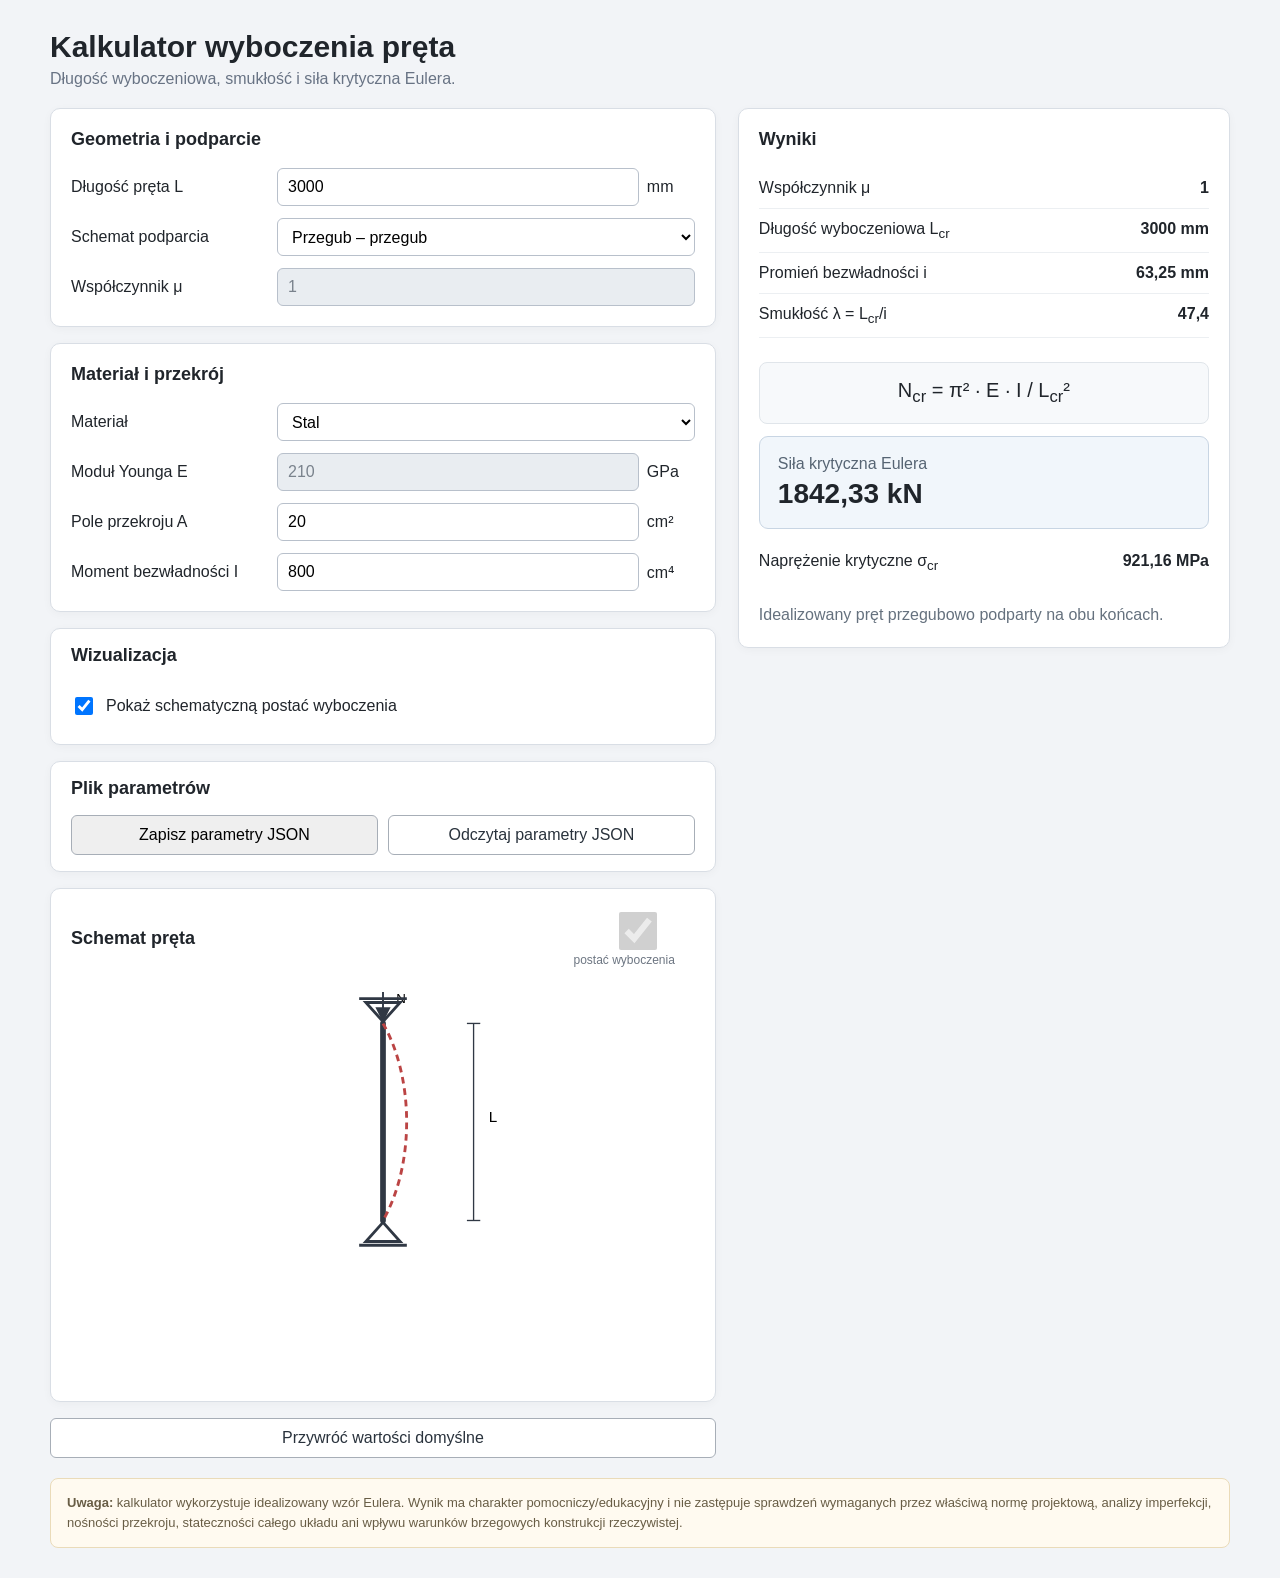
==== index.html @ 056f6ca4 "Update print statement from 'Hello' to 'Goodbye'" ====
<!doctype html>
<html lang="pl">
  <head>
    <meta charset="UTF-8" />
    <meta name="viewport" content="width=device-width, initial-scale=1.0" />
    <title>Kalkulator wyboczenia pręta</title>
    <script type="module" crossorigin>(function(){let e=document.createElement(`link`).relList;if(e&&e.supports&&e.supports(`modulepreload`))return;for(let e of document.querySelectorAll(`link[rel="modulepreload"]`))n(e);new MutationObserver(e=>{for(let t of e)if(t.type===`childList`)for(let e of t.addedNodes)e.tagName===`LINK`&&e.rel===`modulepreload`&&n(e)}).observe(document,{childList:!0,subtree:!0});function t(e){let t={};return e.integrity&&(t.integrity=e.integrity),e.referrerPolicy&&(t.referrerPolicy=e.referrerPolicy),t.credentials=e.crossOrigin===`use-credentials`?`include`:e.crossOrigin===`anonymous`?`omit`:`same-origin`,t}function n(e){if(e.ep)return;e.ep=!0;let n=t(e);fetch(e.href,n)}})();function e(e){let t=Object.create(null);for(let n of e.split(`,`))t[n]=1;return e=>e in t}var t={},n=[],r=()=>{},i=()=>!1,a=e=>e.charCodeAt(0)===111&&e.charCodeAt(1)===110&&(e.charCodeAt(2)>122||e.charCodeAt(2)<97),o=e=>e.startsWith(`onUpdate:`),s=Object.assign,c=(e,t)=>{let n=e.indexOf(t);n>-1&&e.splice(n,1)},l=Object.prototype.hasOwnProperty,u=(e,t)=>l.call(e,t),d=Array.isArray,f=e=>x(e)===`[object Map]`,p=e=>x(e)===`[object Set]`,m=e=>x(e)===`[object Date]`,h=e=>typeof e==`function`,g=e=>typeof e==`string`,_=e=>typeof e==`symbol`,v=e=>typeof e==`object`&&!!e,y=e=>(v(e)||h(e))&&h(e.then)&&h(e.catch),b=Object.prototype.toString,x=e=>b.call(e),S=e=>x(e).slice(8,-1),C=e=>x(e)===`[object Object]`,w=e=>g(e)&&e!==`NaN`&&e[0]!==`-`&&``+parseInt(e,10)===e,ee=e(`,key,ref,ref_for,ref_key,onVnodeBeforeMount,onVnodeMounted,onVnodeBeforeUpdate,onVnodeUpdated,onVnodeBeforeUnmount,onVnodeUnmounted`),te=e=>{let t=Object.create(null);return(n=>t[n]||(t[n]=e(n)))},ne=/-\w/g,T=te(e=>e.replace(ne,e=>e.slice(1).toUpperCase())),re=/\B([A-Z])/g,E=te(e=>e.replace(re,`-$1`).toLowerCase()),ie=te(e=>e.charAt(0).toUpperCase()+e.slice(1)),ae=te(e=>e?`on${ie(e)}`:``),D=(e,t)=>!Object.is(e,t),oe=(e,...t)=>{for(let n=0;n<e.length;n++)e[n](...t)},O=(e,t,n,r=!1)=>{Object.defineProperty(e,t,{configurable:!0,enumerable:!1,writable:r,value:n})},se=e=>{let t=parseFloat(e);return isNaN(t)?e:t},ce,le=()=>ce||=typeof globalThis<`u`?globalThis:typeof self<`u`?self:typeof window<`u`?window:typeof global<`u`?global:{};function ue(e){if(d(e)){let t={};for(let n=0;n<e.length;n++){let r=e[n],i=g(r)?me(r):ue(r);if(i)for(let e in i)t[e]=i[e]}return t}if(g(e)||v(e))return e}var de=/;(?![^(]*\))/g,fe=/:([^]+)/,pe=/\/\*[^]*?\*\//g;function me(e){let t={};return e.replace(pe,``).split(de).forEach(e=>{if(e){let n=e.split(fe);n.length>1&&(t[n[0].trim()]=n[1].trim())}}),t}function k(e){let t=``;if(g(e))t=e;else if(d(e))for(let n=0;n<e.length;n++){let r=k(e[n]);r&&(t+=r+` `)}else if(v(e))for(let n in e)e[n]&&(t+=n+` `);return t.trim()}var he=`itemscope,allowfullscreen,formnovalidate,ismap,nomodule,novalidate,readonly`,ge=e(he);he+``;function _e(e){return!!e||e===``}function ve(e,t){if(e.length!==t.length)return!1;let n=!0;for(let r=0;n&&r<e.length;r++)n=A(e[r],t[r]);return n}function ye(e,t){if(e.size!==t.size)return!1;let n=Array.from(t),r=new Uint8Array(n.length);for(let t of e){let e=-1;for(let i=0;i<n.length;i++)if(!r[i]&&A(t,n[i])){e=i;break}if(e<0)return!1;r[e]=1}return!0}function A(e,t){if(e===t)return!0;let n=m(e),r=m(t);if(n||r)return n&&r?e.getTime()===t.getTime():!1;if(n=_(e),r=_(t),n||r)return e===t;if(n=d(e),r=d(t),n||r)return n&&r?ve(e,t):!1;if(n=v(e),r=v(t),n||r){if(!n||!r)return!1;if(n=f(e),r=f(t),n||r||(n=p(e),r=p(t),n||r))return n&&r?ye(e,t):!1;if(Object.keys(e).length!==Object.keys(t).length)return!1;for(let n in e){let r=e.hasOwnProperty(n),i=t.hasOwnProperty(n);if(r&&!i||!r&&i||!A(e[n],t[n]))return!1}}return String(e)===String(t)}function be(e,t){return e.findIndex(e=>A(e,t))}var xe=e=>!!(e&&e.__v_isRef===!0),j=e=>g(e)?e:e==null?``:d(e)||v(e)&&(e.toString===b||!h(e.toString))?xe(e)?j(e.value):JSON.stringify(e,Se,2):String(e),Se=(e,t)=>xe(t)?Se(e,t.value):f(t)?{[`Map(${t.size})`]:[...t.entries()].reduce((e,[t,n],r)=>(e[Ce(t,r)+` =>`]=n,e),{})}:p(t)?{[`Set(${t.size})`]:[...t.values()].map(e=>Ce(e))}:_(t)?Ce(t):v(t)&&!d(t)&&!C(t)?String(t):t,Ce=(e,t=``)=>_(e)?`Symbol(${e.description??t})`:e,M,we=class{constructor(e=!1){this.detached=e,this._active=!0,this._on=0,this.effects=[],this.cleanups=[],this._isPaused=!1,this._warnOnRun=!0,this.__v_skip=!0,!e&&M&&(M.active?(this.parent=M,this.index=(M.scopes||(M.scopes=[])).push(this)-1):(this._active=!1,this._warnOnRun=!1))}get active(){return this._active}pause(){if(this._active){this._isPaused=!0;let e,t;if(this.scopes){let n=this.scopes.slice();for(e=0,t=n.length;e<t;e++)n[e].pause()}for(e=0,t=this.effects.length;e<t;e++)this.effects[e].pause()}}resume(){if(this._active&&this._isPaused){this._isPaused=!1;let e,t;if(this.scopes){let n=this.scopes.slice();for(e=0,t=n.length;e<t;e++)n[e].resume()}let n=this.effects.slice();for(e=0,t=n.length;e<t;e++)n[e].resume()}}run(e){if(this._active){let t=M;try{return M=this,e()}finally{M=t}}}on(){++this._on===1&&(this.prevScope=M,M=this)}off(){if(this._on>0&&--this._on===0){if(M===this)M=this.prevScope;else{let e=M;for(;e;){if(e.prevScope===this){e.prevScope=this.prevScope;break}e=e.prevScope}}this.prevScope=void 0}}stop(e){if(this._active){this._active=!1;let t,n;for(t=0,n=this.effects.length;t<n;t++)this.effects[t].stop();for(this.effects.length=0,t=0,n=this.cleanups.length;t<n;t++)this.cleanups[t]();if(this.cleanups.length=0,this.scopes){let e=this.scopes.slice();for(t=0,n=e.length;t<n;t++)e[t].stop(!0);this.scopes.length=0}if(!this.detached&&this.parent&&!e){let e=this.parent.scopes.pop();e&&e!==this&&(this.parent.scopes[this.index]=e,e.index=this.index)}this.parent=void 0}}};function Te(){return M}var N,Ee=new WeakSet,De=class{constructor(e){this.fn=e,this.deps=void 0,this.depsTail=void 0,this.flags=5,this.next=void 0,this.cleanup=void 0,this.scheduler=void 0,M&&(M.active?M.effects.push(this):this.flags&=-2)}pause(){this.flags|=64}resume(){this.flags&64&&(this.flags&=-65,Ee.has(this)&&(Ee.delete(this),this.trigger()))}notify(){this.flags&2&&!(this.flags&32)||this.flags&8||je(this)}run(){if(!(this.flags&1))return this.fn();this.flags|=2,Ue(this),Pe(this);let e=N,t=P;N=this,P=!0;try{return this.fn()}finally{Fe(this),N=e,P=t,this.flags&=-3}}stop(){if(this.flags&1){for(let e=this.deps;e;e=e.nextDep)Re(e);this.deps=this.depsTail=void 0,Ue(this),this.onStop&&this.onStop(),this.flags&=-2}}trigger(){this.flags&64?Ee.add(this):this.scheduler?this.scheduler():this.runIfDirty()}runIfDirty(){Ie(this)&&this.run()}get dirty(){return Ie(this)}},Oe=0,ke,Ae;function je(e,t=!1){if(e.flags|=8,t){e.next=Ae,Ae=e;return}e.next=ke,ke=e}function Me(){Oe++}function Ne(){if(--Oe>0)return;if(Ae){let e=Ae;for(Ae=void 0;e;){let t=e.next;e.next=void 0,e.flags&=-9,e=t}}let e;for(;ke;){let t=ke;for(ke=void 0;t;){let n=t.next;if(t.next=void 0,t.flags&=-9,t.flags&1)try{t.trigger()}catch(t){e||=t}t=n}}if(e)throw e}function Pe(e){for(let t=e.deps;t;t=t.nextDep)t.version=-1,t.prevActiveLink=t.dep.activeLink,t.dep.activeLink=t}function Fe(e){let t,n=e.depsTail,r=n;for(;r;){let e=r.prevDep;r.version===-1?(r===n&&(n=e),Re(r),ze(r)):t=r,r.dep.activeLink=r.prevActiveLink,r.prevActiveLink=void 0,r=e}e.deps=t,e.depsTail=n}function Ie(e){for(let t=e.deps;t;t=t.nextDep)if(t.dep.version!==t.version||t.dep.computed&&(Le(t.dep.computed)||t.dep.version!==t.version))return!0;return!!e._dirty}function Le(e){if(e.flags&4&&!(e.flags&16)||(e.flags&=-17,e.globalVersion===We)||(e.globalVersion=We,!e.isSSR&&e.flags&128&&(!e.deps&&!e._dirty||!Ie(e))))return;e.flags|=2;let t=e.dep,n=N,r=P;N=e,P=!0;try{Pe(e);let n=e.fn(e._value);(t.version===0||D(n,e._value))&&(e.flags|=128,e._value=n,t.version++)}catch(e){throw t.version++,e}finally{N=n,P=r,Fe(e),e.flags&=-3}}function Re(e,t=!1){let{dep:n,prevSub:r,nextSub:i}=e;if(r&&(r.nextSub=i,e.prevSub=void 0),i&&(i.prevSub=r,e.nextSub=void 0),n.subs===e&&(n.subs=r,!r&&n.computed)){n.computed.flags&=-5;for(let e=n.computed.deps;e;e=e.nextDep)Re(e,!0)}!t&&!--n.sc&&n.map&&n.map.delete(n.key)}function ze(e){let{prevDep:t,nextDep:n}=e;t&&(t.nextDep=n,e.prevDep=void 0),n&&(n.prevDep=t,e.nextDep=void 0)}var P=!0,Be=[];function Ve(){Be.push(P),P=!1}function He(){let e=Be.pop();P=e===void 0||e}function Ue(e){let{cleanup:t}=e;if(e.cleanup=void 0,t){let e=N;N=void 0;try{t()}finally{N=e}}}var We=0,Ge=class{constructor(e,t){this.sub=e,this.dep=t,this.version=t.version,this.nextDep=this.prevDep=this.nextSub=this.prevSub=this.prevActiveLink=void 0}},Ke=class{constructor(e){this.computed=e,this.version=0,this.activeLink=void 0,this.subs=void 0,this.map=void 0,this.key=void 0,this.sc=0,this.__v_skip=!0}track(e){if(!N||!P||N===this.computed)return;let t=this.activeLink;if(t===void 0||t.sub!==N)t=this.activeLink=new Ge(N,this),N.deps?(t.prevDep=N.depsTail,N.depsTail.nextDep=t,N.depsTail=t):N.deps=N.depsTail=t,qe(t);else if(t.version===-1&&(t.version=this.version,t.nextDep)){let e=t.nextDep;e.prevDep=t.prevDep,t.prevDep&&(t.prevDep.nextDep=e),t.prevDep=N.depsTail,t.nextDep=void 0,N.depsTail.nextDep=t,N.depsTail=t,N.deps===t&&(N.deps=e)}return t}trigger(e){this.version++,We++,this.notify(e)}notify(e){Me();try{for(let e=this.subs;e;e=e.prevSub)e.sub.notify()&&e.sub.dep.notify()}finally{Ne()}}};function qe(e){if(e.dep.sc++,e.sub.flags&4){let t=e.dep.computed;if(t&&!e.dep.subs){t.flags|=20;for(let e=t.deps;e;e=e.nextDep)qe(e)}let n=e.dep.subs;n!==e&&(e.prevSub=n,n&&(n.nextSub=e)),e.dep.subs=e}}var Je=new WeakMap,Ye=Symbol(``),Xe=Symbol(``),Ze=Symbol(``);function F(e,t,n){if(P&&N){let t=Je.get(e);t||Je.set(e,t=new Map);let r=t.get(n);r||(t.set(n,r=new Ke),r.map=t,r.key=n),r.track()}}function Qe(e,t,n,r,i,a){let o=Je.get(e);if(!o){We++;return}let s=e=>{e&&e.trigger()};if(Me(),t===`clear`)o.forEach(s);else{let i=d(e),a=i&&w(n);if(i&&n===`length`){let e=Number(r);o.forEach((t,n)=>{(n===`length`||n===Ze||!_(n)&&n>=e)&&s(t)})}else switch((n!==void 0||o.has(void 0))&&s(o.get(n)),a&&s(o.get(Ze)),t){case`add`:i?a&&s(o.get(`length`)):(s(o.get(Ye)),f(e)&&s(o.get(Xe)));break;case`delete`:i||(s(o.get(Ye)),f(e)&&s(o.get(Xe)));break;case`set`:f(e)&&s(o.get(Ye))}}Ne()}function $e(e){let t=L(e);return t===e?t:(F(t,`iterate`,Ze),I(e)?t:t.map(R))}function et(e){return F(e=L(e),`iterate`,Ze),e}function tt(e,t){return Lt(e)?Bt(It(e)?R(t):t):R(t)}var nt={__proto__:null,[Symbol.iterator](){return rt(this,Symbol.iterator,e=>tt(this,e))},concat(...e){return $e(this).concat(...e.map(e=>d(e)?$e(e):e))},entries(){return rt(this,`entries`,e=>(e[1]=tt(this,e[1]),e))},every(e,t){return at(this,`every`,e,t,void 0,arguments)},filter(e,t){return at(this,`filter`,e,t,e=>e.map(e=>tt(this,e)),arguments)},find(e,t){return at(this,`find`,e,t,e=>tt(this,e),arguments)},findIndex(e,t){return at(this,`findIndex`,e,t,void 0,arguments)},findLast(e,t){return at(this,`findLast`,e,t,e=>tt(this,e),arguments)},findLastIndex(e,t){return at(this,`findLastIndex`,e,t,void 0,arguments)},forEach(e,t){return at(this,`forEach`,e,t,void 0,arguments)},includes(...e){return st(this,`includes`,e)},indexOf(...e){return st(this,`indexOf`,e)},join(e){return $e(this).join(e)},lastIndexOf(...e){return st(this,`lastIndexOf`,e)},map(e,t){return at(this,`map`,e,t,void 0,arguments)},pop(){return ct(this,`pop`)},push(...e){return ct(this,`push`,e)},reduce(e,...t){return ot(this,`reduce`,e,t)},reduceRight(e,...t){return ot(this,`reduceRight`,e,t)},shift(){return ct(this,`shift`)},some(e,t){return at(this,`some`,e,t,void 0,arguments)},splice(...e){return ct(this,`splice`,e)},toReversed(){return $e(this).toReversed()},toSorted(e){return $e(this).toSorted(e)},toSpliced(...e){return $e(this).toSpliced(...e)},unshift(...e){return ct(this,`unshift`,e)},values(){return rt(this,`values`,e=>tt(this,e))}};function rt(e,t,n){let r=et(e),i=r[t]();return r!==e&&!I(e)&&(i._next=i.next,i.next=()=>{let e=i._next();return e.done||(e.value=n(e.value)),e}),i}var it=Array.prototype;function at(e,t,n,r,i,a){let o=et(e),s=o!==e&&!I(e),c=o[t];if(c!==it[t]){let t=c.apply(e,a);return s?R(t):t}let l=n;o!==e&&(s?l=function(t,r){return n.call(this,tt(e,t),r,e)}:n.length>2&&(l=function(t,r){return n.call(this,t,r,e)}));let u=c.call(o,l,r);return s&&i?i(u):u}function ot(e,t,n,r){let i=et(e),a=i!==e&&!I(e),o=n,s=!1;i!==e&&(a?(s=r.length===0,o=function(t,r,i){return s&&(s=!1,t=tt(e,t)),n.call(this,t,tt(e,r),i,e)}):n.length>3&&(o=function(t,r,i){return n.call(this,t,r,i,e)}));let c=i[t](o,...r);return s?tt(e,c):c}function st(e,t,n){let r=L(e);F(r,`iterate`,Ze);let i=r[t](...n);return(i===-1||i===!1)&&Rt(n[0])?(n[0]=L(n[0]),r[t](...n)):i}function ct(e,t,n=[]){Ve(),Me();let r=L(e)[t].apply(e,n);return Ne(),He(),r}var lt=e(`__proto__,__v_isRef,__isVue`),ut=new Set(Object.getOwnPropertyNames(Symbol).filter(e=>e!==`arguments`&&e!==`caller`).map(e=>Symbol[e]).filter(_));function dt(e){_(e)||(e=String(e));let t=L(this);return F(t,`has`,e),t.hasOwnProperty(e)}var ft=class{constructor(e=!1,t=!1){this._isReadonly=e,this._isShallow=t}get(e,t,n){if(t===`__v_skip`)return e.__v_skip;let r=this._isReadonly,i=this._isShallow;if(t===`__v_isReactive`)return!r;if(t===`__v_isReadonly`)return r;if(t===`__v_isShallow`)return i;if(t===`__v_raw`)return n===(r?i?At:kt:i?Ot:Dt).get(e)||Object.getPrototypeOf(e)===Object.getPrototypeOf(n)?e:void 0;let a=d(e);if(!r){let e;if(a&&(e=nt[t]))return e;if(t===`hasOwnProperty`)return dt}let o=Reflect.get(e,t,z(e)?e:n);if((_(t)?ut.has(t):lt(t))||(r||F(e,`get`,t),i))return o;if(z(o)){let e=a&&w(t)?o:o.value;return r&&v(e)?Pt(e):e}return v(o)?r?Pt(o):Mt(o):o}},pt=class extends ft{constructor(e=!1){super(!1,e)}set(e,t,n,r){let i=e[t],a=d(e)&&w(t);if(!this._isShallow){let e=Lt(i);if(!I(n)&&!Lt(n)&&(i=L(i),n=L(n)),!a&&z(i)&&!z(n))return e||(i.value=n),!0}let o=a?Number(t)<e.length:u(e,t),s=Reflect.set(e,t,n,z(e)?e:r);return e===L(r)&&s&&(o?D(n,i)&&Qe(e,`set`,t,n,i):Qe(e,`add`,t,n)),s}deleteProperty(e,t){let n=u(e,t),r=e[t],i=Reflect.deleteProperty(e,t);return i&&n&&Qe(e,`delete`,t,void 0,r),i}has(e,t){let n=Reflect.has(e,t);return(!_(t)||!ut.has(t))&&F(e,`has`,t),n}ownKeys(e){return F(e,`iterate`,d(e)?`length`:Ye),Reflect.ownKeys(e)}},mt=class extends ft{constructor(e=!1){super(!0,e)}set(e,t){return!0}deleteProperty(e,t){return!0}},ht=new pt,gt=new mt,_t=new pt(!0),vt=e=>e,yt=e=>Reflect.getPrototypeOf(e);function bt(e,t,n){return function(...r){let i=this.__v_raw,a=L(i),o=f(a),c=e===`entries`||e===Symbol.iterator&&o,l=e===`keys`&&o,u=i[e](...r),d=n?vt:t?Bt:R;return!t&&F(a,`iterate`,l?Xe:Ye),s(Object.create(u),{next(){let{value:e,done:t}=u.next();return t?{value:e,done:t}:{value:c?[d(e[0]),d(e[1])]:d(e),done:t}}})}}function xt(e){return function(...t){return e===`delete`?!1:e===`clear`?void 0:this}}function St(e,t){let n={get(n){let r=this.__v_raw,i=L(r),a=L(n);e||(D(n,a)&&F(i,`get`,n),F(i,`get`,a));let{has:o}=yt(i),s=t?vt:e?Bt:R;if(o.call(i,n))return s(r.get(n));if(o.call(i,a))return s(r.get(a));r!==i&&r.get(n)},get size(){let t=this.__v_raw;return!e&&F(L(t),`iterate`,Ye),t.size},has(t){let n=this.__v_raw,r=L(n),i=L(t);return e||(D(t,i)&&F(r,`has`,t),F(r,`has`,i)),t===i?n.has(t):n.has(t)||n.has(i)},forEach(n,r){let i=this,a=i.__v_raw,o=L(a),s=t?vt:e?Bt:R;return!e&&F(o,`iterate`,Ye),a.forEach((e,t)=>n.call(r,s(e),s(t),i))}};return s(n,e?{add:xt(`add`),set:xt(`set`),delete:xt(`delete`),clear:xt(`clear`)}:{add(e){let n=L(this),r=yt(n),i=L(e),a=!t&&!I(e)&&!Lt(e)?i:e;return r.has.call(n,a)||D(e,a)&&r.has.call(n,e)||D(i,a)&&r.has.call(n,i)||(n.add(a),Qe(n,`add`,a,a)),this},set(e,n){!t&&!I(n)&&!Lt(n)&&(n=L(n));let r=L(this),{has:i,get:a}=yt(r),o=i.call(r,e);o||=(e=L(e),i.call(r,e));let s=a.call(r,e);return r.set(e,n),o?D(n,s)&&Qe(r,`set`,e,n,s):Qe(r,`add`,e,n),this},delete(e){let t=L(this),{has:n,get:r}=yt(t),i=n.call(t,e);i||=(e=L(e),n.call(t,e));let a=r?r.call(t,e):void 0,o=t.delete(e);return i&&Qe(t,`delete`,e,void 0,a),o},clear(){let e=L(this),t=e.size!==0,n=e.clear();return t&&Qe(e,`clear`,void 0,void 0,void 0),n}}),[`keys`,`values`,`entries`,Symbol.iterator].forEach(r=>{n[r]=bt(r,e,t)}),n}function Ct(e,t){let n=St(e,t);return(t,r,i)=>r===`__v_isReactive`?!e:r===`__v_isReadonly`?e:r===`__v_raw`?t:Reflect.get(u(n,r)&&r in t?n:t,r,i)}var wt={get:Ct(!1,!1)},Tt={get:Ct(!1,!0)},Et={get:Ct(!0,!1)},Dt=new WeakMap,Ot=new WeakMap,kt=new WeakMap,At=new WeakMap;function jt(e){switch(e){case`Object`:case`Array`:return 1;case`Map`:case`Set`:case`WeakMap`:case`WeakSet`:return 2;default:return 0}}function Mt(e){return Lt(e)?e:Ft(e,!1,ht,wt,Dt)}function Nt(e){return Ft(e,!1,_t,Tt,Ot)}function Pt(e){return Ft(e,!0,gt,Et,kt)}function Ft(e,t,n,r,i){if(!v(e)||e.__v_raw&&!(t&&e.__v_isReactive)||e.__v_skip||!Object.isExtensible(e))return e;let a=i.get(e);if(a)return a;let o=jt(S(e));if(o===0)return e;let s=new Proxy(e,o===2?r:n);return i.set(e,s),s}function It(e){return Lt(e)?It(e.__v_raw):!!(e&&e.__v_isReactive)}function Lt(e){return!!(e&&e.__v_isReadonly)}function I(e){return!!(e&&e.__v_isShallow)}function Rt(e){return e?!!e.__v_raw:!1}function L(e){let t=e&&e.__v_raw;return t?L(t):e}function zt(e){return!u(e,`__v_skip`)&&Object.isExtensible(e)&&O(e,`__v_skip`,!0),e}var R=e=>v(e)?Mt(e):e,Bt=e=>v(e)?Pt(e):e;function z(e){return e?e.__v_isRef===!0:!1}function Vt(e){return Ht(e,!1)}function Ht(e,t){return z(e)?e:new Ut(e,t)}var Ut=class{constructor(e,t){this.dep=new Ke,this.__v_isRef=!0,this.__v_isShallow=!1,this._rawValue=t?e:L(e),this._value=t?e:R(e),this.__v_isShallow=t}get value(){return this.dep.track(),this._value}set value(e){let t=this._rawValue,n=this.__v_isShallow||I(e)||Lt(e);e=n?e:L(e),D(e,t)&&(this._rawValue=e,this._value=n?e:R(e),this.dep.trigger())}};function B(e){return z(e)?e.value:e}var Wt={get:(e,t,n)=>t===`__v_raw`?e:B(Reflect.get(e,t,n)),set:(e,t,n,r)=>{let i=e[t];return z(i)&&!z(n)?(i.value=n,!0):Reflect.set(e,t,n,r)}};function Gt(e){return It(e)?e:new Proxy(e,Wt)}var Kt=class{constructor(e){this.__v_isRef=!0,this._value=void 0;let t=this.dep=new Ke,{get:n,set:r}=e(t.track.bind(t),t.trigger.bind(t));this._get=n,this._set=r}get value(){return this._value=this._get()}set value(e){this._set(e)}};function qt(e){return new Kt(e)}var Jt=class{constructor(e,t,n){this.fn=e,this.setter=t,this._value=void 0,this.dep=new Ke(this),this.__v_isRef=!0,this.deps=void 0,this.depsTail=void 0,this.flags=16,this.globalVersion=We-1,this.next=void 0,this.effect=this,this.__v_isReadonly=!t,this.isSSR=n}notify(){if(this.flags|=16,!(this.flags&8)&&N!==this)return je(this,!0),!0}get value(){let e=this.dep.track();return Le(this),e&&(e.version=this.dep.version),this._value}set value(e){this.setter&&this.setter(e)}};function Yt(e,t,n=!1){let r,i;return h(e)?r=e:(r=e.get,i=e.set),new Jt(r,i,n)}var Xt={},Zt=new WeakMap,Qt=void 0;function $t(e,t=!1,n=Qt){if(n){let t=Zt.get(n);t||Zt.set(n,t=[]),t.push(e)}}function en(e,n,i=t){let{immediate:a,deep:o,once:s,scheduler:l,augmentJob:u,call:f}=i,p=e=>o?e:I(e)||o===!1||o===0?tn(e,1):tn(e),m,g,_,v,y=!1,b=!1;if(z(e)?(g=()=>e.value,y=I(e)):It(e)?(g=()=>p(e),y=!0):d(e)?(b=!0,y=e.some(e=>It(e)||I(e)),g=()=>e.map(e=>{if(z(e))return e.value;if(It(e))return p(e);if(h(e))return f?f(e,2):e()})):g=h(e)?n?f?()=>f(e,2):e:()=>{if(_){Ve();try{_()}finally{He()}}let t=Qt;Qt=m;try{return f?f(e,3,[v]):e(v)}finally{Qt=t}}:r,n&&o){let e=g,t=o===!0?1/0:o;g=()=>tn(e(),t)}let x=Te(),S=()=>{m.stop(),x&&x.active&&c(x.effects,m)};if(s&&n){let e=n;n=(...t)=>{let n=e(...t);return S(),n}}let C=b?Array(e.length).fill(Xt):Xt,w=e=>{if(m.flags&1&&(m.dirty||e)){if(n){let t=m.run();if(e||o||y||(b?t.some((e,t)=>D(e,C[t])):D(t,C))){_&&_();let e=Qt;Qt=m;try{let e=[t,C===Xt?void 0:b&&C[0]===Xt?[]:C,v];C=t,f?f(n,3,e):n(...e)}finally{Qt=e}}}else m.run()}};return u&&u(w),m=new De(g),m.scheduler=l?()=>l(w,!1):w,v=e=>$t(e,!1,m),_=m.onStop=()=>{let e=Zt.get(m);if(e){if(f)f(e,4);else for(let t of e)t();Zt.delete(m)}},n?a?w(!0):C=m.run():l?l(w.bind(null,!0),!0):m.run(),S.pause=m.pause.bind(m),S.resume=m.resume.bind(m),S.stop=S,S}function tn(e,t=1/0,n){if(t<=0||!v(e)||e.__v_skip||(n||=new Map,(n.get(e)||0)>=t))return e;if(n.set(e,t),t--,z(e))tn(e.value,t,n);else if(d(e))for(let r=0;r<e.length;r++)tn(e[r],t,n);else if(p(e)||f(e))e.forEach(e=>{tn(e,t,n)});else if(C(e)){for(let r in e)tn(e[r],t,n);for(let r of Object.getOwnPropertySymbols(e))Object.prototype.propertyIsEnumerable.call(e,r)&&tn(e[r],t,n)}return e}function nn(e,t,n,r){try{return r?e(...r):e()}catch(e){rn(e,t,n)}}function V(e,t,n,r){if(h(e)){let i=nn(e,t,n,r);return i&&y(i)&&i.catch(e=>{rn(e,t,n)}),i}if(d(e)){let i=[];for(let a=0;a<e.length;a++)i.push(V(e[a],t,n,r));return i}}function rn(e,n,r,i=!0){let a=n?n.vnode:null,{errorHandler:o,throwUnhandledErrorInProduction:s}=n&&n.appContext.config||t;if(n){let t=n.parent,i=n.proxy,a=`https://vuejs.org/error-reference/#runtime-${r}`;for(;t;){let n=t.ec;if(n){for(let t=0;t<n.length;t++)if(n[t](e,i,a)===!1)return}t=t.parent}if(o){Ve(),nn(o,null,10,[e,i,a]),He();return}}an(e,r,a,i,s)}function an(e,t,n,r=!0,i=!1){if(i)throw e;console.error(e)}var H=[],U=-1,on=[],sn=null,cn=0,ln=Promise.resolve(),un=null;function dn(e){let t=un||ln;return e?t.then(this?e.bind(this):e):t}function fn(e){let t=U+1,n=H.length;for(;t<n;){let r=t+n>>>1,i=H[r],a=vn(i);a<e||a===e&&i.flags&2?t=r+1:n=r}return t}function pn(e){if(!(e.flags&1)){let t=vn(e),n=H[H.length-1];!n||!(e.flags&2)&&t>=vn(n)?H.push(e):H.splice(fn(t),0,e),e.flags|=1,mn()}}function mn(){un||=ln.then(yn)}function hn(e){if(!d(e))sn&&e.id===-1?sn.splice(cn+1,0,e):e.flags&1||(on.push(e),e.flags|=1);else for(let t=0;t<e.length;t++)on.push(e[t]);mn()}function gn(e,t,n=U+1){for(;n<H.length;n++){let t=H[n];if(t&&t.flags&2){if(e&&t.id!==e.uid)continue;H.splice(n,1),n--,t.flags&4&&(t.flags&=-2),t(),t.flags&4||(t.flags&=-2)}}}function _n(e){if(on.length){let e=[...new Set(on)].sort((e,t)=>vn(e)-vn(t));if(on.length=0,sn){for(let t=0;t<e.length;t++)sn.push(e[t]);return}for(sn=e,cn=0;cn<sn.length;cn++){let e=sn[cn];e.flags&4&&(e.flags&=-2),e.flags&8||e(),e.flags&=-2}sn=null,cn=0}}var vn=e=>e.id==null?e.flags&2?-1:1/0:e.id;function yn(e){try{for(U=0;U<H.length;U++){let e=H[U];e&&!(e.flags&8)&&(e.flags&4&&(e.flags&=-2),nn(e,e.i,e.i?15:14),e.flags&4||(e.flags&=-2))}}finally{for(;U<H.length;U++){let e=H[U];e&&(e.flags&=-2)}U=-1,H.length=0,_n(e),un=null,(H.length||on.length)&&yn(e)}}var W=null,bn=null;function xn(e){let t=W;return W=e,bn=e&&e.type.__scopeId||null,t}function Sn(e,t=W,n){if(!t||e._n)return e;let r=(...n)=>{r._d&&ji(-1);let i=xn(t),a=Oi.length,o;try{o=e(...n)}finally{for(let e=Oi.length;e>a;e--)ki();xn(i),r._d&&ji(1)}return o};return r._n=!0,r._c=!0,r._d=!0,r}function Cn(e,n){if(W===null)return e;let r=ua(W),i=e.dirs||=[];for(let e=0;e<n.length;e++){let[a,o,s,c=t]=n[e];a&&(h(a)&&(a={mounted:a,updated:a}),a.deep&&tn(o),i.push({dir:a,instance:r,value:o,oldValue:void 0,arg:s,modifiers:c}))}return e}function wn(e,t,n,r){let i=e.dirs,a=t&&t.dirs;for(let o=0;o<i.length;o++){let s=i[o];a&&(s.oldValue=a[o].value);let c=s.dir[r];c&&(Ve(),V(c,n,8,[e.el,s,e,t]),He())}}function Tn(e,t){if($){let n=$.provides,r=$.parent&&$.parent.provides;r===n&&(n=$.provides=Object.create(r)),n[e]=t}}function En(e,t,n=!1){let r=Zi();if(r||Fr){let i=Fr?Fr._context.provides:r?r.parent==null||r.ce?r.vnode.appContext&&r.vnode.appContext.provides:r.parent.provides:void 0;if(i&&e in i)return i[e];if(arguments.length>1)return n&&h(t)?t.call(r&&r.proxy):t}}var Dn=Symbol.for(`v-scx`),On=()=>En(Dn);function kn(e,t){return jn(e,null,{flush:`sync`})}function An(e,t,n){return jn(e,t,n)}function jn(e,n,i=t){let{immediate:a,deep:o,flush:c,once:l}=i,u=s({},i),d=n&&a||!n&&c!==`post`,f;if(ra){if(c===`sync`){let e=On();f=e.__watcherHandles||=[]}else if(!d){let e=()=>{};return e.stop=r,e.resume=r,e.pause=r,e}}let p=$;u.call=(e,t,n)=>V(e,p,t,n);let m=!1;c===`post`?u.scheduler=e=>{K(e,p&&p.suspense)}:c!==`sync`&&(m=!0,u.scheduler=(e,t)=>{t?e():pn(e)}),u.augmentJob=e=>{n&&(e.flags|=4),m&&(e.flags|=2,p&&(e.id=p.uid,e.i=p))};let h=en(e,n,u);return ra&&(f?f.push(h):d&&h()),h}function Mn(e,t,n){let r=this.proxy,i=g(e)?e.includes(`.`)?Nn(r,e):()=>r[e]:e.bind(r,r),a;h(t)?a=t:(a=t.handler,n=t);let o=ea(this),s=jn(i,a.bind(r),n);return o(),s}function Nn(e,t){let n=t.split(`.`);return()=>{let t=e;for(let e=0;e<n.length&&t;e++)t=t[n[e]];return t}}var Pn=Symbol(`_vte`),Fn=e=>e.__isTeleport,In=Symbol(`_leaveCb`);function Ln(e){let t=e[0];if(e.length>1){for(let n of e)if(n.type!==Ei){t=n;break}}return t}function Rn(e){if(!qn(e))return Fn(e.type)&&e.children?Ln(e.children):e;if(e.component)return e.component.subTree;let{shapeFlag:t,children:n}=e;if(n){if(t&16)return n[0];if(t&32&&h(n.default))return n.default()}}function zn(e,t){if(e.shapeFlag&6&&e.component){e.transition=t;let n=e.component.subTree;zn(Fn(n.type)&&Rn(n)||n,t)}else e.shapeFlag&128?(e.ssContent.transition=t.clone(e.ssContent),e.ssFallback.transition=t.clone(e.ssFallback)):e.transition=t}function Bn(e,t){return h(e)?s({name:e.name},t,{setup:e}):e}function Vn(e){e.ids=[e.ids[0]+e.ids[2]+++`-`,0,0]}function Hn(e,t){let n;return!!((n=Object.getOwnPropertyDescriptor(e,t))&&!n.configurable)}var Un=new WeakMap;function Wn(e,n,r,a,o=!1){if(d(e)){e.forEach((e,t)=>Wn(e,n&&(d(n)?n[t]:n),r,a,o));return}if(Kn(a)&&!o){a.shapeFlag&512&&a.type.__asyncResolved&&a.component.subTree.component&&Wn(e,n,r,a.component.subTree);return}let s=a.shapeFlag&4?ua(a.component):a.el,l=o?null:s,{i:f,r:p}=e,m=n&&n.r,_=f.refs===t?f.refs={}:f.refs,v=f.setupState,y=L(v),b=v===t?i:e=>!Hn(_,e)&&u(y,e),x=(e,t)=>!(t&&Hn(_,t));if(m!=null&&m!==p){if(Gn(n),g(m))_[m]=null,b(m)&&(v[m]=null);else if(z(m)){let e=n;x(m,e.k)&&(m.value=null),e.k&&(_[e.k]=null)}}if(h(p))nn(p,f,12,[l,_]);else{let t=g(p),n=z(p);if(t||n){let i=()=>{if(e.f){let n=t?b(p)?v[p]:_[p]:x(p)||!e.k?p.value:_[e.k];if(o)d(n)&&c(n,s);else if(d(n))n.includes(s)||n.push(s);else if(t)_[p]=[s],b(p)&&(v[p]=_[p]);else{let t=[s];x(p,e.k)&&(p.value=t),e.k&&(_[e.k]=t)}}else t?(_[p]=l,b(p)&&(v[p]=l)):n&&(x(p,e.k)&&(p.value=l),e.k&&(_[e.k]=l))};if(l){let t=()=>{i(),Un.delete(e)};t.id=-1,Un.set(e,t),K(t,r)}else Gn(e),i()}}}function Gn(e){let t=Un.get(e);t&&(t.flags|=8,Un.delete(e))}le().requestIdleCallback,le().cancelIdleCallback;var Kn=e=>!!e.type.__asyncLoader,qn=e=>e.type.__isKeepAlive;function Jn(e,t){Xn(e,`a`,t)}function Yn(e,t){Xn(e,`da`,t)}function Xn(e,t,n=$){let r=e.__wdc||=()=>{let t=n;for(;t;){if(t.isDeactivated)return;t=t.parent}return e()};if(Qn(t,r,n),n){let e=n.parent;for(;e&&e.parent;)qn(e.parent.vnode)&&Zn(r,t,n,e),e=e.parent}}function Zn(e,t,n,r){let i=Qn(t,e,r,!0);ar(()=>{c(r[t],i)},n)}function Qn(e,t,n=$,r=!1){if(n){let i=n[e]||(n[e]=[]),a=t.__weh||=(...r)=>{Ve();let i=ea(n),a=V(t,n,e,r);return i(),He(),a};return r?i.unshift(a):i.push(a),a}}var $n=e=>(t,n=$)=>{(!ra||e===`sp`)&&Qn(e,(...e)=>t(...e),n)},er=$n(`bm`),tr=$n(`m`),nr=$n(`bu`),rr=$n(`u`),ir=$n(`bum`),ar=$n(`um`),or=$n(`sp`),sr=$n(`rtg`),cr=$n(`rtc`);function lr(e,t=$){Qn(`ec`,e,t)}var ur=Symbol.for(`v-ndc`);function dr(e,t,n,r){let i,a=n&&n[r],o=d(e);if(o||g(e)){let n=o&&It(e),r=!1,s=!1;n&&(r=!I(e),s=Lt(e),e=et(e)),i=Array(e.length);for(let n=0,o=e.length;n<o;n++)i[n]=t(r?s?Bt(R(e[n])):R(e[n]):e[n],n,void 0,a&&a[n])}else if(typeof e==`number`){i=Array(e);for(let n=0;n<e;n++)i[n]=t(n+1,n,void 0,a&&a[n])}else if(v(e)){if(e[Symbol.iterator])i=Array.from(e,(e,n)=>t(e,n,void 0,a&&a[n]));else{let n=Object.keys(e);i=Array(n.length);for(let r=0,o=n.length;r<o;r++){let o=n[r];i[r]=t(e[o],o,r,a&&a[r])}}}else i=[];return n&&(n[r]=i),i}var fr=e=>e?na(e)?ua(e):fr(e.parent):null,pr=s(Object.create(null),{$:e=>e,$el:e=>e.vnode.el,$data:e=>e.data,$props:e=>e.props,$attrs:e=>e.attrs,$slots:e=>e.slots,$refs:e=>e.refs,$parent:e=>fr(e.parent),$root:e=>fr(e.root),$host:e=>e.ce,$emit:e=>e.emit,$options:e=>Cr(e),$forceUpdate:e=>e.f||=()=>{pn(e.update)},$nextTick:e=>e.n||=dn.bind(e.proxy),$watch:e=>Mn.bind(e)}),mr=(e,n)=>e!==t&&!e.__isScriptSetup&&u(e,n),hr={get({_:e},n){if(n===`__v_skip`)return!0;let{ctx:r,setupState:i,data:a,props:o,accessCache:s,type:c,appContext:l}=e;if(n[0]!==`$`){let e=s[n];if(e!==void 0)switch(e){case 1:return i[n];case 2:return a[n];case 4:return r[n];case 3:return o[n]}else if(mr(i,n))return s[n]=1,i[n];else if(a!==t&&u(a,n))return s[n]=2,a[n];else if(u(o,n))return s[n]=3,o[n];else if(r!==t&&u(r,n))return s[n]=4,r[n];else vr&&(s[n]=0)}let d=pr[n],f,p;if(d)return n===`$attrs`&&F(e.attrs,`get`,``),d(e);if((f=c.__cssModules)&&(f=f[n]))return f;if(r!==t&&u(r,n))return s[n]=4,r[n];if(p=l.config.globalProperties,u(p,n))return p[n]},set({_:e},n,r){let{data:i,setupState:a,ctx:o}=e;return mr(a,n)?(a[n]=r,!0):i!==t&&u(i,n)?(i[n]=r,!0):u(e.props,n)||n[0]===`$`&&n.slice(1)in e?!1:(o[n]=r,!0)},has({_:{data:e,setupState:n,accessCache:r,ctx:i,appContext:a,props:o,type:s}},c){let l;return!!(r[c]||e!==t&&c[0]!==`$`&&u(e,c)||mr(n,c)||u(o,c)||u(i,c)||u(pr,c)||u(a.config.globalProperties,c)||(l=s.__cssModules)&&l[c])},defineProperty(e,t,n){return n.get==null?u(n,`value`)&&this.set(e,t,n.value,null):e._.accessCache[t]=0,Reflect.defineProperty(e,t,n)}};function gr(e){return d(e)?e.reduce((e,t)=>(e[t]=null,e),{}):e}function _r(e,t){return!e||!t?e||t:d(e)&&d(t)?e.concat(t):s({},gr(e),gr(t))}var vr=!0;function yr(e){let t=Cr(e),n=e.proxy,i=e.ctx;vr=!1,t.beforeCreate&&xr(t.beforeCreate,e,`bc`);let{data:a,computed:o,methods:s,watch:c,provide:l,inject:u,created:f,beforeMount:p,mounted:m,beforeUpdate:g,updated:_,activated:y,deactivated:b,beforeDestroy:x,beforeUnmount:S,destroyed:C,unmounted:w,render:ee,renderTracked:te,renderTriggered:ne,errorCaptured:T,serverPrefetch:re,expose:E,inheritAttrs:ie,components:ae,directives:D,filters:oe}=t;if(u&&br(u,i,null),s)for(let e in s){let t=s[e];h(t)&&(i[e]=t.bind(n))}if(a){let t=a.call(n,n);v(t)&&(e.data=Mt(t))}if(vr=!0,o)for(let e in o){let t=o[e],a=fa({get:h(t)?t.bind(n,n):h(t.get)?t.get.bind(n,n):r,set:!h(t)&&h(t.set)?t.set.bind(n):r});Object.defineProperty(i,e,{enumerable:!0,configurable:!0,get:()=>a.value,set:e=>a.value=e})}if(c)for(let e in c)Sr(c[e],i,n,e);if(l){let e=h(l)?l.call(n):l;Reflect.ownKeys(e).forEach(t=>{Tn(t,e[t])})}f&&xr(f,e,`c`);function O(e,t){d(t)?t.forEach(t=>e(t.bind(n))):t&&e(t.bind(n))}if(O(er,p),O(tr,m),O(nr,g),O(rr,_),O(Jn,y),O(Yn,b),O(lr,T),O(cr,te),O(sr,ne),O(ir,S),O(ar,w),O(or,re),d(E)){if(E.length){let t=e.exposed||={};E.forEach(e=>{Object.defineProperty(t,e,{get:()=>n[e],set:t=>n[e]=t,enumerable:!0})})}else e.exposed||={}}ee&&e.render===r&&(e.render=ee),ie!=null&&(e.inheritAttrs=ie),ae&&(e.components=ae),D&&(e.directives=D),re&&Vn(e)}function br(e,t,n=r){d(e)&&(e=Or(e));for(let n in e){let r=e[n],i;i=v(r)?`default`in r?En(r.from||n,r.default,!0):En(r.from||n):En(r),z(i)?Object.defineProperty(t,n,{enumerable:!0,configurable:!0,get:()=>i.value,set:e=>i.value=e}):t[n]=i}}function xr(e,t,n){V(d(e)?e.map(e=>e.bind(t.proxy)):e.bind(t.proxy),t,n)}function Sr(e,t,n,r){let i=r.includes(`.`)?Nn(n,r):()=>n[r];if(g(e)){let n=t[e];h(n)&&An(i,n)}else if(h(e))An(i,e.bind(n));else if(v(e)){if(d(e))e.forEach(e=>Sr(e,t,n,r));else{let r=h(e.handler)?e.handler.bind(n):t[e.handler];h(r)&&An(i,r,e)}}}function Cr(e){let t=e.type,{mixins:n,extends:r}=t,{mixins:i,optionsCache:a,config:{optionMergeStrategies:o}}=e.appContext,s=a.get(t),c;return s?c=s:!i.length&&!n&&!r?c=t:(c={},i.length&&i.forEach(e=>wr(c,e,o,!0)),wr(c,t,o)),v(t)&&a.set(t,c),c}function wr(e,t,n,r=!1){let{mixins:i,extends:a}=t;a&&wr(e,a,n,!0),i&&i.forEach(t=>wr(e,t,n,!0));for(let i in t)if(!(r&&i===`expose`)){let r=Tr[i]||n&&n[i];e[i]=r?r(e[i],t[i]):t[i]}return e}var Tr={data:Er,props:Ar,emits:Ar,methods:kr,computed:kr,beforeCreate:G,created:G,beforeMount:G,mounted:G,beforeUpdate:G,updated:G,beforeDestroy:G,beforeUnmount:G,destroyed:G,unmounted:G,activated:G,deactivated:G,errorCaptured:G,serverPrefetch:G,components:kr,directives:kr,watch:jr,provide:Er,inject:Dr};function Er(e,t){return t?e?function(){return s(h(e)?e.call(this,this):e,h(t)?t.call(this,this):t)}:t:e}function Dr(e,t){return kr(Or(e),Or(t))}function Or(e){if(d(e)){let t={};for(let n=0;n<e.length;n++)t[e[n]]=e[n];return t}return e}function G(e,t){return e?[...new Set([].concat(e,t))]:t}function kr(e,t){return e?s(Object.create(null),e,t):t}function Ar(e,t){return e?d(e)&&d(t)?[...new Set([...e,...t])]:s(Object.create(null),gr(e),gr(t??{})):t}function jr(e,t){if(!e)return t;if(!t)return e;let n=s(Object.create(null),e);for(let r in t)n[r]=G(e[r],t[r]);return n}function Mr(){return{app:null,config:{isNativeTag:i,performance:!1,globalProperties:{},optionMergeStrategies:{},errorHandler:void 0,warnHandler:void 0,compilerOptions:{}},mixins:[],components:{},directives:{},provides:Object.create(null),optionsCache:new WeakMap,propsCache:new WeakMap,emitsCache:new WeakMap}}var Nr=0;function Pr(e,t){return function(n,r=null){h(n)||(n=s({},n)),r!=null&&!v(r)&&(r=null);let i=Mr(),a=new WeakSet,o=[],c=!1,l=i.app={_uid:Nr++,_component:n,_props:r,_container:null,_context:i,_instance:null,version:pa,get config(){return i.config},set config(e){},use(e,...t){return a.has(e)||(e&&h(e.install)?(a.add(e),e.install(l,...t)):h(e)&&(a.add(e),e(l,...t))),l},mixin(e){return i.mixins.includes(e)||i.mixins.push(e),l},component(e,t){return t?(i.components[e]=t,l):i.components[e]},directive(e,t){return t?(i.directives[e]=t,l):i.directives[e]},mount(a,o,s){if(!c){let u=l._ceVNode||Q(n,r);return u.appContext=i,s===!0?s=`svg`:s===!1&&(s=void 0),o&&t?t(u,a):e(u,a,s),c=!0,l._container=a,a.__vue_app__=l,ua(u.component)}},onUnmount(e){o.push(e)},unmount(){c&&(V(o,l._instance,16),e(null,l._container),delete l._container.__vue_app__)},provide(e,t){return i.provides[e]=t,l},runWithContext(e){let t=Fr;Fr=l;try{return e()}finally{Fr=t}}};return l}}var Fr=null;function Ir(e,n,r=t){let i=Zi(),a=T(n),o=E(n),s=Lr(e,a),c=qt((s,c)=>{let l,u=t,d;return kn(()=>{let t=e[a];D(l,t)&&(l=t,c())}),{get(){return s(),r.get?r.get(l):l},set(e){let s=r.set?r.set(e):e;if(!D(s,l)&&!(u!==t&&D(e,u)))return;let f=i.vnode.props,p=!!(f&&(n in f||a in f||o in f)&&(`onUpdate:${n}`in f||`onUpdate:${a}`in f||`onUpdate:${o}`in f));p||(l=e,c()),i.emit(`update:${n}`,s),D(e,u)&&(D(e,s)&&!D(s,d)||p&&u!==t&&!D(s,l))&&c(),u=e,d=s}}});return c[Symbol.iterator]=()=>{let e=0;return{next(){return e<2?{value:e++?s||t:c,done:!1}:{done:!0}}}},c}var Lr=(e,t)=>t===`modelValue`||t===`model-value`?e.modelModifiers:e[`${t}Modifiers`]||e[`${T(t)}Modifiers`]||e[`${E(t)}Modifiers`];function Rr(e,n,...r){if(e.isUnmounted)return;let i=e.vnode.props||t,a=r,o=n.startsWith(`update:`),s=o&&Lr(i,n.slice(7));s&&(s.trim&&(a=r.map(e=>g(e)?e.trim():e)),s.number&&(a=a.map(se)));let c,l=i[c=ae(n)]||i[c=ae(T(n))];!l&&o&&(l=i[c=ae(E(n))]),l&&V(l,e,6,a);let u=i[c+`Once`];if(u){if(!e.emitted)e.emitted={};else if(e.emitted[c])return;e.emitted[c]=!0,V(u,e,6,a)}}var zr=new WeakMap;function Br(e,t,n=!1){let r=n?zr:t.emitsCache,i=r.get(e);if(i!==void 0)return i;let a=e.emits,o={},c=!1;if(!h(e)){let r=e=>{let n=Br(e,t,!0);n&&(c=!0,s(o,n))};!n&&t.mixins.length&&t.mixins.forEach(r),e.extends&&r(e.extends),e.mixins&&e.mixins.forEach(r)}return!a&&!c?(v(e)&&r.set(e,null),null):(d(a)?a.forEach(e=>o[e]=null):s(o,a),v(e)&&r.set(e,o),o)}function Vr(e,t){return!e||!a(t)?!1:(t=t.slice(2),t=t===`Once`?t:t.replace(/Once$/,``),u(e,t[0].toLowerCase()+t.slice(1))||u(e,E(t))||u(e,t))}function Hr(e){let{type:t,vnode:n,proxy:r,withProxy:i,propsOptions:[a],slots:s,attrs:c,emit:l,render:u,renderCache:d,props:f,data:p,setupState:m,ctx:h,inheritAttrs:g}=e,_=xn(e),v,y;try{if(n.shapeFlag&4){let e=i||r,t=e;v=Ui(u.call(t,e,d,f,m,p,h)),y=c}else{let e=t;v=Ui(e.length>1?e(f,{attrs:c,slots:s,emit:l}):e(f,null)),y=t.props?c:Ur(c)}}catch(t){Oi.length=0,rn(t,e,1),v=Q(Ei)}let b=v;if(y&&g!==!1){let e=Object.keys(y),{shapeFlag:t}=b;e.length&&t&7&&(a&&e.some(o)&&(y=Wr(y,a)),b=Bi(b,y,!1,!0))}return n.dirs&&(b=Bi(b,null,!1,!0),b.dirs=b.dirs?b.dirs.concat(n.dirs):n.dirs),n.transition&&zn(Fn(b.type)&&Rn(b)||b,n.transition),v=b,xn(_),v}var Ur=e=>{let t;for(let n in e)(n===`class`||n===`style`||a(n))&&((t||={})[n]=e[n]);return t},Wr=(e,t)=>{let n={};for(let r in e)(!o(r)||!(r.slice(9)in t))&&(n[r]=e[r]);return n};function Gr(e,t,n){let{props:r,children:i,component:a}=e,{props:o,children:s,patchFlag:c}=t,l=a.emitsOptions;if(t.dirs||t.transition)return!0;if(n&&c>=0){if(c&1024)return!0;if(c&16)return r?Kr(r,o,l):!!o;if(c&8){let e=t.dynamicProps;for(let t=0;t<e.length;t++){let n=e[t];if(qr(o,r,n)&&!Vr(l,n))return!0}}}else return(i||s)&&(!s||!s.$stable)?!0:r===o?!1:r?!o||Kr(r,o,l):!!o;return!1}function Kr(e,t,n){let r=Object.keys(t);if(r.length!==Object.keys(e).length)return!0;for(let i=0;i<r.length;i++){let a=r[i];if(qr(t,e,a)&&!Vr(n,a))return!0}return!1}function qr(e,t,n){let r=e[n],i=t[n];return n===`style`&&v(r)&&v(i)?!A(r,i):r!==i}function Jr({vnode:e,parent:t,suspense:n},r){for(;t;){let n=t.subTree;if(n.suspense&&n.suspense.activeBranch===e&&(n.suspense.vnode.el=n.el=r,e=n),n===e)(e=t.vnode).el=r,t=t.parent;else break}n&&n.activeBranch===e&&(n.vnode.el=r)}var Yr={},Xr=()=>Object.create(Yr),Zr=e=>Object.getPrototypeOf(e)===Yr;function Qr(e,t,n,r=!1){let i={},a=Xr();e.propsDefaults=Object.create(null),ei(e,t,i,a);for(let t in e.propsOptions[0])t in i||(i[t]=void 0);e.props=n?r?i:Nt(i):e.type.props?i:a,e.attrs=a}function $r(e,t,n,r){let{props:i,attrs:a,vnode:{patchFlag:o}}=e,s=L(i),[c]=e.propsOptions,l=!1;if((r||o>0)&&!(o&16)){if(o&8){let n=e.vnode.dynamicProps;for(let r=0;r<n.length;r++){let o=n[r];if(Vr(e.emitsOptions,o))continue;let d=t[o];if(c){if(u(a,o))d!==a[o]&&(a[o]=d,l=!0);else{let t=T(o);i[t]=ti(c,s,t,d,e,!1)}}else d!==a[o]&&(a[o]=d,l=!0)}}}else{ei(e,t,i,a)&&(l=!0);let r;for(let a in s)(!t||!u(t,a)&&((r=E(a))===a||!u(t,r)))&&(c?n&&(n[a]!==void 0||n[r]!==void 0)&&(i[a]=ti(c,s,a,void 0,e,!0)):delete i[a]);if(a!==s)for(let e in a)(!t||!u(t,e))&&(delete a[e],l=!0)}l&&Qe(e.attrs,`set`,``)}function ei(e,n,r,i){let[a,o]=e.propsOptions,s=!1,c;if(n)for(let t in n){if(ee(t))continue;let l=n[t],d;a&&u(a,d=T(t))?!o||!o.includes(d)?r[d]=l:(c||={})[d]=l:Vr(e.emitsOptions,t)||(!(t in i)||l!==i[t])&&(i[t]=l,s=!0)}if(o){let n=L(r),i=c||t;for(let t=0;t<o.length;t++){let s=o[t];r[s]=ti(a,n,s,i[s],e,!u(i,s))}}return s}function ti(e,t,n,r,i,a){let o=e[n];if(o!=null){let e=u(o,`default`);if(e&&r===void 0){let e=o.default;if(o.type!==Function&&!o.skipFactory&&h(e)){let{propsDefaults:a}=i;if(n in a)r=a[n];else{let o=ea(i);r=a[n]=e.call(null,t),o()}}else r=e;i.ce&&i.ce._setProp(n,r)}o[0]&&(a&&!e?r=!1:o[1]&&(r===``||r===E(n))&&(r=!0))}return r}var ni=new WeakMap;function ri(e,r,i=!1){let a=i?ni:r.propsCache,o=a.get(e);if(o)return o;let c=e.props,l={},f=[],p=!1;if(!h(e)){let t=e=>{p=!0;let[t,n]=ri(e,r,!0);s(l,t),n&&f.push(...n)};!i&&r.mixins.length&&r.mixins.forEach(t),e.extends&&t(e.extends),e.mixins&&e.mixins.forEach(t)}if(!c&&!p)return v(e)&&a.set(e,n),n;if(d(c))for(let e=0;e<c.length;e++){let n=T(c[e]);ii(n)&&(l[n]=t)}else if(c)for(let e in c){let t=T(e);if(ii(t)){let n=c[e],r=l[t]=d(n)||h(n)?{type:n}:s({},n),i=r.type,a=!1,o=!0;if(d(i))for(let e=0;e<i.length;++e){let t=i[e],n=h(t)&&t.name;if(n===`Boolean`){a=!0;break}n===`String`&&(o=!1)}else a=h(i)&&i.name===`Boolean`;r[0]=a,r[1]=o,(a||u(r,`default`))&&f.push(t)}}let m=[l,f];return v(e)&&a.set(e,m),m}function ii(e){return e[0]!==`$`&&!ee(e)}var ai=e=>e===`_`||e===`_ctx`||e===`$stable`,oi=e=>d(e)?e.map(Ui):[Ui(e)],si=(e,t,n)=>{if(t._n)return t;let r=Sn((...e)=>oi(t(...e)),n);return r._c=!1,r},ci=(e,t,n)=>{let r=e._ctx;for(let n in e){if(ai(n))continue;let i=e[n];if(h(i))t[n]=si(n,i,r);else if(i!=null){let e=oi(i);t[n]=()=>e}}},li=(e,t)=>{let n=oi(t);e.slots.default=()=>n},ui=(e,t,n)=>{for(let r in t)(n||!ai(r))&&(e[r]=t[r])},di=(e,t,n)=>{let r=e.slots=Xr();if(e.vnode.shapeFlag&32){let e=t._;e?(ui(r,t,n),n&&O(r,`_`,e,!0)):ci(t,r)}else t&&li(e,t)},fi=(e,n,r)=>{let{vnode:i,slots:a}=e,o=!0,s=t;if(i.shapeFlag&32){let e=n._;e?r&&e===1?o=!1:ui(a,n,r):(o=!n.$stable,ci(n,a)),s=n}else n&&(li(e,n),s={default:1});if(o)for(let e in a)!ai(e)&&s[e]==null&&delete a[e]},K=wi;function pi(e){return mi(e)}function mi(e,i){let a=le();a.__VUE__=!0;let{insert:o,remove:s,patchProp:c,createElement:l,createText:u,createComment:d,setText:f,setElementText:p,parentNode:m,nextSibling:h,setScopeId:g=r,insertStaticContent:_}=e,v=(e,t,n,r=null,i=null,a=null,o=void 0,s=null,c=!!t.dynamicChildren)=>{if(e===t)return;e&&!Fi(e,t)&&(r=ye(e),k(e,i,a,!0),e=null),t.patchFlag===-2&&(c=!1,t.dynamicChildren=null);let{type:l,ref:u,shapeFlag:d}=t;switch(l){case Ti:y(e,t,n,r);break;case Ei:b(e,t,n,r);break;case Di:e??x(t,n,r,o);break;case q:ae(e,t,n,r,i,a,o,s,c);break;default:d&1?w(e,t,n,r,i,a,o,s,c):d&6?D(e,t,n,r,i,a,o,s,c):(d&64||d&128)&&l.process(e,t,n,r,i,a,o,s,c,xe)}u!=null&&i?Wn(u,e&&e.ref,a,t||e,!t):u==null&&e&&e.ref!=null&&Wn(e.ref,null,a,e,!0)},y=(e,t,n,r)=>{if(e==null)o(t.el=u(t.children),n,r);else{let n=t.el=e.el;t.children!==e.children&&f(n,t.children)}},b=(e,t,n,r)=>{e==null?o(t.el=d(t.children||``),n,r):t.el=e.el},x=(e,t,n,r)=>{[e.el,e.anchor]=_(e.children,t,n,r,e.el,e.anchor)},S=({el:e,anchor:t},n,r)=>{let i;for(;e&&e!==t;)i=h(e),o(e,n,r),e=i;o(t,n,r)},C=({el:e,anchor:t})=>{let n;for(;e&&e!==t;)n=h(e),s(e),e=n;s(t)},w=(e,t,n,r,i,a,o,s,c)=>{if(t.type===`svg`?o=`svg`:t.type===`math`&&(o=`mathml`),e==null)te(t,n,r,i,a,o,s,c);else{let n=e.el&&e.el._isVueCE?e.el:null;try{n&&n._beginPatch(),re(e,t,i,a,o,s,c)}finally{n&&n._endPatch()}}},te=(e,t,n,r,i,a,s,u)=>{let d,f,{props:m,shapeFlag:h,transition:g,dirs:_}=e;if(d=e.el=l(e.type,a,m&&m.is,m),h&8?p(d,e.children):h&16&&T(e.children,d,null,r,i,hi(e,a),s,u),_&&wn(e,null,r,`created`),ne(d,e,e.scopeId,s,r),m){for(let e in m)e!==`value`&&!ee(e)&&c(d,e,null,m[e],a,r);`value`in m&&c(d,`value`,null,m.value,a),(f=m.onVnodeBeforeMount)&&qi(f,r,e)}_&&wn(e,null,r,`beforeMount`);let v=_i(i,g);v&&g.beforeEnter(d),o(d,t,n),((f=m&&m.onVnodeMounted)||v||_)&&K(()=>{try{f&&qi(f,r,e),v&&g.enter(d),_&&wn(e,null,r,`mounted`)}finally{}},i)},ne=(e,t,n,r,i)=>{if(n&&g(e,n),r)for(let t=0;t<r.length;t++)g(e,r[t]);if(i){let n=i.subTree;if(t===n||Ci(n.type)&&(n.ssContent===t||n.ssFallback===t)){let t=i.vnode;ne(e,t,t.scopeId,t.slotScopeIds,i.parent)}}},T=(e,t,n,r,i,a,o,s,c=0)=>{for(let l=c;l<e.length;l++){let c=e[l]=s?Wi(e[l]):Ui(e[l]);v(null,c,t,n,r,i,a,o,s)}},re=(e,n,r,i,a,o,s)=>{let l=n.el=e.el,{patchFlag:u,dynamicChildren:d,dirs:f}=n;u|=e.patchFlag&16;let m=e.props||t,h=n.props||t,g;if(r&&gi(r,!1),(g=h.onVnodeBeforeUpdate)&&qi(g,r,n,e),f&&wn(n,e,r,`beforeUpdate`),r&&gi(r,!0),d&&(!e.dynamicChildren||e.dynamicChildren.length!==d.length)&&(u=0,s=!1,d=null),(m.innerHTML&&h.innerHTML==null||m.textContent&&h.textContent==null)&&p(l,``),d?E(e.dynamicChildren,d,l,r,i,hi(n,a),o):s||de(e,n,l,null,r,i,hi(n,a),o,!1),u>0){if(u&16)ie(l,m,h,r,a);else if(u&2&&m.class!==h.class&&c(l,`class`,null,h.class,a),u&4&&c(l,`style`,m.style,h.style,a),u&8){let e=n.dynamicProps;for(let t=0;t<e.length;t++){let n=e[t],i=m[n],o=h[n];(o!==i||n===`value`)&&c(l,n,i,o,a,r)}}u&1&&e.children!==n.children&&p(l,n.children)}else!s&&d==null&&ie(l,m,h,r,a);((g=h.onVnodeUpdated)||f)&&K(()=>{g&&qi(g,r,n,e),f&&wn(n,e,r,`updated`)},i)},E=(e,t,n,r,i,a,o)=>{for(let s=0;s<t.length;s++){let c=e[s],l=t[s],u=c.el&&(c.type===q||!Fi(c,l)||c.shapeFlag&198)?m(c.el):n;v(c,l,u,null,r,i,a,o,!0)}},ie=(e,n,r,i,a)=>{if(n!==r){if(n!==t)for(let t in n)!ee(t)&&!(t in r)&&c(e,t,n[t],null,a,i);for(let t in r){if(ee(t))continue;let o=r[t],s=n[t];o!==s&&t!==`value`&&c(e,t,s,o,a,i)}`value`in r&&c(e,`value`,n.value,r.value,a)}},ae=(e,t,n,r,i,a,s,c,l)=>{let d=t.el=e?e.el:u(``),f=t.anchor=e?e.anchor:u(``),{patchFlag:p,dynamicChildren:m,slotScopeIds:h}=t;h&&(c=c?c.concat(h):h),e==null?(o(d,n,r),o(f,n,r),T(t.children||[],n,f,i,a,s,c,l)):p>0&&p&64&&m&&e.dynamicChildren&&e.dynamicChildren.length===m.length?(E(e.dynamicChildren,m,n,i,a,s,c),(t.key!=null||i&&t===i.subTree)&&vi(e,t,!0)):de(e,t,n,f,i,a,s,c,l)},D=(e,t,n,r,i,a,o,s,c)=>{t.slotScopeIds=s,e==null?t.shapeFlag&512?i.ctx.activate(t,n,r,o,c):O(t,n,r,i,a,o,c):se(e,t,c)},O=(e,t,n,r,i,a,o)=>{let s=e.component=Xi(e,r,i);if(qn(e)&&(s.ctx.renderer=xe),ia(s,!1,o),s.asyncDep){if(i&&i.registerDep(s,ce,o),!e.el){let r=s.subTree=Q(Ei);b(null,r,t,n),e.placeholder=r.el}}else ce(s,e,t,n,i,a,o)},se=(e,t,n)=>{let r=t.component=e.component;if(Gr(e,t,n)){if(r.asyncDep&&!r.asyncResolved){ue(r,t,n);return}r.next=t,r.update()}else t.el=e.el,r.vnode=t},ce=(e,t,n,r,i,a,o)=>{let s=()=>{if(e.isMounted){let{next:t,bu:n,u:r,parent:s,vnode:c}=e;{let n=bi(e);if(n){t&&(t.el=c.el,ue(e,t,o)),n.asyncDep.then(()=>{K(()=>{e.isUnmounted||l()},i)});return}}let u=t,d;gi(e,!1),t?(t.el=c.el,ue(e,t,o)):t=c,n&&oe(n),(d=t.props&&t.props.onVnodeBeforeUpdate)&&qi(d,s,t,c),gi(e,!0);let f=Hr(e),p=e.subTree;e.subTree=f,v(p,f,m(p.el),ye(p),e,i,a),t.el=f.el,u===null&&Jr(e,f.el),r&&K(r,i),(d=t.props&&t.props.onVnodeUpdated)&&K(()=>qi(d,s,t,c),i)}else{let o,{el:s,props:c}=t,{bm:l,m:u,parent:d,root:f,type:p}=e,m=Kn(t);if(gi(e,!1),l&&oe(l),!m&&(o=c&&c.onVnodeBeforeMount)&&qi(o,d,t),gi(e,!0),s&&Se){let t=()=>{e.subTree=Hr(e),Se(s,e.subTree,e,i,null)};m&&p.__asyncHydrate?p.__asyncHydrate(s,e,t):t()}else{f.ce&&f.ce._hasShadowRoot()&&f.ce._injectChildStyle(p,e.parent?e.parent.type:void 0);let o=e.subTree=Hr(e);v(null,o,n,r,e,i,a),t.el=o.el}if(u&&K(u,i),!m&&(o=c&&c.onVnodeMounted)){let e=t;K(()=>qi(o,d,e),i)}(t.shapeFlag&256||d&&Kn(d.vnode)&&d.vnode.shapeFlag&256)&&e.a&&K(e.a,i),e.isMounted=!0,t=n=r=null}};e.scope.on();let c=e.effect=new De(s);e.scope.off();let l=e.update=c.run.bind(c),u=e.job=c.runIfDirty.bind(c);u.i=e,u.id=e.uid,c.scheduler=()=>pn(u),gi(e,!0),l()},ue=(e,t,n)=>{t.component=e;let r=e.vnode.props;e.vnode=t,e.next=null,$r(e,t.props,r,n),fi(e,t.children,n),Ve(),gn(e),He()},de=(e,t,n,r,i,a,o,s,c=!1)=>{let l=e&&e.children,u=e?e.shapeFlag:0,d=t.children,{patchFlag:f,shapeFlag:m}=t;if(f>0){if(f&128){pe(l,d,n,r,i,a,o,s,c);return}if(f&256){fe(l,d,n,r,i,a,o,s,c);return}}m&8?(u&16&&ve(l,i,a),d!==l&&p(n,d)):u&16?m&16?pe(l,d,n,r,i,a,o,s,c):ve(l,i,a,!0):(u&8&&p(n,``),m&16&&T(d,n,r,i,a,o,s,c))},fe=(e,t,r,i,a,o,s,c,l)=>{e||=n,t||=n;let u=e.length,d=t.length,f=Math.min(u,d),p=0;for(;p<f;p++){let n=t[p]=l?Wi(t[p]):Ui(t[p]);v(e[p],n,r,null,a,o,s,c,l)}u>d?ve(e,a,o,!0,!1,f):T(t,r,i,a,o,s,c,l,f)},pe=(e,t,r,i,a,o,s,c,l)=>{let u=0,d=t.length,f=e.length-1,p=d-1;for(;u<=f&&u<=p;){let n=e[u],i=t[u]=l?Wi(t[u]):Ui(t[u]);if(Fi(n,i))v(n,i,r,null,a,o,s,c,l);else break;u++}for(;u<=f&&u<=p;){let n=e[f],i=t[p]=l?Wi(t[p]):Ui(t[p]);if(Fi(n,i))v(n,i,r,null,a,o,s,c,l);else break;f--,p--}if(u>f){if(u<=p){let e=p+1,n=e<d?t[e].el:i;for(;u<=p;)v(null,t[u]=l?Wi(t[u]):Ui(t[u]),r,n,a,o,s,c,l),u++}}else if(u>p)for(;u<=f;)k(e[u],a,o,!0),u++;else{let m=u,h=u,g=new Map;for(u=h;u<=p;u++){let e=t[u]=l?Wi(t[u]):Ui(t[u]);e.key!=null&&g.set(e.key,u)}let _,y=0,b=p-h+1,x=!1,S=0,C=Array(b);for(u=0;u<b;u++)C[u]=0;for(u=m;u<=f;u++){let n=e[u];if(y>=b){k(n,a,o,!0);continue}let i;if(n.key!=null)i=g.get(n.key);else for(_=h;_<=p;_++)if(C[_-h]===0&&Fi(n,t[_])){i=_;break}i===void 0?k(n,a,o,!0):(C[i-h]=u+1,i>=S?S=i:x=!0,v(n,t[i],r,null,a,o,s,c,l),y++)}let w=x?yi(C):n;for(_=w.length-1,u=b-1;u>=0;u--){let e=h+u,n=t[e],f=t[e+1],p=e+1<d?f.el||Si(f):i;C[u]===0?v(null,n,r,p,a,o,s,c,l):x&&(_<0||u!==w[_]?me(n,r,p,2):_--)}}},me=(e,t,n,r,i=null)=>{let{el:a,type:c,transition:l,children:u,shapeFlag:d}=e;if(d&6){me(e.component.subTree,t,n,r);return}if(d&128){e.suspense.move(t,n,r);return}if(d&64){c.move(e,t,n,xe);return}if(c===q){o(a,t,n);for(let e=0;e<u.length;e++)me(u[e],t,n,r);o(e.anchor,t,n);return}if(c===Di){S(e,t,n);return}if(r!==2&&d&1&&l){if(r===0)l.persisted&&!a[In]?o(a,t,n):(l.beforeEnter(a),o(a,t,n),K(()=>l.enter(a),i));else{let{leave:r,delayLeave:i,afterLeave:c}=l,u=()=>{e.ctx.isUnmounted?s(a):o(a,t,n)},d=()=>{let e=a._isLeaving||!!a[In];a._isLeaving&&a[In](!0),l.persisted&&!e?u():r(a,()=>{u(),c&&c()})};i?i(a,u,d):d()}}else o(a,t,n)},k=(e,t,n,r=!1,i=!1)=>{let{type:a,props:o,ref:s,children:c,dynamicChildren:l,shapeFlag:u,patchFlag:d,dirs:f,cacheIndex:p,memo:m}=e;if(d===-2&&(i=!1),s!=null&&(Ve(),Wn(s,null,n,e,!0),He()),p!=null&&(t.renderCache[p]=void 0),u&256){t.ctx.deactivate(e);return}let h=u&1&&f,g=!Kn(e),_;if(g&&(_=o&&o.onVnodeBeforeUnmount)&&qi(_,t,e),u&6)_e(e.component,n,r);else{if(u&128){e.suspense.unmount(n,r);return}h&&wn(e,null,t,`beforeUnmount`),u&64?e.type.remove(e,t,n,xe,r):l&&!l.hasOnce&&(a!==q||d>0&&d&64)?ve(l,t,n,!1,!0):(a===q&&d&384||!i&&u&16)&&ve(c,t,n),r&&he(e)}let v=m!=null&&p==null;(g&&(_=o&&o.onVnodeUnmounted)||h||v)&&K(()=>{_&&qi(_,t,e),h&&wn(e,null,t,`unmounted`),v&&(e.el=null)},n)},he=e=>{let{type:t,el:n,anchor:r,transition:i}=e;if(t===q){ge(n,r);return}if(t===Di){C(e);return}let a=()=>{s(n),i&&!i.persisted&&i.afterLeave&&i.afterLeave()};if(e.shapeFlag&1&&i&&!i.persisted){let{leave:t,delayLeave:r}=i,o=()=>t(n,a);r?r(e.el,a,o):o()}else a()},ge=(e,t)=>{let n;for(;e!==t;)n=h(e),s(e),e=n;s(t)},_e=(e,t,n)=>{let{bum:r,scope:i,job:a,subTree:o,um:s,m:c,a:l}=e;xi(c),xi(l),r&&oe(r),i.stop(),a&&(a.flags|=8,k(o,e,t,n)),s&&K(s,t),K(()=>{e.isUnmounted=!0},t)},ve=(e,t,n,r=!1,i=!1,a=0)=>{for(let o=a;o<e.length;o++)k(e[o],t,n,r,i)},ye=e=>{if(e.shapeFlag&6)return ye(e.component.subTree);if(e.shapeFlag&128)return e.suspense.next();let t=h(e.anchor||e.el),n=t&&t[Pn];return n?h(n):t},A=!1,be=(e,t,n)=>{let r;e==null?t._vnode&&(k(t._vnode,null,null,!0),r=t._vnode.component):v(t._vnode||null,e,t,null,null,null,n),t._vnode=e,A||=(A=!0,gn(r),_n(),!1)},xe={p:v,um:k,m:me,r:he,mt:O,mc:T,pc:de,pbc:E,n:ye,o:e},j,Se;return i&&([j,Se]=i(xe)),{render:be,hydrate:j,createApp:Pr(be,j)}}function hi({type:e,props:t},n){return n===`svg`&&e===`foreignObject`||n===`mathml`&&e===`annotation-xml`&&t&&t.encoding&&t.encoding.includes(`html`)?void 0:n}function gi({effect:e,job:t},n){n?(e.flags|=32,t.flags|=4):(e.flags&=-33,t.flags&=-5)}function _i(e,t){return(!e||e&&!e.pendingBranch)&&t&&!t.persisted}function vi(e,t,n=!1){let r=e.children,i=t.children;if(d(r)&&d(i))for(let e=0;e<r.length;e++){let t=r[e],a=i[e];a.shapeFlag&1&&!a.dynamicChildren&&((a.patchFlag<=0||a.patchFlag===32)&&(a=i[e]=Wi(i[e]),a.el=t.el),!n&&a.patchFlag!==-2&&vi(t,a)),a.type===Ti&&(a.patchFlag===-1&&(a=i[e]=Wi(a)),a.el=t.el),a.type===Ei&&!a.el&&(a.el=t.el)}}function yi(e){let t=e.slice(),n=[0],r,i,a,o,s,c=e.length;for(r=0;r<c;r++){let c=e[r];if(c!==0){if(i=n[n.length-1],e[i]<c){t[r]=i,n.push(r);continue}for(a=0,o=n.length-1;a<o;)s=a+o>>1,e[n[s]]<c?a=s+1:o=s;c<e[n[a]]&&(a>0&&(t[r]=n[a-1]),n[a]=r)}}for(a=n.length,o=n[a-1];a-->0;)n[a]=o,o=t[o];return n}function bi(e){let t=e.subTree.component;if(t)return t.asyncDep&&!t.asyncResolved?t:bi(t)}function xi(e){if(e)for(let t=0;t<e.length;t++)e[t].flags|=8}function Si(e){if(e.placeholder)return e.placeholder;let t=e.component;return t?Si(t.subTree):null}var Ci=e=>e.__isSuspense;function wi(e,t){t&&t.pendingBranch?d(e)?t.effects.push(...e):t.effects.push(e):hn(e)}var q=Symbol.for(`v-fgt`),Ti=Symbol.for(`v-txt`),Ei=Symbol.for(`v-cmt`),Di=Symbol.for(`v-stc`),Oi=[],J=null;function Y(e=!1){Oi.push(J=e?null:[])}function ki(){Oi.pop(),J=Oi[Oi.length-1]||null}var Ai=1;function ji(e,t=!1){Ai+=e,e<0&&J&&t&&(J.hasOnce=!0)}function Mi(e){return e.dynamicChildren=Ai>0?J||n:null,ki(),Ai>0&&J&&J.push(e),e}function X(e,t,n,r,i,a){return Mi(Z(e,t,n,r,i,a,!0))}function Ni(e,t,n,r,i){return Mi(Q(e,t,n,r,i,!0))}function Pi(e){return e?e.__v_isVNode===!0:!1}function Fi(e,t){return e.type===t.type&&e.key===t.key}var Ii=({key:e})=>e??null,Li=({ref:e,ref_key:t,ref_for:n})=>(typeof e==`number`&&(e=``+e),e==null?null:g(e)||z(e)||h(e)?{i:W,r:e,k:t,f:!!n}:e);function Z(e,t=null,n=null,r=0,i=null,a=e===q?0:1,o=!1,s=!1){let c={__v_isVNode:!0,__v_skip:!0,type:e,props:t,key:t&&Ii(t),ref:t&&Li(t),scopeId:bn,slotScopeIds:null,children:n,component:null,suspense:null,ssContent:null,ssFallback:null,dirs:null,transition:null,el:null,anchor:null,target:null,targetStart:null,targetAnchor:null,staticCount:0,shapeFlag:a,patchFlag:r,dynamicProps:i,dynamicChildren:null,appContext:null,ctx:W};return s?(Gi(c,n),a&128&&e.normalize(c)):n&&(c.shapeFlag|=g(n)?8:16),Ai>0&&!o&&J&&(c.patchFlag>0||a&6)&&c.patchFlag!==32&&J.push(c),c}var Q=Ri;function Ri(e,t=null,n=null,r=0,i=null,a=!1){if((!e||e===ur)&&(e=Ei),Pi(e)){let r=Bi(e,t,!0);return n&&Gi(r,n),Ai>0&&!a&&J&&(r.shapeFlag&6?J[J.indexOf(e)]=r:J.push(r)),r.patchFlag=-2,r}if(da(e)&&(e=e.__vccOpts),t){t=zi(t);let{class:e,style:n}=t;e&&!g(e)&&(t.class=k(e)),v(n)&&(Rt(n)&&!d(n)&&(n=s({},n)),t.style=ue(n))}let o=g(e)?1:Ci(e)?128:Fn(e)?64:v(e)?4:h(e)?2:0;return Z(e,t,n,r,i,o,a,!0)}function zi(e){return e?Rt(e)||Zr(e)?s({},e):e:null}function Bi(e,t,n=!1,r=!1){let{props:i,ref:a,patchFlag:o,children:s,transition:c}=e,l=t?Ki(i||{},t):i,u={__v_isVNode:!0,__v_skip:!0,type:e.type,props:l,key:l&&Ii(l),ref:t&&t.ref?n&&a?d(a)?a.concat(Li(t)):[a,Li(t)]:Li(t):a,scopeId:e.scopeId,slotScopeIds:e.slotScopeIds,children:s,target:e.target,targetStart:e.targetStart,targetAnchor:e.targetAnchor,staticCount:e.staticCount,shapeFlag:e.shapeFlag,patchFlag:t&&e.type!==q?o===-1?16:o|16:o,dynamicProps:e.dynamicProps,dynamicChildren:e.dynamicChildren,appContext:e.appContext,dirs:e.dirs,transition:c,component:e.component,suspense:e.suspense,ssContent:e.ssContent&&Bi(e.ssContent),ssFallback:e.ssFallback&&Bi(e.ssFallback),placeholder:e.placeholder,el:e.el,anchor:e.anchor,ctx:e.ctx,ce:e.ce};return c&&r&&zn(u,c.clone(u)),u}function Vi(e=` `,t=0){return Q(Ti,null,e,t)}function Hi(e=``,t=!1){return t?(Y(),Ni(Ei,null,e)):Q(Ei,null,e)}function Ui(e){return e==null||typeof e==`boolean`?Q(Ei):d(e)?Q(q,null,e.slice()):Pi(e)?Wi(e):Q(Ti,null,String(e))}function Wi(e){return e.el===null&&e.patchFlag!==-1||e.memo?e:Bi(e)}function Gi(e,t){let n=0,{shapeFlag:r}=e;if(t==null)t=null;else if(d(t))n=16;else if(typeof t==`object`){if(r&65){let n=t.default;n&&(n._c&&(n._d=!1),Gi(e,n()),n._c&&(n._d=!0));return}{n=32;let r=t._;!r&&!Zr(t)?t._ctx=W:r===3&&W&&(W.slots._===1?t._=1:(t._=2,e.patchFlag|=1024))}}else if(h(t)){if(r&65){Gi(e,{default:t});return}t={default:t,_ctx:W},n=32}else t=String(t),r&64?(n=16,t=[Vi(t)]):n=8;e.children=t,e.shapeFlag|=n}function Ki(...e){let t={};for(let n=0;n<e.length;n++){let r=e[n];for(let e in r)if(e===`class`)t.class!==r.class&&(t.class=k([t.class,r.class]));else if(e===`style`)t.style=ue([t.style,r.style]);else if(a(e)){let n=t[e],i=r[e];i&&n!==i&&!(d(n)&&n.includes(i))?t[e]=n?[].concat(n,i):i:i==null&&n==null&&!o(e)&&(t[e]=i)}else e!==``&&(t[e]=r[e])}return t}function qi(e,t,n,r=null){V(e,t,7,[n,r])}var Ji=Mr(),Yi=0;function Xi(e,n,r){let i=e.type,a=(n?n.appContext:e.appContext)||Ji,o={uid:Yi++,vnode:e,type:i,parent:n,appContext:a,root:null,next:null,subTree:null,effect:null,update:null,job:null,scope:new we(!0),render:null,proxy:null,exposed:null,exposeProxy:null,withProxy:null,provides:n?n.provides:Object.create(a.provides),ids:n?n.ids:[``,0,0],accessCache:null,renderCache:[],components:null,directives:null,propsOptions:ri(i,a),emitsOptions:Br(i,a),emit:null,emitted:null,propsDefaults:t,inheritAttrs:i.inheritAttrs,ctx:t,data:t,props:t,attrs:t,slots:t,refs:t,setupState:t,setupContext:null,suspense:r,suspenseId:r?r.pendingId:0,asyncDep:null,asyncResolved:!1,isMounted:!1,isUnmounted:!1,isDeactivated:!1,bc:null,c:null,bm:null,m:null,bu:null,u:null,um:null,bum:null,da:null,a:null,rtg:null,rtc:null,ec:null,sp:null};return o.ctx={_:o},o.root=n?n.root:o,o.emit=Rr.bind(null,o),e.ce&&e.ce(o),o}var $=null,Zi=()=>$||W,Qi,$i;{let e=le(),t=(t,n)=>{let r;return(r=e[t])||(r=e[t]=[]),r.push(n),e=>{r.length>1?r.forEach(t=>t(e)):r[0](e)}};Qi=t(`__VUE_INSTANCE_SETTERS__`,e=>$=e),$i=t(`__VUE_SSR_SETTERS__`,e=>ra=e)}var ea=e=>{let t=$;return Qi(e),e.scope.on(),()=>{e.scope.off(),Qi(t)}},ta=()=>{$&&$.scope.off(),Qi(null)};function na(e){return e.vnode.shapeFlag&4}var ra=!1;function ia(e,t=!1,n=!1){t&&$i(t);let{props:r,children:i}=e.vnode,a=na(e);Qr(e,r,a,t),di(e,i,n||t);let o=a?aa(e,t):void 0;return t&&$i(!1),o}function aa(e,t){let n=e.type;e.accessCache=Object.create(null),e.proxy=new Proxy(e.ctx,hr);let{setup:r}=n;if(r){Ve();let n=e.setupContext=r.length>1?la(e):null,i=ea(e),a=nn(r,e,0,[e.props,n]),o=y(a);if(He(),i(),(o||e.sp)&&!Kn(e)&&Vn(e),o){if(a.then(ta,ta),t)return a.then(n=>{$i(!0);try{oa(e,n,t)}finally{$i(!1)}}).catch(t=>{rn(t,e,0)});e.asyncDep=a}else oa(e,a,t)}else sa(e,t)}function oa(e,t,n){h(t)?e.type.__ssrInlineRender?e.ssrRender=t:e.render=t:v(t)&&(e.setupState=Gt(t)),sa(e,n)}function sa(e,t,n){let i=e.type;e.render||=i.render||r;{let t=ea(e);Ve();try{yr(e)}finally{He(),t()}}}var ca={get(e,t){return F(e,`get`,``),e[t]}};function la(e){return{attrs:new Proxy(e.attrs,ca),slots:e.slots,emit:e.emit,expose:t=>{e.exposed=t||{}}}}function ua(e){return e.exposed?e.exposeProxy||=new Proxy(Gt(zt(e.exposed)),{get(t,n){if(n in t)return t[n];if(n in pr)return pr[n](e)},has(e,t){return t in e||t in pr}}):e.proxy}function da(e){return h(e)&&`__vccOpts`in e}var fa=(e,t)=>Yt(e,t,ra),pa=`3.5.42`,ma=void 0,ha=typeof window<`u`&&window.trustedTypes;if(ha)try{ma=ha.createPolicy(`vue`,{createHTML:e=>e})}catch{}var ga=ma?e=>ma.createHTML(e):e=>e,_a=`http://www.w3.org/2000/svg`,va=`http://www.w3.org/1998/Math/MathML`,ya=typeof document<`u`?document:null,ba=ya&&ya.createElement(`template`),xa={insert:(e,t,n)=>{t.insertBefore(e,n||null)},remove:e=>{let t=e.parentNode;t&&t.removeChild(e)},createElement:(e,t,n,r)=>{let i=t===`svg`?ya.createElementNS(_a,e):t===`mathml`?ya.createElementNS(va,e):n?ya.createElement(e,{is:n}):ya.createElement(e);return e===`select`&&r&&r.multiple!=null&&i.setAttribute(`multiple`,r.multiple),i},createText:e=>ya.createTextNode(e),createComment:e=>ya.createComment(e),setText:(e,t)=>{e.nodeValue=t},setElementText:(e,t)=>{e.textContent=t},parentNode:e=>e.parentNode,nextSibling:e=>e.nextSibling,querySelector:e=>ya.querySelector(e),setScopeId(e,t){e.setAttribute(t,``)},insertStaticContent(e,t,n,r,i,a){let o=n?n.previousSibling:t.lastChild;if(i&&(i===a||i.nextSibling))for(;t.insertBefore(i.cloneNode(!0),n),i!==a&&(i=i.nextSibling););else{ba.innerHTML=ga(r===`svg`?`<svg>${e}</svg>`:r===`mathml`?`<math>${e}</math>`:e);let i=ba.content;if(r===`svg`||r===`mathml`){let e=i.firstChild;for(;e.firstChild;)i.appendChild(e.firstChild);i.removeChild(e)}t.insertBefore(i,n)}return[o?o.nextSibling:t.firstChild,n?n.previousSibling:t.lastChild]}},Sa=Symbol(`_vtc`);function Ca(e,t,n){let r=e[Sa];r&&(t=(t?[t,...r]:[...r]).join(` `)),t==null?e.removeAttribute(`class`):n?e.setAttribute(`class`,t):e.className=t}var wa=Symbol(`_vod`),Ta=Symbol(`_vsh`),Ea=Symbol(``),Da=/(?:^|;)\s*display\s*:/;function Oa(e,t,n){let r=e.style,i=g(n),a=!1;if(n&&!i){if(t){if(g(t))for(let e of t.split(`;`)){let t=e.slice(0,e.indexOf(`:`)).trim();n[t]??Aa(r,t,``)}else for(let e in t)n[e]??Aa(r,e,``)}for(let i in n){i===`display`&&(a=!0);let o=n[i];o==null?Aa(r,i,``):Pa(e,i,!g(t)&&t?t[i]:void 0,o)||Aa(r,i,o)}}else if(i){if(t!==n){let e=r[Ea];e&&(n+=`;`+e),r.cssText=n,a=Da.test(n)}}else t&&e.removeAttribute(`style`);wa in e&&(e[wa]=a?r.display:``,e[Ta]&&(r.display=`none`))}var ka=/\s*!important$/;function Aa(e,t,n){if(d(n))n.forEach(n=>Aa(e,t,n));else if(n??=``,t.startsWith(`--`))ka.test(n)?e.setProperty(t,n.replace(ka,``),`important`):e.setProperty(t,n);else{let r=Na(e,t);ka.test(n)?e.setProperty(E(r),n.replace(ka,``),`important`):e[r]=n}}var ja=[`Webkit`,`Moz`,`ms`],Ma={};function Na(e,t){let n=Ma[t];if(n)return n;let r=T(t);if(r!==`filter`&&r in e)return Ma[t]=r;r=ie(r);for(let n=0;n<ja.length;n++){let i=ja[n]+r;if(i in e)return Ma[t]=i}return t}function Pa(e,t,n,r){return e.tagName===`TEXTAREA`&&(t===`width`||t===`height`)&&g(r)&&n===r}var Fa=`http://www.w3.org/1999/xlink`;function Ia(e,t,n,r,i,a=ge(t)){r&&t.startsWith(`xlink:`)?n==null?e.removeAttributeNS(Fa,t.slice(6,t.length)):e.setAttributeNS(Fa,t,n):n==null||a&&!_e(n)?e.removeAttribute(t):e.setAttribute(t,a?``:_(n)?String(n):n)}function La(e,t,n,r,i){if(t===`innerHTML`||t===`textContent`){n!=null&&(e[t]=t===`innerHTML`?ga(n):n);return}let a=e.tagName;if(t===`value`&&a!==`PROGRESS`&&!a.includes(`-`)){let r=a===`OPTION`?e.getAttribute(`value`)||``:e.value,i=n==null?e.type===`checkbox`?`on`:``:String(n);(r!==i||!(`_value`in e))&&(e.value=i),n??e.removeAttribute(t),e._value=n;return}let o=!1;if(n===``||n==null){let r=typeof e[t];r===`boolean`?n=_e(n):n==null&&r===`string`?(n=``,o=!0):r===`number`&&(n=0,o=!0)}try{e[t]=n}catch{}o&&e.removeAttribute(i||t)}function Ra(e,t,n,r){e.addEventListener(t,n,r)}function za(e,t,n,r){e.removeEventListener(t,n,r)}var Ba=Symbol(`_vei`);function Va(e,t,n,r,i=null){let a=e[Ba]||(e[Ba]={}),o=a[t];if(r&&o)o.value=r;else{let[n,s]=Wa(t);r?Ra(e,n,a[t]=Ja(r,i),s):o&&(za(e,n,o,s),a[t]=void 0)}}var Ha=/(Once|Passive|Capture)$/,Ua=/^on:?(?:Once|Passive|Capture)$/;function Wa(e){let t,n;for(;(n=e.match(Ha))&&!Ua.test(e);)t||={},e=e.slice(0,e.length-n[1].length),t[n[1].toLowerCase()]=!0;return[e[2]===`:`?e.slice(3):E(e.slice(2)),t]}var Ga=0,Ka=Promise.resolve(),qa=()=>Ga||=(Ka.then(()=>Ga=0),Date.now());function Ja(e,t){let n=e=>{if(!e._vts)e._vts=Date.now();else if(e._vts<=n.attached)return;let r=n.value;if(d(r)){let n=e.stopImmediatePropagation;e.stopImmediatePropagation=()=>{n.call(e),e._stopped=!0};let i=r.slice(),a=[e];for(let n=0;n<i.length&&!e._stopped;n++){let e=i[n];e&&V(e,t,5,a)}}else V(r,t,5,[e])};return n.value=e,n.attached=qa(),n}var Ya=e=>e.charCodeAt(0)===111&&e.charCodeAt(1)===110&&e.charCodeAt(2)>96&&e.charCodeAt(2)<123,Xa=(e,t,n,r,i,s)=>{let c=i===`svg`;t===`class`?Ca(e,r,c):t===`style`?Oa(e,n,r):a(t)?o(t)||Va(e,t,n,r,s):(t[0]===`.`?(t=t.slice(1),1):t[0]===`^`?(t=t.slice(1),0):Za(e,t,r,c))?(La(e,t,r),!e.tagName.includes(`-`)&&(t===`value`||t===`checked`||t===`selected`)&&Ia(e,t,r,c,s,t!==`value`)):e._isVueCE&&(Qa(e,t)||e._def.__asyncLoader&&(/[A-Z]/.test(t)||!g(r)))?La(e,T(t),r,s,t):(t===`true-value`?e._trueValue=r:t===`false-value`&&(e._falseValue=r),Ia(e,t,r,c))};function Za(e,t,n,r){if(r)return!!(t===`innerHTML`||t===`textContent`||t in e&&Ya(t)&&h(n));if(t===`spellcheck`||t===`draggable`||t===`translate`||t===`autocorrect`||t===`sandbox`&&e.tagName===`IFRAME`||t===`form`||t===`list`&&e.tagName===`INPUT`||t===`type`&&e.tagName===`TEXTAREA`)return!1;if(t===`width`||t===`height`){let t=e.tagName;if(t===`IMG`||t===`VIDEO`||t===`CANVAS`||t===`SOURCE`)return!1}return Ya(t)&&g(n)?!1:t in e}function Qa(e,t){let n=e._def.props;if(!n)return!1;let r=T(t);return Array.isArray(n)?n.some(e=>T(e)===r):Object.keys(n).some(e=>T(e)===r)}var $a=e=>{let t=e.props[`onUpdate:modelValue`]||!1;return d(t)?e=>oe(t,e):t};function eo(e){e.target.composing=!0}function to(e){let t=e.target;t.composing&&(t.composing=!1,t.dispatchEvent(new Event(`input`)))}var no=Symbol(`_assign`),ro=Symbol(`_initialValue`);function io(e,t,n){return t&&(e=e.trim()),n&&(e=se(e)),e}var ao={created(e,{modifiers:{lazy:t,trim:n,number:r}},i){e.parentNode&&(e.type===`text`?e[ro]=e.defaultValue.replace(/[\r\n]/g,``):e.type===`textarea`&&(e[ro]=e.defaultValue.replace(/\r\n?/g,`
`))),e[no]=$a(i);let a=r||i.props&&i.props.type===`number`;Ra(e,t?`change`:`input`,t=>{t.target.composing||e[no](io(e.value,n,a))}),(n||a)&&Ra(e,`change`,()=>{e.value=io(e.value,n,a)}),t||(Ra(e,`compositionstart`,eo),Ra(e,`compositionend`,to),Ra(e,`change`,to))},mounted(e,{value:t,modifiers:{trim:n,number:r}}){let i=t??``,a=e[ro];delete e[ro],a!==void 0&&(e.type===`text`||e.type===`textarea`)&&e.value!==a?e[no](io(e.value,n,r)):e.value=i},beforeUpdate(e,{value:t,oldValue:n,modifiers:{lazy:r,trim:i,number:a}},o){if(e[no]=$a(o),e.composing)return;let s=(a||e.type===`number`)&&!/^0\d/.test(e.value)?se(e.value):e.value,c=t??``;if(s===c)return;let l=e.getRootNode();(l instanceof Document||l instanceof ShadowRoot)&&l.activeElement===e&&e.type!==`range`&&(r&&t===n||i&&e.value.trim()===c)||(e.value=c)}},oo={deep:!0,created(e,t,n){e[no]=$a(n),Ra(e,`change`,()=>{let t=e._modelValue,n=fo(e),r=e.checked,i=e[no];if(d(t)){let e=be(t,n),a=e!==-1;if(r&&!a)i(t.concat(n));else if(!r&&a){let n=[...t];n.splice(e,1),i(n)}}else if(p(t)){let e=new Set(t);r?e.add(n):e.delete(n),i(e)}else i(po(e,r))})},mounted:so,beforeUpdate(e,t,n){e[no]=$a(n),so(e,t,n)}};function so(e,{value:t,oldValue:n},r){e._modelValue=t;let i;if(d(t))i=be(t,r.props.value)>-1;else if(p(t))i=t.has(r.props.value);else{if(t===n)return;i=A(t,po(e,!0))}e.checked!==i&&(e.checked=i)}var co={deep:!0,created(e,{value:t,modifiers:{number:n}},r){e._modelValue=t,Ra(e,`change`,()=>{let t=Array.prototype.filter.call(e.options,e=>e.selected).map(e=>n?se(fo(e)):fo(e)),r=e.multiple,i=r?p(e._modelValue)?new Set(t):t:t[0],a=e._pendingValue=[r,r?d(i)?t.slice():t:i];try{e[no](i)}finally{dn(()=>{e._pendingValue===a&&(e._pendingValue=void 0)})}}),e[no]=$a(r)},mounted(e,{value:t}){uo(e,t)},beforeUpdate(e,{value:t},n){e._modelValue=t,e[no]=$a(n)},updated(e,{value:t}){let n=e._pendingValue;e._pendingValue=void 0,(!n||n[0]!==e.multiple||!lo(t,n[1],n[0]))&&uo(e,t)}};function lo(e,t,n){if(!n||d(e))return A(e,t);if(p(e)){if(e.size!==t.length)return!1;for(let n of t)if(!e.has(n))return!1;return!0}return!1}function uo(e,t){let n=e.multiple,r=d(t);if(!n||r||p(t)){for(let i=0,a=e.options.length;i<a;i++){let a=e.options[i],o=fo(a);if(n){if(r){let e=typeof o;a.selected=e===`string`||e===`number`?t.some(e=>String(e)===String(o)):be(t,o)>-1}else a.selected=t.has(o)}else if(A(fo(a),t)){e.selectedIndex!==i&&(e.selectedIndex=i);return}}!n&&e.selectedIndex!==-1&&(e.selectedIndex=-1)}}function fo(e){return`_value`in e?e._value:e.value}function po(e,t){let n=t?`_trueValue`:`_falseValue`;return n in e?e[n]:t}var mo=s({patchProp:Xa},xa),ho;function go(){return ho||=pi(mo)}var _o=((...e)=>{let t=go().createApp(...e),{mount:n}=t;return t.mount=e=>{let r=yo(e);if(!r)return;let i=t._component;!h(i)&&!i.render&&!i.template&&(i.template=r.innerHTML),r.nodeType===1&&(r.textContent=``);let a=n(r,!1,vo(r));return r instanceof Element&&(r.removeAttribute(`v-cloak`),r.setAttribute(`data-v-app`,``)),a},t});function vo(e){if(e instanceof SVGElement)return`svg`;if(typeof MathMLElement==`function`&&e instanceof MathMLElement)return`mathml`}function yo(e){return g(e)?document.querySelector(e):e}var bo={class:`panel`},xo={class:`form-grid`},So={class:`with-unit`},Co=[`value`],wo=[`value`],To=Bn({__name:`GeometryPanel`,props:_r({supportOptions:{},currentMu:{}},{modelValue:{required:!0},modelModifiers:{}}),emits:[`update:modelValue`],setup(e){let t=Ir(e,`modelValue`);return(n,r)=>(Y(),X(`section`,bo,[r[7]||=Z(`h2`,null,`Geometria i podparcie`,-1),Z(`div`,xo,[r[4]||=Z(`label`,{for:`length`},`Długość pręta L`,-1),Z(`div`,So,[Cn(Z(`input`,{id:`length`,"onUpdate:modelValue":r[0]||=e=>t.value.lengthMm=e,type:`number`,min:`1`,step:`10`},null,512),[[ao,t.value.lengthMm,void 0,{number:!0}]]),r[3]||=Z(`span`,null,`mm`,-1)]),r[5]||=Z(`label`,{for:`support`},`Schemat podparcia`,-1),Cn(Z(`select`,{id:`support`,"onUpdate:modelValue":r[1]||=e=>t.value.supportType=e},[(Y(!0),X(q,null,dr(e.supportOptions,e=>(Y(),X(`option`,{key:e.value,value:e.value},j(e.label),9,Co))),128))],512),[[co,t.value.supportType]]),r[6]||=Z(`label`,{for:`mu`},`Współczynnik μ`,-1),t.value.supportType===`custom`?Cn((Y(),X(`input`,{key:0,id:`mu`,"onUpdate:modelValue":r[2]||=e=>t.value.customMu=e,type:`number`,min:`0.01`,step:`0.01`},null,512)),[[ao,t.value.customMu,void 0,{number:!0}]]):(Y(),X(`input`,{key:1,id:`mu`,value:e.currentMu,type:`number`,disabled:``},null,8,wo))])]))}}),Eo={class:`panel`},Do={class:`form-grid`},Oo=[`value`],ko={class:`with-unit`},Ao=[`disabled`],jo={class:`with-unit`},Mo={class:`with-unit`},No=Bn({__name:`SectionPanel`,props:_r({materials:{}},{modelValue:{required:!0},modelModifiers:{}}),emits:[`update:modelValue`],setup(e){let t=Ir(e,`modelValue`),n=e;function r(){let e=n.materials.find(e=>e.value===t.value.material);e?.youngGPa!=null&&(t.value.youngGPa=e.youngGPa)}return(n,i)=>(Y(),X(`section`,Eo,[i[11]||=Z(`h2`,null,`Materiał i przekrój`,-1),Z(`div`,Do,[i[7]||=Z(`label`,{for:`material`},`Materiał`,-1),Cn(Z(`select`,{id:`material`,"onUpdate:modelValue":i[0]||=e=>t.value.material=e,onChange:r},[(Y(!0),X(q,null,dr(e.materials,e=>(Y(),X(`option`,{key:e.value,value:e.value},j(e.label),9,Oo))),128))],544),[[co,t.value.material]]),i[8]||=Z(`label`,{for:`young`},`Moduł Younga E`,-1),Z(`div`,ko,[Cn(Z(`input`,{id:`young`,"onUpdate:modelValue":i[1]||=e=>t.value.youngGPa=e,type:`number`,min:`0.1`,step:`1`,disabled:t.value.material!==`custom`},null,8,Ao),[[ao,t.value.youngGPa,void 0,{number:!0}]]),i[4]||=Z(`span`,null,`GPa`,-1)]),i[9]||=Z(`label`,{for:`area`},`Pole przekroju A`,-1),Z(`div`,jo,[Cn(Z(`input`,{id:`area`,"onUpdate:modelValue":i[2]||=e=>t.value.areaCm2=e,type:`number`,min:`0.01`,step:`0.1`},null,512),[[ao,t.value.areaCm2,void 0,{number:!0}]]),i[5]||=Z(`span`,null,`cm²`,-1)]),i[10]||=Z(`label`,{for:`inertia`},`Moment bezwładności I`,-1),Z(`div`,Mo,[Cn(Z(`input`,{id:`inertia`,"onUpdate:modelValue":i[3]||=e=>t.value.inertiaCm4=e,type:`number`,min:`0.01`,step:`1`},null,512),[[ao,t.value.inertiaCm4,void 0,{number:!0}]]),i[6]||=Z(`span`,null,`cm⁴`,-1)])])]))}}),Po={class:`panel diagram-panel`},Fo={class:`panel-title-row`},Io={class:`toggle`},Lo=[`checked`],Ro={class:`rod-svg`,viewBox:`0 0 470 430`,role:`img`,"aria-label":`Schemat statyczny pręta`},zo=[`y1`,`y2`],Bo=[`d`],Vo=[`y1`,`y2`],Ho=[`y1`,`y2`],Uo=[`y1`,`y2`],Wo=[`y`],Go={key:1},Ko=[`points`],qo=[`y1`,`y2`],Jo={key:2},Yo=[`y1`,`y2`],Xo={stroke:`currentColor`,"stroke-width":`2`},Zo=[`y1`,`y2`],Qo=[`y1`,`y2`],$o=[`y1`,`y2`],es=[`y1`,`y2`],ts={key:3},ns=[`cy`],rs=[`y`],is={key:5},as=[`points`],os=[`y1`,`y2`],ss={key:6},cs=[`y1`,`y2`],ls={stroke:`currentColor`,"stroke-width":`2`},us=[`y1`,`y2`],ds=[`y1`,`y2`],fs=[`y1`,`y2`],ps=[`y1`,`y2`],ms=[`y`],hs=Bn({__name:`RodDiagram`,props:{supportType:{},lengthMm:{},showBuckledShape:{type:Boolean}},setup(e){let t=e,n=fa(()=>150+(Math.max(500,Math.min(8e3,t.lengthMm))-500)/7500*170),r=fa(()=>55),i=fa(()=>r.value+n.value),a=fa(()=>{let e=r.value,n=i.value,a=n-e,o=Math.min(65,Math.max(28,a*.16));return t.supportType===`fixed-free`?`M 235 ${n} C 235 ${n-a*.35}, ${235+o*.25} ${e+a*.35}, ${235+o} ${e}`:t.supportType===`fixed-fixed`?`M 235 ${e} C ${235+o} ${e+a*.28}, ${235+o} ${e+a*.72}, 235 ${n}`:t.supportType===`fixed-pinned`?`M 235 ${e} C ${235+o*.85} ${e+a*.32}, ${235+o*.7} ${e+a*.72}, 235 ${n}`:`M 235 ${e} C ${235+o} ${e+a*.28}, ${235+o} ${e+a*.72}, 235 ${n}`});return(t,n)=>(Y(),X(`section`,Po,[Z(`div`,Fo,[n[1]||=Z(`h2`,null,`Schemat pręta`,-1),Z(`label`,Io,[Z(`input`,{checked:e.showBuckledShape,type:`checkbox`,disabled:``},null,8,Lo),n[0]||=Z(`span`,null,`postać wyboczenia`,-1)])]),(Y(),X(`svg`,Ro,[n[2]||=Z(`defs`,null,[Z(`marker`,{id:`arrow`,markerWidth:`8`,markerHeight:`8`,refX:`4`,refY:`4`,orient:`auto`},[Z(`path`,{d:`M0,0 L8,4 L0,8 z`,fill:`currentColor`})])],-1),n[3]||=Z(`line`,{x1:`235`,y1:`22`,x2:`235`,y2:`46`,stroke:`currentColor`,"stroke-width":`2`,"marker-end":`url(#arrow)`},null,-1),n[4]||=Z(`text`,{x:`249`,y:`34`,"font-size":`14`},`N`,-1),Z(`line`,{x1:`235`,y1:r.value,x2:`235`,y2:i.value,stroke:`currentColor`,"stroke-width":`6`,"stroke-linecap":`round`},null,8,zo),e.showBuckledShape?(Y(),X(`path`,{key:0,d:a.value,fill:`none`,stroke:`#b44`,"stroke-width":`3`,"stroke-dasharray":`7 5`},null,8,Bo)):Hi(``,!0),Z(`line`,{x1:`330`,y1:r.value,x2:`330`,y2:i.value,stroke:`currentColor`,"stroke-width":`1.4`},null,8,Vo),Z(`line`,{x1:`323`,y1:r.value,x2:`337`,y2:r.value,stroke:`currentColor`,"stroke-width":`1.4`},null,8,Ho),Z(`line`,{x1:`323`,y1:i.value,x2:`337`,y2:i.value,stroke:`currentColor`,"stroke-width":`1.4`},null,8,Uo),Z(`text`,{x:`346`,y:(r.value+i.value)/2,"font-size":`16`},`L`,8,Wo),e.supportType===`pinned-pinned`||e.supportType===`fixed-pinned`?(Y(),X(`g`,Go,[Z(`polygon`,{points:`235,${r.value-2} 217,${r.value-22} 253,${r.value-22}`,fill:`none`,stroke:`currentColor`,"stroke-width":`3`},null,8,Ko),Z(`line`,{x1:`210`,y1:r.value-26,x2:`260`,y2:r.value-26,stroke:`currentColor`,"stroke-width":`3`},null,8,qo)])):e.supportType===`fixed-fixed`?(Y(),X(`g`,Jo,[Z(`line`,{x1:`198`,y1:r.value,x2:`272`,y2:r.value,stroke:`currentColor`,"stroke-width":`5`},null,8,Yo),Z(`g`,Xo,[Z(`line`,{x1:`205`,y1:r.value-13,x2:`213`,y2:r.value},null,8,Zo),Z(`line`,{x1:`219`,y1:r.value-13,x2:`227`,y2:r.value},null,8,Qo),Z(`line`,{x1:`233`,y1:r.value-13,x2:`241`,y2:r.value},null,8,$o),Z(`line`,{x1:`247`,y1:r.value-13,x2:`255`,y2:r.value},null,8,es)])])):e.supportType===`fixed-free`?(Y(),X(`g`,ts,[Z(`circle`,{cx:`235`,cy:r.value,r:`5`,fill:`currentColor`},null,8,ns)])):e.supportType===`custom`?(Y(),X(`text`,{key:4,x:`235`,y:r.value-18,"text-anchor":`middle`,"font-size":`13`},` warunki własne `,8,rs)):Hi(``,!0),e.supportType===`pinned-pinned`?(Y(),X(`g`,is,[Z(`polygon`,{points:`235,${i.value+2} 217,${i.value+22} 253,${i.value+22}`,fill:`none`,stroke:`currentColor`,"stroke-width":`3`},null,8,as),Z(`line`,{x1:`210`,y1:i.value+26,x2:`260`,y2:i.value+26,stroke:`currentColor`,"stroke-width":`3`},null,8,os)])):e.supportType===`fixed-fixed`||e.supportType===`fixed-pinned`||e.supportType===`fixed-free`?(Y(),X(`g`,ss,[Z(`line`,{x1:`198`,y1:i.value,x2:`272`,y2:i.value,stroke:`currentColor`,"stroke-width":`5`},null,8,cs),Z(`g`,ls,[Z(`line`,{x1:`205`,y1:i.value,x2:`213`,y2:i.value+13},null,8,us),Z(`line`,{x1:`219`,y1:i.value,x2:`227`,y2:i.value+13},null,8,ds),Z(`line`,{x1:`233`,y1:i.value,x2:`241`,y2:i.value+13},null,8,fs),Z(`line`,{x1:`247`,y1:i.value,x2:`255`,y2:i.value+13},null,8,ps)])])):e.supportType===`custom`?(Y(),X(`text`,{key:7,x:`235`,y:i.value+24,"text-anchor":`middle`,"font-size":`13`},` warunki własne `,8,ms)):Hi(``,!0)]))]))}}),gs={class:`panel result-panel`},_s={key:0,class:`errors`},vs={class:`result-table`},ys={class:`hero-result`},bs={class:`secondary-result`},xs={class:`description`},Ss=Bn({__name:`ResultsPanel`,props:{result:{},errors:{},description:{}},setup(e){function t(e,t=2){return Number.isFinite(e)?e.toLocaleString(`pl-PL`,{minimumFractionDigits:0,maximumFractionDigits:t}):`—`}return(n,r)=>(Y(),X(`section`,gs,[r[8]||=Z(`h2`,null,`Wyniki`,-1),e.errors.length?(Y(),X(`div`,_s,[r[0]||=Z(`strong`,null,`Sprawdź dane:`,-1),Z(`ul`,null,[(Y(!0),X(q,null,dr(e.errors,e=>(Y(),X(`li`,{key:e},j(e),1))),128))])])):(Y(),X(q,{key:1},[Z(`div`,vs,[Z(`div`,null,[r[1]||=Z(`span`,null,`Współczynnik μ`,-1),Z(`strong`,null,j(t(e.result.mu,3)),1)]),Z(`div`,null,[r[2]||=Z(`span`,null,[Vi(`Długość wyboczeniowa L`),Z(`sub`,null,`cr`)],-1),Z(`strong`,null,j(t(e.result.effectiveLengthMm))+` mm`,1)]),Z(`div`,null,[r[3]||=Z(`span`,null,`Promień bezwładności i`,-1),Z(`strong`,null,j(t(e.result.radiusOfGyrationMm))+` mm`,1)]),Z(`div`,null,[r[4]||=Z(`span`,null,[Vi(`Smukłość λ = L`),Z(`sub`,null,`cr`),Vi(`/i`)],-1),Z(`strong`,null,j(t(e.result.slenderness,1)),1)])]),r[7]||=Z(`div`,{class:`formula-box`},[Z(`div`,null,[Vi(`N`),Z(`sub`,null,`cr`),Vi(` = π² · E · I / L`),Z(`sub`,null,`cr`),Vi(`²`)])],-1),Z(`div`,ys,[r[5]||=Z(`span`,null,`Siła krytyczna Eulera`,-1),Z(`strong`,null,j(t(e.result.eulerForceKN,2))+` kN`,1)]),Z(`div`,bs,[r[6]||=Z(`span`,null,[Vi(`Naprężenie krytyczne σ`),Z(`sub`,null,`cr`)],-1),Z(`strong`,null,j(t(e.result.criticalStressMPa,2))+` MPa`,1)]),Z(`p`,xs,j(e.description),1)],64))]))}}),Cs=`buckling-calculator`,ws=[`pinned-pinned`,`fixed-fixed`,`fixed-pinned`,`fixed-free`,`custom`],Ts=[`steel`,`aluminium`,`timber`,`custom`];function Es(e){return typeof e==`object`&&!!e}function Ds(e,t){let n=e[t];if(typeof n!=`number`||!Number.isFinite(n))throw Error(`Pole "${t}" musi być poprawną liczbą.`);return n}function Os(e,t){let n=e[t];if(typeof n!=`boolean`)throw Error(`Pole "${t}" musi mieć wartość true/false.`);return n}function ks(e){let t={format:Cs,version:1,savedAt:new Date().toISOString(),parameters:{lengthMm:e.lengthMm,supportType:e.supportType,customMu:e.customMu,material:e.material,youngGPa:e.youngGPa,areaCm2:e.areaCm2,inertiaCm4:e.inertiaCm4,showBuckledShape:e.showBuckledShape}};return JSON.stringify(t,null,2)}function As(e){let t;try{t=JSON.parse(e)}catch{throw Error(`Plik nie zawiera poprawnego JSON.`)}if(!Es(t))throw Error(`Nieprawidłowy format pliku.`);if(t.format!==`buckling-calculator`)throw Error(`To nie jest plik parametrów kalkulatora wyboczenia.`);if(typeof t.version!=`number`||t.version<1||t.version>1)throw Error(`Nieobsługiwana wersja formatu JSON: ${String(t.version)}.`);if(!Es(t.parameters))throw Error(`Brak obiektu "parameters".`);let n=t.parameters;if(typeof n.supportType!=`string`||!ws.includes(n.supportType))throw Error(`Nieprawidłowy typ podparcia.`);if(typeof n.material!=`string`||!Ts.includes(n.material))throw Error(`Nieprawidłowy materiał.`);let r={lengthMm:Ds(n,`lengthMm`),supportType:n.supportType,customMu:Ds(n,`customMu`),material:n.material,youngGPa:Ds(n,`youngGPa`),areaCm2:Ds(n,`areaCm2`),inertiaCm4:Ds(n,`inertiaCm4`),showBuckledShape:Os(n,`showBuckledShape`)};if(r.lengthMm<=0)throw Error(`Długość pręta musi być większa od zera.`);if(r.customMu<=0)throw Error(`Współczynnik μ musi być większy od zera.`);if(r.youngGPa<=0)throw Error(`Moduł Younga E musi być większy od zera.`);if(r.areaCm2<=0)throw Error(`Pole przekroju A musi być większe od zera.`);if(r.inertiaCm4<=0)throw Error(`Moment bezwładności I musi być większy od zera.`);return r}function js(){return window.chrome?.webview??null}function Ms(){return js()!==null}function Ns(e){let t=js();return t?(t.postMessage(e),!0):!1}function Ps(e){let t=js();return t?(t.addEventListener(`message`,e),()=>{t.removeEventListener(`message`,e)}):()=>{}}var Fs={class:`panel file-panel`},Is={class:`file-panel-title`},Ls={key:0,class:`host-badge`},Rs=Bn({__name:`ParametersFilePanel`,props:{input:{}},emits:[`load`],setup(e,{emit:t}){let n=e,r=t,i=Vt(null),a=Vt(``),o=Vt(!1),s=Vt(!1),c=null;function l(e,t=!1){a.value=e,o.value=t}function u(){let e=ks(n.input),t=new Blob([e],{type:`application/json;charset=utf-8`}),r=URL.createObjectURL(t),i=document.createElement(`a`);i.href=r,i.download=`parametry-wyboczenia.json`,document.body.appendChild(i),i.click(),i.remove(),setTimeout(()=>URL.revokeObjectURL(r),0),l(`Przygotowano plik parametrów do zapisania.`)}function d(){try{if(Ns({action:`saveParameters`,content:ks(n.input)})){l(`Otwieranie okna „Zapisz jako…” w Windows.`);return}u()}catch(e){l(e instanceof Error?e.message:`Nie udało się zapisać parametrów.`,!0)}}function f(){if(Ns({action:`openParameters`})){l(`Otwieranie okna wyboru pliku w Windows.`);return}i.value?.click()}async function p(e){let t=e.target,n=t.files?.[0];if(n)try{let e=As(await n.text());r(`load`,e),l(`Wczytano parametry z pliku: ${n.name}`)}catch(e){l(e instanceof Error?e.message:`Nie udało się odczytać pliku.`,!0)}finally{t.value=``}}function m(e){let t=e.data;if(t&&typeof t.action==`string`){if(t.action===`parametersLoaded`&&typeof t.content==`string`){try{let e=As(t.content);r(`load`,e),l(`Wczytano parametry${t.fileName?`: ${t.fileName}`:`.`}`)}catch(e){l(e instanceof Error?e.message:`Nie udało się zastosować parametrów.`,!0)}return}if(t.action===`requestParameters`){try{Ns({action:`parametersForSave`,content:ks(n.input)})}catch(e){l(e instanceof Error?e.message:`Nie udało się przygotować parametrów.`,!0)}return}t.action===`hostStatus`&&l(t.message??``,t.content===`error`)}}return tr(()=>{s.value=Ms(),c=Ps(m)}),ir(()=>{c?.()}),(e,t)=>(Y(),X(`section`,Fs,[Z(`div`,Is,[t[0]||=Z(`h2`,null,`Plik parametrów`,-1),s.value?(Y(),X(`span`,Ls,`WebView2 / C#`)):Hi(``,!0)]),Z(`div`,{class:`file-actions`},[Z(`button`,{type:`button`,onClick:d},` Zapisz parametry JSON `),Z(`button`,{type:`button`,class:`secondary`,onClick:f},` Odczytaj parametry JSON `)]),Z(`input`,{ref_key:`fileInput`,ref:i,class:`hidden-file-input`,type:`file`,accept:`.json,application/json`,onChange:p},null,544),a.value?(Y(),X(`p`,{key:0,class:k([`file-message`,{error:o.value}])},j(a.value),3)):Hi(``,!0)]))}}),zs=[{value:`pinned-pinned`,label:`Przegub – przegub`,mu:1,description:`Idealizowany pręt przegubowo podparty na obu końcach.`},{value:`fixed-fixed`,label:`Utwierdzenie – utwierdzenie`,mu:.5,description:`Idealizowany pręt utwierdzony na obu końcach.`},{value:`fixed-pinned`,label:`Utwierdzenie – przegub`,mu:.7,description:`Jeden koniec utwierdzony, drugi podparty przegubowo.`},{value:`fixed-free`,label:`Utwierdzenie – koniec swobodny`,mu:2,description:`Wspornik: jeden koniec utwierdzony, drugi swobodny.`},{value:`custom`,label:`Własny współczynnik μ`,mu:null,description:`Współczynnik długości wyboczeniowej podany przez użytkownika.`}],Bs=[{value:`steel`,label:`Stal`,youngGPa:210},{value:`aluminium`,label:`Aluminium`,youngGPa:70},{value:`timber`,label:`Drewno (przykładowo)`,youngGPa:11},{value:`custom`,label:`Własny moduł E`,youngGPa:null}];function Vs(e){return e.supportType===`custom`?e.customMu:zs.find(t=>t.value===e.supportType)?.mu??1}function Hs(e){let t=Vs(e),n=t*e.lengthMm,r=e.areaCm2*100,i=e.inertiaCm4*1e4,a=r>0&&i>0?Math.sqrt(i/r):0,o=a>0?n/a:0,s=e.youngGPa*1e3,c=n>0?Math.PI**2*s*i/n**2:0,l=r>0?c/r:0;return{mu:t,effectiveLengthMm:n,radiusOfGyrationMm:a,slenderness:o,eulerForceN:c,eulerForceKN:c/1e3,criticalStressMPa:l}}function Us(e){let t=[];return(!Number.isFinite(e.lengthMm)||e.lengthMm<=0)&&t.push(`Długość L musi być większa od zera.`),(!Number.isFinite(e.youngGPa)||e.youngGPa<=0)&&t.push(`Moduł Younga E musi być większy od zera.`),(!Number.isFinite(e.areaCm2)||e.areaCm2<=0)&&t.push(`Pole przekroju A musi być większe od zera.`),(!Number.isFinite(e.inertiaCm4)||e.inertiaCm4<=0)&&t.push(`Moment bezwładności I musi być większy od zera.`),e.supportType===`custom`&&(!Number.isFinite(e.customMu)||e.customMu<=0)&&t.push(`Współczynnik μ musi być większy od zera.`),t}var Ws={class:`app-shell`},Gs={class:`layout`},Ks={class:`left-column`},qs={class:`panel options-panel`},Js={class:`check-row`};_o(Bn({__name:`App`,setup(e){let t=Mt({lengthMm:3e3,supportType:`pinned-pinned`,customMu:1,material:`steel`,youngGPa:210,areaCm2:20,inertiaCm4:800,showBuckledShape:!0}),n=fa(()=>Vs(t)),r=fa(()=>Hs(t)),i=fa(()=>Us(t)),a=fa(()=>zs.find(e=>e.value===t.supportType));function o(e){Object.assign(t,e)}function s(){t.lengthMm=3e3,t.supportType=`pinned-pinned`,t.customMu=1,t.material=`steel`,t.youngGPa=210,t.areaCm2=20,t.inertiaCm4=800,t.showBuckledShape=!0}return(e,c)=>(Y(),X(`main`,Ws,[c[5]||=Z(`header`,{class:`app-header`},[Z(`div`,null,[Z(`h1`,null,`Kalkulator wyboczenia pręta`),Z(`p`,null,` Długość wyboczeniowa, smukłość i siła krytyczna Eulera. `)])],-1),Z(`div`,Gs,[Z(`div`,Ks,[Q(To,{modelValue:B(t),"onUpdate:modelValue":c[0]||=e=>z(t)?t.value=e:t=e,"support-options":B(zs),"current-mu":n.value},null,8,[`modelValue`,`support-options`,`current-mu`]),Q(No,{modelValue:B(t),"onUpdate:modelValue":c[1]||=e=>z(t)?t.value=e:t=e,materials:B(Bs)},null,8,[`modelValue`,`materials`]),Z(`section`,qs,[c[4]||=Z(`h2`,null,`Wizualizacja`,-1),Z(`label`,Js,[Cn(Z(`input`,{"onUpdate:modelValue":c[2]||=e=>B(t).showBuckledShape=e,type:`checkbox`},null,512),[[oo,B(t).showBuckledShape]]),c[3]||=Z(`span`,null,`Pokaż schematyczną postać wyboczenia`,-1)])]),Q(Rs,{input:B(t),onLoad:o},null,8,[`input`]),Q(hs,{"support-type":B(t).supportType,"length-mm":B(t).lengthMm,"show-buckled-shape":B(t).showBuckledShape},null,8,[`support-type`,`length-mm`,`show-buckled-shape`]),Z(`button`,{class:`secondary`,type:`button`,onClick:s},` Przywróć wartości domyślne `)]),Q(Ss,{result:r.value,errors:i.value,description:a.value?.description??``},null,8,[`result`,`errors`,`description`])]),c[6]||=Z(`footer`,{class:`note`},[Z(`strong`,null,`Uwaga:`),Vi(` kalkulator wykorzystuje idealizowany wzór Eulera. Wynik ma charakter pomocniczy/edukacyjny i nie zastępuje sprawdzeń wymaganych przez właściwą normę projektową, analizy imperfekcji, nośności przekroju, stateczności całego układu ani wpływu warunków brzegowych konstrukcji rzeczywistej. `)],-1)]))}})).mount(`#app`);</script>
    <style rel="stylesheet" crossorigin>*{box-sizing:border-box}html,body,#app{min-height:100%}body{color:#20252b;background:#f2f4f7;margin:0;font-family:Segoe UI,Arial,sans-serif}button,input,select{font:inherit}.app-shell{width:min(1180px,100% - 32px);margin:30px auto}.app-header{margin-bottom:20px}.app-header h1{margin:0 0 6px;font-size:30px}.app-header p{color:#687384;margin:0}.layout{grid-template-columns:minmax(0,1.15fr) minmax(350px,.85fr);align-items:start;gap:22px;display:grid}.left-column{gap:16px;display:grid}.panel{background:#fff;border:1px solid #d9dee5;border-radius:10px;padding:20px;box-shadow:0 2px 10px #00000009}.panel h2{margin:0 0 18px;font-size:18px}.form-grid{grid-template-columns:190px minmax(0,1fr);align-items:center;gap:12px 16px;display:grid}input,select{background:#fff;border:1px solid #b8c0cb;border-radius:6px;width:100%;min-height:38px;padding:7px 10px}input:focus,select:focus{border-color:#6283ae;outline:2px solid #466eb42e}input:disabled{color:#79828c;background:#e9edf1}.with-unit{grid-template-columns:1fr 48px;align-items:center;gap:8px;display:grid}.options-panel{padding-top:16px;padding-bottom:16px}.check-row{cursor:pointer;align-items:center;gap:10px;display:flex}.check-row input{width:18px;height:18px}.diagram-panel{overflow:hidden}.panel-title-row{justify-content:space-between;align-items:center;gap:16px;display:flex}.panel-title-row h2{margin-bottom:0}.toggle{color:#6d7682;font-size:12px}.rod-svg{color:#303844;width:100%;max-width:500px;height:410px;margin:4px auto 0;display:block}.result-panel{position:sticky;top:18px}.result-table>div,.secondary-result{border-bottom:1px solid #eceff2;justify-content:space-between;gap:18px;padding:11px 0;display:flex}.result-table strong,.secondary-result strong{text-align:right}.formula-box{text-align:center;background:#f7f9fb;border:1px solid #e0e5ea;border-radius:8px;margin:24px 0 12px;padding:16px;font-size:20px}.hero-result{background:#f1f6fb;border:1px solid #c8d5e3;border-radius:9px;gap:5px;margin:12px 0;padding:18px;display:grid}.hero-result span{color:#566473}.hero-result strong{font-size:28px}.secondary-result{border-bottom:0}.description{color:#65717e;margin:18px 0 0;line-height:1.5}.errors{background:#fff3f3;border:1px solid #e2b7b7;border-radius:8px;padding:14px 16px}.errors ul{margin:8px 0 0;padding-left:20px}button{cursor:pointer;border:1px solid #a7aeb7;border-radius:6px;min-height:40px;padding:8px 16px}button.secondary{color:#29323c;background:#fff}button:hover{background:#edf0f3}.note{color:#685d45;background:#fffaf0;border:1px solid #eadbb9;border-radius:8px;margin-top:20px;padding:14px 16px;font-size:13px;line-height:1.55}@media (width<=820px){.layout{grid-template-columns:1fr}.result-panel{position:static}}@media (width<=560px){.form-grid{grid-template-columns:1fr}.app-shell{width:min(100% - 20px,1180px);margin-top:16px}.rod-svg{height:350px}}.file-panel{padding-top:16px;padding-bottom:16px}.file-panel-title{justify-content:space-between;align-items:center;gap:12px;display:flex}.file-panel-title h2{margin-bottom:16px}.host-badge{color:#526a85;white-space:nowrap;background:#f1f6fb;border:1px solid #c9d5e3;border-radius:999px;padding:4px 8px;font-size:11px}.file-actions{flex-wrap:wrap;gap:10px;display:flex}.file-actions button{flex:190px}.hidden-file-input{display:none}.file-message{color:#3f6646;background:#f0f7f1;border:1px solid #c9dfcc;border-radius:6px;margin:12px 0 0;padding:9px 11px;font-size:13px}.file-message.error{color:#8a3c3c;background:#fff3f3;border-color:#e2b7b7}
/*$vite$:1*/</style>
  </head>
  <body>
    <div id="app"></div>
  </body>
</html>
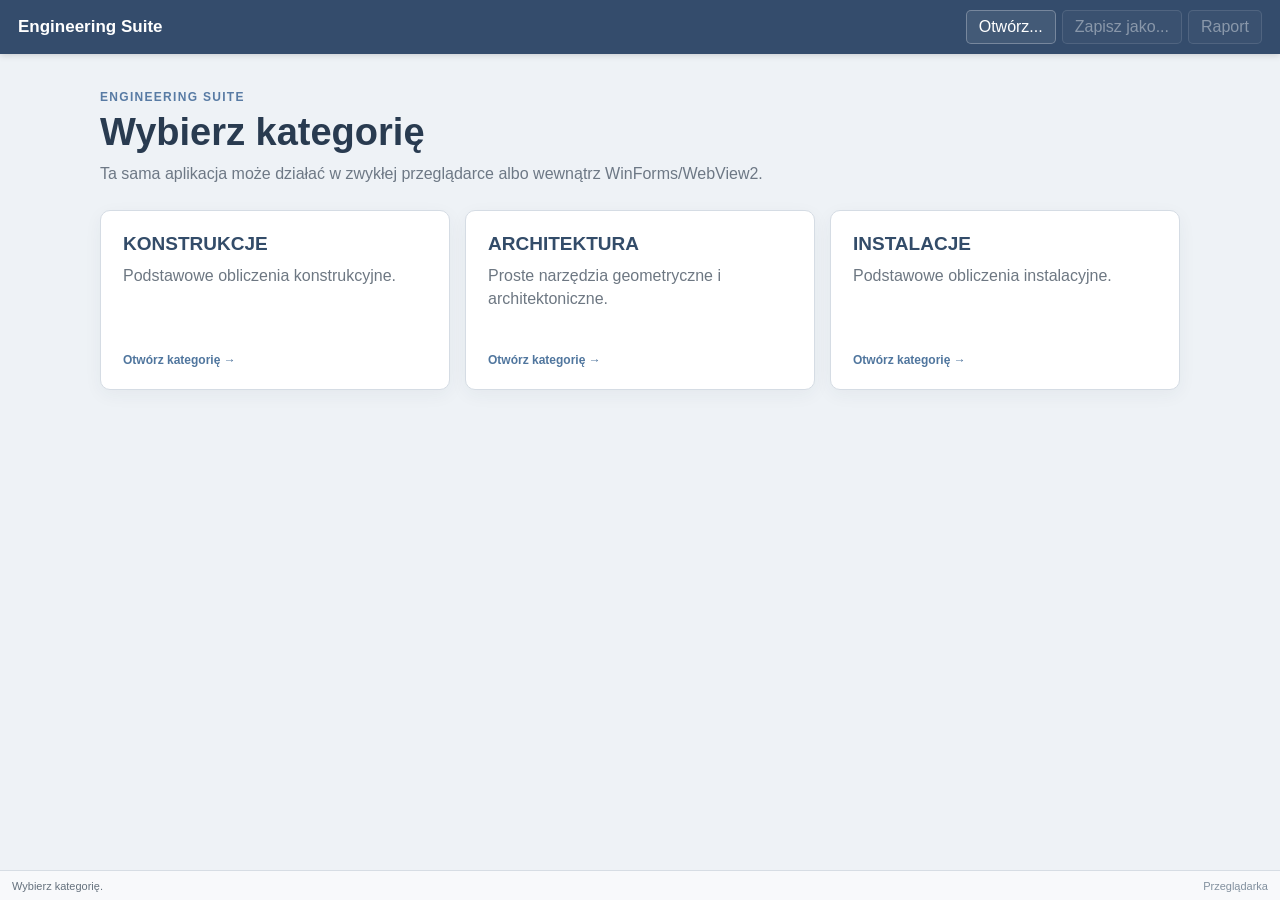
==== commit 4b52b290: "Kalkulator z kategoriami" ====
--- a/index.html
+++ b/index.html
@@ -3,11 +3,9 @@
   <head>
     <meta charset="UTF-8" />
     <meta name="viewport" content="width=device-width, initial-scale=1.0" />
-    <title>Kalkulator wyboczenia pręta</title>
-    <script type="module" crossorigin>(function(){let e=document.createElement(`link`).relList;if(e&&e.supports&&e.supports(`modulepreload`))return;for(let e of document.querySelectorAll(`link[rel="modulepreload"]`))n(e);new MutationObserver(e=>{for(let t of e)if(t.type===`childList`)for(let e of t.addedNodes)e.tagName===`LINK`&&e.rel===`modulepreload`&&n(e)}).observe(document,{childList:!0,subtree:!0});function t(e){let t={};return e.integrity&&(t.integrity=e.integrity),e.referrerPolicy&&(t.referrerPolicy=e.referrerPolicy),t.credentials=e.crossOrigin===`use-credentials`?`include`:e.crossOrigin===`anonymous`?`omit`:`same-origin`,t}function n(e){if(e.ep)return;e.ep=!0;let n=t(e);fetch(e.href,n)}})();function e(e){let t=Object.create(null);for(let n of e.split(`,`))t[n]=1;return e=>e in t}var t={},n=[],r=()=>{},i=()=>!1,a=e=>e.charCodeAt(0)===111&&e.charCodeAt(1)===110&&(e.charCodeAt(2)>122||e.charCodeAt(2)<97),o=e=>e.startsWith(`onUpdate:`),s=Object.assign,c=(e,t)=>{let n=e.indexOf(t);n>-1&&e.splice(n,1)},l=Object.prototype.hasOwnProperty,u=(e,t)=>l.call(e,t),d=Array.isArray,f=e=>x(e)===`[object Map]`,p=e=>x(e)===`[object Set]`,m=e=>x(e)===`[object Date]`,h=e=>typeof e==`function`,g=e=>typeof e==`string`,_=e=>typeof e==`symbol`,v=e=>typeof e==`object`&&!!e,y=e=>(v(e)||h(e))&&h(e.then)&&h(e.catch),b=Object.prototype.toString,x=e=>b.call(e),S=e=>x(e).slice(8,-1),C=e=>x(e)===`[object Object]`,w=e=>g(e)&&e!==`NaN`&&e[0]!==`-`&&``+parseInt(e,10)===e,ee=e(`,key,ref,ref_for,ref_key,onVnodeBeforeMount,onVnodeMounted,onVnodeBeforeUpdate,onVnodeUpdated,onVnodeBeforeUnmount,onVnodeUnmounted`),te=e=>{let t=Object.create(null);return(n=>t[n]||(t[n]=e(n)))},ne=/-\w/g,T=te(e=>e.replace(ne,e=>e.slice(1).toUpperCase())),re=/\B([A-Z])/g,E=te(e=>e.replace(re,`-$1`).toLowerCase()),ie=te(e=>e.charAt(0).toUpperCase()+e.slice(1)),ae=te(e=>e?`on${ie(e)}`:``),D=(e,t)=>!Object.is(e,t),oe=(e,...t)=>{for(let n=0;n<e.length;n++)e[n](...t)},O=(e,t,n,r=!1)=>{Object.defineProperty(e,t,{configurable:!0,enumerable:!1,writable:r,value:n})},se=e=>{let t=parseFloat(e);return isNaN(t)?e:t},ce,le=()=>ce||=typeof globalThis<`u`?globalThis:typeof self<`u`?self:typeof window<`u`?window:typeof global<`u`?global:{};function ue(e){if(d(e)){let t={};for(let n=0;n<e.length;n++){let r=e[n],i=g(r)?me(r):ue(r);if(i)for(let e in i)t[e]=i[e]}return t}if(g(e)||v(e))return e}var de=/;(?![^(]*\))/g,fe=/:([^]+)/,pe=/\/\*[^]*?\*\//g;function me(e){let t={};return e.replace(pe,``).split(de).forEach(e=>{if(e){let n=e.split(fe);n.length>1&&(t[n[0].trim()]=n[1].trim())}}),t}function k(e){let t=``;if(g(e))t=e;else if(d(e))for(let n=0;n<e.length;n++){let r=k(e[n]);r&&(t+=r+` `)}else if(v(e))for(let n in e)e[n]&&(t+=n+` `);return t.trim()}var he=`itemscope,allowfullscreen,formnovalidate,ismap,nomodule,novalidate,readonly`,ge=e(he);he+``;function _e(e){return!!e||e===``}function ve(e,t){if(e.length!==t.length)return!1;let n=!0;for(let r=0;n&&r<e.length;r++)n=A(e[r],t[r]);return n}function ye(e,t){if(e.size!==t.size)return!1;let n=Array.from(t),r=new Uint8Array(n.length);for(let t of e){let e=-1;for(let i=0;i<n.length;i++)if(!r[i]&&A(t,n[i])){e=i;break}if(e<0)return!1;r[e]=1}return!0}function A(e,t){if(e===t)return!0;let n=m(e),r=m(t);if(n||r)return n&&r?e.getTime()===t.getTime():!1;if(n=_(e),r=_(t),n||r)return e===t;if(n=d(e),r=d(t),n||r)return n&&r?ve(e,t):!1;if(n=v(e),r=v(t),n||r){if(!n||!r)return!1;if(n=f(e),r=f(t),n||r||(n=p(e),r=p(t),n||r))return n&&r?ye(e,t):!1;if(Object.keys(e).length!==Object.keys(t).length)return!1;for(let n in e){let r=e.hasOwnProperty(n),i=t.hasOwnProperty(n);if(r&&!i||!r&&i||!A(e[n],t[n]))return!1}}return String(e)===String(t)}function be(e,t){return e.findIndex(e=>A(e,t))}var xe=e=>!!(e&&e.__v_isRef===!0),j=e=>g(e)?e:e==null?``:d(e)||v(e)&&(e.toString===b||!h(e.toString))?xe(e)?j(e.value):JSON.stringify(e,Se,2):String(e),Se=(e,t)=>xe(t)?Se(e,t.value):f(t)?{[`Map(${t.size})`]:[...t.entries()].reduce((e,[t,n],r)=>(e[Ce(t,r)+` =>`]=n,e),{})}:p(t)?{[`Set(${t.size})`]:[...t.values()].map(e=>Ce(e))}:_(t)?Ce(t):v(t)&&!d(t)&&!C(t)?String(t):t,Ce=(e,t=``)=>_(e)?`Symbol(${e.description??t})`:e,M,we=class{constructor(e=!1){this.detached=e,this._active=!0,this._on=0,this.effects=[],this.cleanups=[],this._isPaused=!1,this._warnOnRun=!0,this.__v_skip=!0,!e&&M&&(M.active?(this.parent=M,this.index=(M.scopes||(M.scopes=[])).push(this)-1):(this._active=!1,this._warnOnRun=!1))}get active(){return this._active}pause(){if(this._active){this._isPaused=!0;let e,t;if(this.scopes){let n=this.scopes.slice();for(e=0,t=n.length;e<t;e++)n[e].pause()}for(e=0,t=this.effects.length;e<t;e++)this.effects[e].pause()}}resume(){if(this._active&&this._isPaused){this._isPaused=!1;let e,t;if(this.scopes){let n=this.scopes.slice();for(e=0,t=n.length;e<t;e++)n[e].resume()}let n=this.effects.slice();for(e=0,t=n.length;e<t;e++)n[e].resume()}}run(e){if(this._active){let t=M;try{return M=this,e()}finally{M=t}}}on(){++this._on===1&&(this.prevScope=M,M=this)}off(){if(this._on>0&&--this._on===0){if(M===this)M=this.prevScope;else{let e=M;for(;e;){if(e.prevScope===this){e.prevScope=this.prevScope;break}e=e.prevScope}}this.prevScope=void 0}}stop(e){if(this._active){this._active=!1;let t,n;for(t=0,n=this.effects.length;t<n;t++)this.effects[t].stop();for(this.effects.length=0,t=0,n=this.cleanups.length;t<n;t++)this.cleanups[t]();if(this.cleanups.length=0,this.scopes){let e=this.scopes.slice();for(t=0,n=e.length;t<n;t++)e[t].stop(!0);this.scopes.length=0}if(!this.detached&&this.parent&&!e){let e=this.parent.scopes.pop();e&&e!==this&&(this.parent.scopes[this.index]=e,e.index=this.index)}this.parent=void 0}}};function Te(){return M}var N,Ee=new WeakSet,De=class{constructor(e){this.fn=e,this.deps=void 0,this.depsTail=void 0,this.flags=5,this.next=void 0,this.cleanup=void 0,this.scheduler=void 0,M&&(M.active?M.effects.push(this):this.flags&=-2)}pause(){this.flags|=64}resume(){this.flags&64&&(this.flags&=-65,Ee.has(this)&&(Ee.delete(this),this.trigger()))}notify(){this.flags&2&&!(this.flags&32)||this.flags&8||je(this)}run(){if(!(this.flags&1))return this.fn();this.flags|=2,Ue(this),Pe(this);let e=N,t=P;N=this,P=!0;try{return this.fn()}finally{Fe(this),N=e,P=t,this.flags&=-3}}stop(){if(this.flags&1){for(let e=this.deps;e;e=e.nextDep)Re(e);this.deps=this.depsTail=void 0,Ue(this),this.onStop&&this.onStop(),this.flags&=-2}}trigger(){this.flags&64?Ee.add(this):this.scheduler?this.scheduler():this.runIfDirty()}runIfDirty(){Ie(this)&&this.run()}get dirty(){return Ie(this)}},Oe=0,ke,Ae;function je(e,t=!1){if(e.flags|=8,t){e.next=Ae,Ae=e;return}e.next=ke,ke=e}function Me(){Oe++}function Ne(){if(--Oe>0)return;if(Ae){let e=Ae;for(Ae=void 0;e;){let t=e.next;e.next=void 0,e.flags&=-9,e=t}}let e;for(;ke;){let t=ke;for(ke=void 0;t;){let n=t.next;if(t.next=void 0,t.flags&=-9,t.flags&1)try{t.trigger()}catch(t){e||=t}t=n}}if(e)throw e}function Pe(e){for(let t=e.deps;t;t=t.nextDep)t.version=-1,t.prevActiveLink=t.dep.activeLink,t.dep.activeLink=t}function Fe(e){let t,n=e.depsTail,r=n;for(;r;){let e=r.prevDep;r.version===-1?(r===n&&(n=e),Re(r),ze(r)):t=r,r.dep.activeLink=r.prevActiveLink,r.prevActiveLink=void 0,r=e}e.deps=t,e.depsTail=n}function Ie(e){for(let t=e.deps;t;t=t.nextDep)if(t.dep.version!==t.version||t.dep.computed&&(Le(t.dep.computed)||t.dep.version!==t.version))return!0;return!!e._dirty}function Le(e){if(e.flags&4&&!(e.flags&16)||(e.flags&=-17,e.globalVersion===We)||(e.globalVersion=We,!e.isSSR&&e.flags&128&&(!e.deps&&!e._dirty||!Ie(e))))return;e.flags|=2;let t=e.dep,n=N,r=P;N=e,P=!0;try{Pe(e);let n=e.fn(e._value);(t.version===0||D(n,e._value))&&(e.flags|=128,e._value=n,t.version++)}catch(e){throw t.version++,e}finally{N=n,P=r,Fe(e),e.flags&=-3}}function Re(e,t=!1){let{dep:n,prevSub:r,nextSub:i}=e;if(r&&(r.nextSub=i,e.prevSub=void 0),i&&(i.prevSub=r,e.nextSub=void 0),n.subs===e&&(n.subs=r,!r&&n.computed)){n.computed.flags&=-5;for(let e=n.computed.deps;e;e=e.nextDep)Re(e,!0)}!t&&!--n.sc&&n.map&&n.map.delete(n.key)}function ze(e){let{prevDep:t,nextDep:n}=e;t&&(t.nextDep=n,e.prevDep=void 0),n&&(n.prevDep=t,e.nextDep=void 0)}var P=!0,Be=[];function Ve(){Be.push(P),P=!1}function He(){let e=Be.pop();P=e===void 0||e}function Ue(e){let{cleanup:t}=e;if(e.cleanup=void 0,t){let e=N;N=void 0;try{t()}finally{N=e}}}var We=0,Ge=class{constructor(e,t){this.sub=e,this.dep=t,this.version=t.version,this.nextDep=this.prevDep=this.nextSub=this.prevSub=this.prevActiveLink=void 0}},Ke=class{constructor(e){this.computed=e,this.version=0,this.activeLink=void 0,this.subs=void 0,this.map=void 0,this.key=void 0,this.sc=0,this.__v_skip=!0}track(e){if(!N||!P||N===this.computed)return;let t=this.activeLink;if(t===void 0||t.sub!==N)t=this.activeLink=new Ge(N,this),N.deps?(t.prevDep=N.depsTail,N.depsTail.nextDep=t,N.depsTail=t):N.deps=N.depsTail=t,qe(t);else if(t.version===-1&&(t.version=this.version,t.nextDep)){let e=t.nextDep;e.prevDep=t.prevDep,t.prevDep&&(t.prevDep.nextDep=e),t.prevDep=N.depsTail,t.nextDep=void 0,N.depsTail.nextDep=t,N.depsTail=t,N.deps===t&&(N.deps=e)}return t}trigger(e){this.version++,We++,this.notify(e)}notify(e){Me();try{for(let e=this.subs;e;e=e.prevSub)e.sub.notify()&&e.sub.dep.notify()}finally{Ne()}}};function qe(e){if(e.dep.sc++,e.sub.flags&4){let t=e.dep.computed;if(t&&!e.dep.subs){t.flags|=20;for(let e=t.deps;e;e=e.nextDep)qe(e)}let n=e.dep.subs;n!==e&&(e.prevSub=n,n&&(n.nextSub=e)),e.dep.subs=e}}var Je=new WeakMap,Ye=Symbol(``),Xe=Symbol(``),Ze=Symbol(``);function F(e,t,n){if(P&&N){let t=Je.get(e);t||Je.set(e,t=new Map);let r=t.get(n);r||(t.set(n,r=new Ke),r.map=t,r.key=n),r.track()}}function Qe(e,t,n,r,i,a){let o=Je.get(e);if(!o){We++;return}let s=e=>{e&&e.trigger()};if(Me(),t===`clear`)o.forEach(s);else{let i=d(e),a=i&&w(n);if(i&&n===`length`){let e=Number(r);o.forEach((t,n)=>{(n===`length`||n===Ze||!_(n)&&n>=e)&&s(t)})}else switch((n!==void 0||o.has(void 0))&&s(o.get(n)),a&&s(o.get(Ze)),t){case`add`:i?a&&s(o.get(`length`)):(s(o.get(Ye)),f(e)&&s(o.get(Xe)));break;case`delete`:i||(s(o.get(Ye)),f(e)&&s(o.get(Xe)));break;case`set`:f(e)&&s(o.get(Ye))}}Ne()}function $e(e){let t=L(e);return t===e?t:(F(t,`iterate`,Ze),I(e)?t:t.map(R))}function et(e){return F(e=L(e),`iterate`,Ze),e}function tt(e,t){return Lt(e)?Bt(It(e)?R(t):t):R(t)}var nt={__proto__:null,[Symbol.iterator](){return rt(this,Symbol.iterator,e=>tt(this,e))},concat(...e){return $e(this).concat(...e.map(e=>d(e)?$e(e):e))},entries(){return rt(this,`entries`,e=>(e[1]=tt(this,e[1]),e))},every(e,t){return at(this,`every`,e,t,void 0,arguments)},filter(e,t){return at(this,`filter`,e,t,e=>e.map(e=>tt(this,e)),arguments)},find(e,t){return at(this,`find`,e,t,e=>tt(this,e),arguments)},findIndex(e,t){return at(this,`findIndex`,e,t,void 0,arguments)},findLast(e,t){return at(this,`findLast`,e,t,e=>tt(this,e),arguments)},findLastIndex(e,t){return at(this,`findLastIndex`,e,t,void 0,arguments)},forEach(e,t){return at(this,`forEach`,e,t,void 0,arguments)},includes(...e){return st(this,`includes`,e)},indexOf(...e){return st(this,`indexOf`,e)},join(e){return $e(this).join(e)},lastIndexOf(...e){return st(this,`lastIndexOf`,e)},map(e,t){return at(this,`map`,e,t,void 0,arguments)},pop(){return ct(this,`pop`)},push(...e){return ct(this,`push`,e)},reduce(e,...t){return ot(this,`reduce`,e,t)},reduceRight(e,...t){return ot(this,`reduceRight`,e,t)},shift(){return ct(this,`shift`)},some(e,t){return at(this,`some`,e,t,void 0,arguments)},splice(...e){return ct(this,`splice`,e)},toReversed(){return $e(this).toReversed()},toSorted(e){return $e(this).toSorted(e)},toSpliced(...e){return $e(this).toSpliced(...e)},unshift(...e){return ct(this,`unshift`,e)},values(){return rt(this,`values`,e=>tt(this,e))}};function rt(e,t,n){let r=et(e),i=r[t]();return r!==e&&!I(e)&&(i._next=i.next,i.next=()=>{let e=i._next();return e.done||(e.value=n(e.value)),e}),i}var it=Array.prototype;function at(e,t,n,r,i,a){let o=et(e),s=o!==e&&!I(e),c=o[t];if(c!==it[t]){let t=c.apply(e,a);return s?R(t):t}let l=n;o!==e&&(s?l=function(t,r){return n.call(this,tt(e,t),r,e)}:n.length>2&&(l=function(t,r){return n.call(this,t,r,e)}));let u=c.call(o,l,r);return s&&i?i(u):u}function ot(e,t,n,r){let i=et(e),a=i!==e&&!I(e),o=n,s=!1;i!==e&&(a?(s=r.length===0,o=function(t,r,i){return s&&(s=!1,t=tt(e,t)),n.call(this,t,tt(e,r),i,e)}):n.length>3&&(o=function(t,r,i){return n.call(this,t,r,i,e)}));let c=i[t](o,...r);return s?tt(e,c):c}function st(e,t,n){let r=L(e);F(r,`iterate`,Ze);let i=r[t](...n);return(i===-1||i===!1)&&Rt(n[0])?(n[0]=L(n[0]),r[t](...n)):i}function ct(e,t,n=[]){Ve(),Me();let r=L(e)[t].apply(e,n);return Ne(),He(),r}var lt=e(`__proto__,__v_isRef,__isVue`),ut=new Set(Object.getOwnPropertyNames(Symbol).filter(e=>e!==`arguments`&&e!==`caller`).map(e=>Symbol[e]).filter(_));function dt(e){_(e)||(e=String(e));let t=L(this);return F(t,`has`,e),t.hasOwnProperty(e)}var ft=class{constructor(e=!1,t=!1){this._isReadonly=e,this._isShallow=t}get(e,t,n){if(t===`__v_skip`)return e.__v_skip;let r=this._isReadonly,i=this._isShallow;if(t===`__v_isReactive`)return!r;if(t===`__v_isReadonly`)return r;if(t===`__v_isShallow`)return i;if(t===`__v_raw`)return n===(r?i?At:kt:i?Ot:Dt).get(e)||Object.getPrototypeOf(e)===Object.getPrototypeOf(n)?e:void 0;let a=d(e);if(!r){let e;if(a&&(e=nt[t]))return e;if(t===`hasOwnProperty`)return dt}let o=Reflect.get(e,t,z(e)?e:n);if((_(t)?ut.has(t):lt(t))||(r||F(e,`get`,t),i))return o;if(z(o)){let e=a&&w(t)?o:o.value;return r&&v(e)?Pt(e):e}return v(o)?r?Pt(o):Mt(o):o}},pt=class extends ft{constructor(e=!1){super(!1,e)}set(e,t,n,r){let i=e[t],a=d(e)&&w(t);if(!this._isShallow){let e=Lt(i);if(!I(n)&&!Lt(n)&&(i=L(i),n=L(n)),!a&&z(i)&&!z(n))return e||(i.value=n),!0}let o=a?Number(t)<e.length:u(e,t),s=Reflect.set(e,t,n,z(e)?e:r);return e===L(r)&&s&&(o?D(n,i)&&Qe(e,`set`,t,n,i):Qe(e,`add`,t,n)),s}deleteProperty(e,t){let n=u(e,t),r=e[t],i=Reflect.deleteProperty(e,t);return i&&n&&Qe(e,`delete`,t,void 0,r),i}has(e,t){let n=Reflect.has(e,t);return(!_(t)||!ut.has(t))&&F(e,`has`,t),n}ownKeys(e){return F(e,`iterate`,d(e)?`length`:Ye),Reflect.ownKeys(e)}},mt=class extends ft{constructor(e=!1){super(!0,e)}set(e,t){return!0}deleteProperty(e,t){return!0}},ht=new pt,gt=new mt,_t=new pt(!0),vt=e=>e,yt=e=>Reflect.getPrototypeOf(e);function bt(e,t,n){return function(...r){let i=this.__v_raw,a=L(i),o=f(a),c=e===`entries`||e===Symbol.iterator&&o,l=e===`keys`&&o,u=i[e](...r),d=n?vt:t?Bt:R;return!t&&F(a,`iterate`,l?Xe:Ye),s(Object.create(u),{next(){let{value:e,done:t}=u.next();return t?{value:e,done:t}:{value:c?[d(e[0]),d(e[1])]:d(e),done:t}}})}}function xt(e){return function(...t){return e===`delete`?!1:e===`clear`?void 0:this}}function St(e,t){let n={get(n){let r=this.__v_raw,i=L(r),a=L(n);e||(D(n,a)&&F(i,`get`,n),F(i,`get`,a));let{has:o}=yt(i),s=t?vt:e?Bt:R;if(o.call(i,n))return s(r.get(n));if(o.call(i,a))return s(r.get(a));r!==i&&r.get(n)},get size(){let t=this.__v_raw;return!e&&F(L(t),`iterate`,Ye),t.size},has(t){let n=this.__v_raw,r=L(n),i=L(t);return e||(D(t,i)&&F(r,`has`,t),F(r,`has`,i)),t===i?n.has(t):n.has(t)||n.has(i)},forEach(n,r){let i=this,a=i.__v_raw,o=L(a),s=t?vt:e?Bt:R;return!e&&F(o,`iterate`,Ye),a.forEach((e,t)=>n.call(r,s(e),s(t),i))}};return s(n,e?{add:xt(`add`),set:xt(`set`),delete:xt(`delete`),clear:xt(`clear`)}:{add(e){let n=L(this),r=yt(n),i=L(e),a=!t&&!I(e)&&!Lt(e)?i:e;return r.has.call(n,a)||D(e,a)&&r.has.call(n,e)||D(i,a)&&r.has.call(n,i)||(n.add(a),Qe(n,`add`,a,a)),this},set(e,n){!t&&!I(n)&&!Lt(n)&&(n=L(n));let r=L(this),{has:i,get:a}=yt(r),o=i.call(r,e);o||=(e=L(e),i.call(r,e));let s=a.call(r,e);return r.set(e,n),o?D(n,s)&&Qe(r,`set`,e,n,s):Qe(r,`add`,e,n),this},delete(e){let t=L(this),{has:n,get:r}=yt(t),i=n.call(t,e);i||=(e=L(e),n.call(t,e));let a=r?r.call(t,e):void 0,o=t.delete(e);return i&&Qe(t,`delete`,e,void 0,a),o},clear(){let e=L(this),t=e.size!==0,n=e.clear();return t&&Qe(e,`clear`,void 0,void 0,void 0),n}}),[`keys`,`values`,`entries`,Symbol.iterator].forEach(r=>{n[r]=bt(r,e,t)}),n}function Ct(e,t){let n=St(e,t);return(t,r,i)=>r===`__v_isReactive`?!e:r===`__v_isReadonly`?e:r===`__v_raw`?t:Reflect.get(u(n,r)&&r in t?n:t,r,i)}var wt={get:Ct(!1,!1)},Tt={get:Ct(!1,!0)},Et={get:Ct(!0,!1)},Dt=new WeakMap,Ot=new WeakMap,kt=new WeakMap,At=new WeakMap;function jt(e){switch(e){case`Object`:case`Array`:return 1;case`Map`:case`Set`:case`WeakMap`:case`WeakSet`:return 2;default:return 0}}function Mt(e){return Lt(e)?e:Ft(e,!1,ht,wt,Dt)}function Nt(e){return Ft(e,!1,_t,Tt,Ot)}function Pt(e){return Ft(e,!0,gt,Et,kt)}function Ft(e,t,n,r,i){if(!v(e)||e.__v_raw&&!(t&&e.__v_isReactive)||e.__v_skip||!Object.isExtensible(e))return e;let a=i.get(e);if(a)return a;let o=jt(S(e));if(o===0)return e;let s=new Proxy(e,o===2?r:n);return i.set(e,s),s}function It(e){return Lt(e)?It(e.__v_raw):!!(e&&e.__v_isReactive)}function Lt(e){return!!(e&&e.__v_isReadonly)}function I(e){return!!(e&&e.__v_isShallow)}function Rt(e){return e?!!e.__v_raw:!1}function L(e){let t=e&&e.__v_raw;return t?L(t):e}function zt(e){return!u(e,`__v_skip`)&&Object.isExtensible(e)&&O(e,`__v_skip`,!0),e}var R=e=>v(e)?Mt(e):e,Bt=e=>v(e)?Pt(e):e;function z(e){return e?e.__v_isRef===!0:!1}function Vt(e){return Ht(e,!1)}function Ht(e,t){return z(e)?e:new Ut(e,t)}var Ut=class{constructor(e,t){this.dep=new Ke,this.__v_isRef=!0,this.__v_isShallow=!1,this._rawValue=t?e:L(e),this._value=t?e:R(e),this.__v_isShallow=t}get value(){return this.dep.track(),this._value}set value(e){let t=this._rawValue,n=this.__v_isShallow||I(e)||Lt(e);e=n?e:L(e),D(e,t)&&(this._rawValue=e,this._value=n?e:R(e),this.dep.trigger())}};function B(e){return z(e)?e.value:e}var Wt={get:(e,t,n)=>t===`__v_raw`?e:B(Reflect.get(e,t,n)),set:(e,t,n,r)=>{let i=e[t];return z(i)&&!z(n)?(i.value=n,!0):Reflect.set(e,t,n,r)}};function Gt(e){return It(e)?e:new Proxy(e,Wt)}var Kt=class{constructor(e){this.__v_isRef=!0,this._value=void 0;let t=this.dep=new Ke,{get:n,set:r}=e(t.track.bind(t),t.trigger.bind(t));this._get=n,this._set=r}get value(){return this._value=this._get()}set value(e){this._set(e)}};function qt(e){return new Kt(e)}var Jt=class{constructor(e,t,n){this.fn=e,this.setter=t,this._value=void 0,this.dep=new Ke(this),this.__v_isRef=!0,this.deps=void 0,this.depsTail=void 0,this.flags=16,this.globalVersion=We-1,this.next=void 0,this.effect=this,this.__v_isReadonly=!t,this.isSSR=n}notify(){if(this.flags|=16,!(this.flags&8)&&N!==this)return je(this,!0),!0}get value(){let e=this.dep.track();return Le(this),e&&(e.version=this.dep.version),this._value}set value(e){this.setter&&this.setter(e)}};function Yt(e,t,n=!1){let r,i;return h(e)?r=e:(r=e.get,i=e.set),new Jt(r,i,n)}var Xt={},Zt=new WeakMap,Qt=void 0;function $t(e,t=!1,n=Qt){if(n){let t=Zt.get(n);t||Zt.set(n,t=[]),t.push(e)}}function en(e,n,i=t){let{immediate:a,deep:o,once:s,scheduler:l,augmentJob:u,call:f}=i,p=e=>o?e:I(e)||o===!1||o===0?tn(e,1):tn(e),m,g,_,v,y=!1,b=!1;if(z(e)?(g=()=>e.value,y=I(e)):It(e)?(g=()=>p(e),y=!0):d(e)?(b=!0,y=e.some(e=>It(e)||I(e)),g=()=>e.map(e=>{if(z(e))return e.value;if(It(e))return p(e);if(h(e))return f?f(e,2):e()})):g=h(e)?n?f?()=>f(e,2):e:()=>{if(_){Ve();try{_()}finally{He()}}let t=Qt;Qt=m;try{return f?f(e,3,[v]):e(v)}finally{Qt=t}}:r,n&&o){let e=g,t=o===!0?1/0:o;g=()=>tn(e(),t)}let x=Te(),S=()=>{m.stop(),x&&x.active&&c(x.effects,m)};if(s&&n){let e=n;n=(...t)=>{let n=e(...t);return S(),n}}let C=b?Array(e.length).fill(Xt):Xt,w=e=>{if(m.flags&1&&(m.dirty||e)){if(n){let t=m.run();if(e||o||y||(b?t.some((e,t)=>D(e,C[t])):D(t,C))){_&&_();let e=Qt;Qt=m;try{let e=[t,C===Xt?void 0:b&&C[0]===Xt?[]:C,v];C=t,f?f(n,3,e):n(...e)}finally{Qt=e}}}else m.run()}};return u&&u(w),m=new De(g),m.scheduler=l?()=>l(w,!1):w,v=e=>$t(e,!1,m),_=m.onStop=()=>{let e=Zt.get(m);if(e){if(f)f(e,4);else for(let t of e)t();Zt.delete(m)}},n?a?w(!0):C=m.run():l?l(w.bind(null,!0),!0):m.run(),S.pause=m.pause.bind(m),S.resume=m.resume.bind(m),S.stop=S,S}function tn(e,t=1/0,n){if(t<=0||!v(e)||e.__v_skip||(n||=new Map,(n.get(e)||0)>=t))return e;if(n.set(e,t),t--,z(e))tn(e.value,t,n);else if(d(e))for(let r=0;r<e.length;r++)tn(e[r],t,n);else if(p(e)||f(e))e.forEach(e=>{tn(e,t,n)});else if(C(e)){for(let r in e)tn(e[r],t,n);for(let r of Object.getOwnPropertySymbols(e))Object.prototype.propertyIsEnumerable.call(e,r)&&tn(e[r],t,n)}return e}function nn(e,t,n,r){try{return r?e(...r):e()}catch(e){rn(e,t,n)}}function V(e,t,n,r){if(h(e)){let i=nn(e,t,n,r);return i&&y(i)&&i.catch(e=>{rn(e,t,n)}),i}if(d(e)){let i=[];for(let a=0;a<e.length;a++)i.push(V(e[a],t,n,r));return i}}function rn(e,n,r,i=!0){let a=n?n.vnode:null,{errorHandler:o,throwUnhandledErrorInProduction:s}=n&&n.appContext.config||t;if(n){let t=n.parent,i=n.proxy,a=`https://vuejs.org/error-reference/#runtime-${r}`;for(;t;){let n=t.ec;if(n){for(let t=0;t<n.length;t++)if(n[t](e,i,a)===!1)return}t=t.parent}if(o){Ve(),nn(o,null,10,[e,i,a]),He();return}}an(e,r,a,i,s)}function an(e,t,n,r=!0,i=!1){if(i)throw e;console.error(e)}var H=[],U=-1,on=[],sn=null,cn=0,ln=Promise.resolve(),un=null;function dn(e){let t=un||ln;return e?t.then(this?e.bind(this):e):t}function fn(e){let t=U+1,n=H.length;for(;t<n;){let r=t+n>>>1,i=H[r],a=vn(i);a<e||a===e&&i.flags&2?t=r+1:n=r}return t}function pn(e){if(!(e.flags&1)){let t=vn(e),n=H[H.length-1];!n||!(e.flags&2)&&t>=vn(n)?H.push(e):H.splice(fn(t),0,e),e.flags|=1,mn()}}function mn(){un||=ln.then(yn)}function hn(e){if(!d(e))sn&&e.id===-1?sn.splice(cn+1,0,e):e.flags&1||(on.push(e),e.flags|=1);else for(let t=0;t<e.length;t++)on.push(e[t]);mn()}function gn(e,t,n=U+1){for(;n<H.length;n++){let t=H[n];if(t&&t.flags&2){if(e&&t.id!==e.uid)continue;H.splice(n,1),n--,t.flags&4&&(t.flags&=-2),t(),t.flags&4||(t.flags&=-2)}}}function _n(e){if(on.length){let e=[...new Set(on)].sort((e,t)=>vn(e)-vn(t));if(on.length=0,sn){for(let t=0;t<e.length;t++)sn.push(e[t]);return}for(sn=e,cn=0;cn<sn.length;cn++){let e=sn[cn];e.flags&4&&(e.flags&=-2),e.flags&8||e(),e.flags&=-2}sn=null,cn=0}}var vn=e=>e.id==null?e.flags&2?-1:1/0:e.id;function yn(e){try{for(U=0;U<H.length;U++){let e=H[U];e&&!(e.flags&8)&&(e.flags&4&&(e.flags&=-2),nn(e,e.i,e.i?15:14),e.flags&4||(e.flags&=-2))}}finally{for(;U<H.length;U++){let e=H[U];e&&(e.flags&=-2)}U=-1,H.length=0,_n(e),un=null,(H.length||on.length)&&yn(e)}}var W=null,bn=null;function xn(e){let t=W;return W=e,bn=e&&e.type.__scopeId||null,t}function Sn(e,t=W,n){if(!t||e._n)return e;let r=(...n)=>{r._d&&ji(-1);let i=xn(t),a=Oi.length,o;try{o=e(...n)}finally{for(let e=Oi.length;e>a;e--)ki();xn(i),r._d&&ji(1)}return o};return r._n=!0,r._c=!0,r._d=!0,r}function Cn(e,n){if(W===null)return e;let r=ua(W),i=e.dirs||=[];for(let e=0;e<n.length;e++){let[a,o,s,c=t]=n[e];a&&(h(a)&&(a={mounted:a,updated:a}),a.deep&&tn(o),i.push({dir:a,instance:r,value:o,oldValue:void 0,arg:s,modifiers:c}))}return e}function wn(e,t,n,r){let i=e.dirs,a=t&&t.dirs;for(let o=0;o<i.length;o++){let s=i[o];a&&(s.oldValue=a[o].value);let c=s.dir[r];c&&(Ve(),V(c,n,8,[e.el,s,e,t]),He())}}function Tn(e,t){if($){let n=$.provides,r=$.parent&&$.parent.provides;r===n&&(n=$.provides=Object.create(r)),n[e]=t}}function En(e,t,n=!1){let r=Zi();if(r||Fr){let i=Fr?Fr._context.provides:r?r.parent==null||r.ce?r.vnode.appContext&&r.vnode.appContext.provides:r.parent.provides:void 0;if(i&&e in i)return i[e];if(arguments.length>1)return n&&h(t)?t.call(r&&r.proxy):t}}var Dn=Symbol.for(`v-scx`),On=()=>En(Dn);function kn(e,t){return jn(e,null,{flush:`sync`})}function An(e,t,n){return jn(e,t,n)}function jn(e,n,i=t){let{immediate:a,deep:o,flush:c,once:l}=i,u=s({},i),d=n&&a||!n&&c!==`post`,f;if(ra){if(c===`sync`){let e=On();f=e.__watcherHandles||=[]}else if(!d){let e=()=>{};return e.stop=r,e.resume=r,e.pause=r,e}}let p=$;u.call=(e,t,n)=>V(e,p,t,n);let m=!1;c===`post`?u.scheduler=e=>{K(e,p&&p.suspense)}:c!==`sync`&&(m=!0,u.scheduler=(e,t)=>{t?e():pn(e)}),u.augmentJob=e=>{n&&(e.flags|=4),m&&(e.flags|=2,p&&(e.id=p.uid,e.i=p))};let h=en(e,n,u);return ra&&(f?f.push(h):d&&h()),h}function Mn(e,t,n){let r=this.proxy,i=g(e)?e.includes(`.`)?Nn(r,e):()=>r[e]:e.bind(r,r),a;h(t)?a=t:(a=t.handler,n=t);let o=ea(this),s=jn(i,a.bind(r),n);return o(),s}function Nn(e,t){let n=t.split(`.`);return()=>{let t=e;for(let e=0;e<n.length&&t;e++)t=t[n[e]];return t}}var Pn=Symbol(`_vte`),Fn=e=>e.__isTeleport,In=Symbol(`_leaveCb`);function Ln(e){let t=e[0];if(e.length>1){for(let n of e)if(n.type!==Ei){t=n;break}}return t}function Rn(e){if(!qn(e))return Fn(e.type)&&e.children?Ln(e.children):e;if(e.component)return e.component.subTree;let{shapeFlag:t,children:n}=e;if(n){if(t&16)return n[0];if(t&32&&h(n.default))return n.default()}}function zn(e,t){if(e.shapeFlag&6&&e.component){e.transition=t;let n=e.component.subTree;zn(Fn(n.type)&&Rn(n)||n,t)}else e.shapeFlag&128?(e.ssContent.transition=t.clone(e.ssContent),e.ssFallback.transition=t.clone(e.ssFallback)):e.transition=t}function Bn(e,t){return h(e)?s({name:e.name},t,{setup:e}):e}function Vn(e){e.ids=[e.ids[0]+e.ids[2]+++`-`,0,0]}function Hn(e,t){let n;return!!((n=Object.getOwnPropertyDescriptor(e,t))&&!n.configurable)}var Un=new WeakMap;function Wn(e,n,r,a,o=!1){if(d(e)){e.forEach((e,t)=>Wn(e,n&&(d(n)?n[t]:n),r,a,o));return}if(Kn(a)&&!o){a.shapeFlag&512&&a.type.__asyncResolved&&a.component.subTree.component&&Wn(e,n,r,a.component.subTree);return}let s=a.shapeFlag&4?ua(a.component):a.el,l=o?null:s,{i:f,r:p}=e,m=n&&n.r,_=f.refs===t?f.refs={}:f.refs,v=f.setupState,y=L(v),b=v===t?i:e=>!Hn(_,e)&&u(y,e),x=(e,t)=>!(t&&Hn(_,t));if(m!=null&&m!==p){if(Gn(n),g(m))_[m]=null,b(m)&&(v[m]=null);else if(z(m)){let e=n;x(m,e.k)&&(m.value=null),e.k&&(_[e.k]=null)}}if(h(p))nn(p,f,12,[l,_]);else{let t=g(p),n=z(p);if(t||n){let i=()=>{if(e.f){let n=t?b(p)?v[p]:_[p]:x(p)||!e.k?p.value:_[e.k];if(o)d(n)&&c(n,s);else if(d(n))n.includes(s)||n.push(s);else if(t)_[p]=[s],b(p)&&(v[p]=_[p]);else{let t=[s];x(p,e.k)&&(p.value=t),e.k&&(_[e.k]=t)}}else t?(_[p]=l,b(p)&&(v[p]=l)):n&&(x(p,e.k)&&(p.value=l),e.k&&(_[e.k]=l))};if(l){let t=()=>{i(),Un.delete(e)};t.id=-1,Un.set(e,t),K(t,r)}else Gn(e),i()}}}function Gn(e){let t=Un.get(e);t&&(t.flags|=8,Un.delete(e))}le().requestIdleCallback,le().cancelIdleCallback;var Kn=e=>!!e.type.__asyncLoader,qn=e=>e.type.__isKeepAlive;function Jn(e,t){Xn(e,`a`,t)}function Yn(e,t){Xn(e,`da`,t)}function Xn(e,t,n=$){let r=e.__wdc||=()=>{let t=n;for(;t;){if(t.isDeactivated)return;t=t.parent}return e()};if(Qn(t,r,n),n){let e=n.parent;for(;e&&e.parent;)qn(e.parent.vnode)&&Zn(r,t,n,e),e=e.parent}}function Zn(e,t,n,r){let i=Qn(t,e,r,!0);ar(()=>{c(r[t],i)},n)}function Qn(e,t,n=$,r=!1){if(n){let i=n[e]||(n[e]=[]),a=t.__weh||=(...r)=>{Ve();let i=ea(n),a=V(t,n,e,r);return i(),He(),a};return r?i.unshift(a):i.push(a),a}}var $n=e=>(t,n=$)=>{(!ra||e===`sp`)&&Qn(e,(...e)=>t(...e),n)},er=$n(`bm`),tr=$n(`m`),nr=$n(`bu`),rr=$n(`u`),ir=$n(`bum`),ar=$n(`um`),or=$n(`sp`),sr=$n(`rtg`),cr=$n(`rtc`);function lr(e,t=$){Qn(`ec`,e,t)}var ur=Symbol.for(`v-ndc`);function dr(e,t,n,r){let i,a=n&&n[r],o=d(e);if(o||g(e)){let n=o&&It(e),r=!1,s=!1;n&&(r=!I(e),s=Lt(e),e=et(e)),i=Array(e.length);for(let n=0,o=e.length;n<o;n++)i[n]=t(r?s?Bt(R(e[n])):R(e[n]):e[n],n,void 0,a&&a[n])}else if(typeof e==`number`){i=Array(e);for(let n=0;n<e;n++)i[n]=t(n+1,n,void 0,a&&a[n])}else if(v(e)){if(e[Symbol.iterator])i=Array.from(e,(e,n)=>t(e,n,void 0,a&&a[n]));else{let n=Object.keys(e);i=Array(n.length);for(let r=0,o=n.length;r<o;r++){let o=n[r];i[r]=t(e[o],o,r,a&&a[r])}}}else i=[];return n&&(n[r]=i),i}var fr=e=>e?na(e)?ua(e):fr(e.parent):null,pr=s(Object.create(null),{$:e=>e,$el:e=>e.vnode.el,$data:e=>e.data,$props:e=>e.props,$attrs:e=>e.attrs,$slots:e=>e.slots,$refs:e=>e.refs,$parent:e=>fr(e.parent),$root:e=>fr(e.root),$host:e=>e.ce,$emit:e=>e.emit,$options:e=>Cr(e),$forceUpdate:e=>e.f||=()=>{pn(e.update)},$nextTick:e=>e.n||=dn.bind(e.proxy),$watch:e=>Mn.bind(e)}),mr=(e,n)=>e!==t&&!e.__isScriptSetup&&u(e,n),hr={get({_:e},n){if(n===`__v_skip`)return!0;let{ctx:r,setupState:i,data:a,props:o,accessCache:s,type:c,appContext:l}=e;if(n[0]!==`$`){let e=s[n];if(e!==void 0)switch(e){case 1:return i[n];case 2:return a[n];case 4:return r[n];case 3:return o[n]}else if(mr(i,n))return s[n]=1,i[n];else if(a!==t&&u(a,n))return s[n]=2,a[n];else if(u(o,n))return s[n]=3,o[n];else if(r!==t&&u(r,n))return s[n]=4,r[n];else vr&&(s[n]=0)}let d=pr[n],f,p;if(d)return n===`$attrs`&&F(e.attrs,`get`,``),d(e);if((f=c.__cssModules)&&(f=f[n]))return f;if(r!==t&&u(r,n))return s[n]=4,r[n];if(p=l.config.globalProperties,u(p,n))return p[n]},set({_:e},n,r){let{data:i,setupState:a,ctx:o}=e;return mr(a,n)?(a[n]=r,!0):i!==t&&u(i,n)?(i[n]=r,!0):u(e.props,n)||n[0]===`$`&&n.slice(1)in e?!1:(o[n]=r,!0)},has({_:{data:e,setupState:n,accessCache:r,ctx:i,appContext:a,props:o,type:s}},c){let l;return!!(r[c]||e!==t&&c[0]!==`$`&&u(e,c)||mr(n,c)||u(o,c)||u(i,c)||u(pr,c)||u(a.config.globalProperties,c)||(l=s.__cssModules)&&l[c])},defineProperty(e,t,n){return n.get==null?u(n,`value`)&&this.set(e,t,n.value,null):e._.accessCache[t]=0,Reflect.defineProperty(e,t,n)}};function gr(e){return d(e)?e.reduce((e,t)=>(e[t]=null,e),{}):e}function _r(e,t){return!e||!t?e||t:d(e)&&d(t)?e.concat(t):s({},gr(e),gr(t))}var vr=!0;function yr(e){let t=Cr(e),n=e.proxy,i=e.ctx;vr=!1,t.beforeCreate&&xr(t.beforeCreate,e,`bc`);let{data:a,computed:o,methods:s,watch:c,provide:l,inject:u,created:f,beforeMount:p,mounted:m,beforeUpdate:g,updated:_,activated:y,deactivated:b,beforeDestroy:x,beforeUnmount:S,destroyed:C,unmounted:w,render:ee,renderTracked:te,renderTriggered:ne,errorCaptured:T,serverPrefetch:re,expose:E,inheritAttrs:ie,components:ae,directives:D,filters:oe}=t;if(u&&br(u,i,null),s)for(let e in s){let t=s[e];h(t)&&(i[e]=t.bind(n))}if(a){let t=a.call(n,n);v(t)&&(e.data=Mt(t))}if(vr=!0,o)for(let e in o){let t=o[e],a=fa({get:h(t)?t.bind(n,n):h(t.get)?t.get.bind(n,n):r,set:!h(t)&&h(t.set)?t.set.bind(n):r});Object.defineProperty(i,e,{enumerable:!0,configurable:!0,get:()=>a.value,set:e=>a.value=e})}if(c)for(let e in c)Sr(c[e],i,n,e);if(l){let e=h(l)?l.call(n):l;Reflect.ownKeys(e).forEach(t=>{Tn(t,e[t])})}f&&xr(f,e,`c`);function O(e,t){d(t)?t.forEach(t=>e(t.bind(n))):t&&e(t.bind(n))}if(O(er,p),O(tr,m),O(nr,g),O(rr,_),O(Jn,y),O(Yn,b),O(lr,T),O(cr,te),O(sr,ne),O(ir,S),O(ar,w),O(or,re),d(E)){if(E.length){let t=e.exposed||={};E.forEach(e=>{Object.defineProperty(t,e,{get:()=>n[e],set:t=>n[e]=t,enumerable:!0})})}else e.exposed||={}}ee&&e.render===r&&(e.render=ee),ie!=null&&(e.inheritAttrs=ie),ae&&(e.components=ae),D&&(e.directives=D),re&&Vn(e)}function br(e,t,n=r){d(e)&&(e=Or(e));for(let n in e){let r=e[n],i;i=v(r)?`default`in r?En(r.from||n,r.default,!0):En(r.from||n):En(r),z(i)?Object.defineProperty(t,n,{enumerable:!0,configurable:!0,get:()=>i.value,set:e=>i.value=e}):t[n]=i}}function xr(e,t,n){V(d(e)?e.map(e=>e.bind(t.proxy)):e.bind(t.proxy),t,n)}function Sr(e,t,n,r){let i=r.includes(`.`)?Nn(n,r):()=>n[r];if(g(e)){let n=t[e];h(n)&&An(i,n)}else if(h(e))An(i,e.bind(n));else if(v(e)){if(d(e))e.forEach(e=>Sr(e,t,n,r));else{let r=h(e.handler)?e.handler.bind(n):t[e.handler];h(r)&&An(i,r,e)}}}function Cr(e){let t=e.type,{mixins:n,extends:r}=t,{mixins:i,optionsCache:a,config:{optionMergeStrategies:o}}=e.appContext,s=a.get(t),c;return s?c=s:!i.length&&!n&&!r?c=t:(c={},i.length&&i.forEach(e=>wr(c,e,o,!0)),wr(c,t,o)),v(t)&&a.set(t,c),c}function wr(e,t,n,r=!1){let{mixins:i,extends:a}=t;a&&wr(e,a,n,!0),i&&i.forEach(t=>wr(e,t,n,!0));for(let i in t)if(!(r&&i===`expose`)){let r=Tr[i]||n&&n[i];e[i]=r?r(e[i],t[i]):t[i]}return e}var Tr={data:Er,props:Ar,emits:Ar,methods:kr,computed:kr,beforeCreate:G,created:G,beforeMount:G,mounted:G,beforeUpdate:G,updated:G,beforeDestroy:G,beforeUnmount:G,destroyed:G,unmounted:G,activated:G,deactivated:G,errorCaptured:G,serverPrefetch:G,components:kr,directives:kr,watch:jr,provide:Er,inject:Dr};function Er(e,t){return t?e?function(){return s(h(e)?e.call(this,this):e,h(t)?t.call(this,this):t)}:t:e}function Dr(e,t){return kr(Or(e),Or(t))}function Or(e){if(d(e)){let t={};for(let n=0;n<e.length;n++)t[e[n]]=e[n];return t}return e}function G(e,t){return e?[...new Set([].concat(e,t))]:t}function kr(e,t){return e?s(Object.create(null),e,t):t}function Ar(e,t){return e?d(e)&&d(t)?[...new Set([...e,...t])]:s(Object.create(null),gr(e),gr(t??{})):t}function jr(e,t){if(!e)return t;if(!t)return e;let n=s(Object.create(null),e);for(let r in t)n[r]=G(e[r],t[r]);return n}function Mr(){return{app:null,config:{isNativeTag:i,performance:!1,globalProperties:{},optionMergeStrategies:{},errorHandler:void 0,warnHandler:void 0,compilerOptions:{}},mixins:[],components:{},directives:{},provides:Object.create(null),optionsCache:new WeakMap,propsCache:new WeakMap,emitsCache:new WeakMap}}var Nr=0;function Pr(e,t){return function(n,r=null){h(n)||(n=s({},n)),r!=null&&!v(r)&&(r=null);let i=Mr(),a=new WeakSet,o=[],c=!1,l=i.app={_uid:Nr++,_component:n,_props:r,_container:null,_context:i,_instance:null,version:pa,get config(){return i.config},set config(e){},use(e,...t){return a.has(e)||(e&&h(e.install)?(a.add(e),e.install(l,...t)):h(e)&&(a.add(e),e(l,...t))),l},mixin(e){return i.mixins.includes(e)||i.mixins.push(e),l},component(e,t){return t?(i.components[e]=t,l):i.components[e]},directive(e,t){return t?(i.directives[e]=t,l):i.directives[e]},mount(a,o,s){if(!c){let u=l._ceVNode||Q(n,r);return u.appContext=i,s===!0?s=`svg`:s===!1&&(s=void 0),o&&t?t(u,a):e(u,a,s),c=!0,l._container=a,a.__vue_app__=l,ua(u.component)}},onUnmount(e){o.push(e)},unmount(){c&&(V(o,l._instance,16),e(null,l._container),delete l._container.__vue_app__)},provide(e,t){return i.provides[e]=t,l},runWithContext(e){let t=Fr;Fr=l;try{return e()}finally{Fr=t}}};return l}}var Fr=null;function Ir(e,n,r=t){let i=Zi(),a=T(n),o=E(n),s=Lr(e,a),c=qt((s,c)=>{let l,u=t,d;return kn(()=>{let t=e[a];D(l,t)&&(l=t,c())}),{get(){return s(),r.get?r.get(l):l},set(e){let s=r.set?r.set(e):e;if(!D(s,l)&&!(u!==t&&D(e,u)))return;let f=i.vnode.props,p=!!(f&&(n in f||a in f||o in f)&&(`onUpdate:${n}`in f||`onUpdate:${a}`in f||`onUpdate:${o}`in f));p||(l=e,c()),i.emit(`update:${n}`,s),D(e,u)&&(D(e,s)&&!D(s,d)||p&&u!==t&&!D(s,l))&&c(),u=e,d=s}}});return c[Symbol.iterator]=()=>{let e=0;return{next(){return e<2?{value:e++?s||t:c,done:!1}:{done:!0}}}},c}var Lr=(e,t)=>t===`modelValue`||t===`model-value`?e.modelModifiers:e[`${t}Modifiers`]||e[`${T(t)}Modifiers`]||e[`${E(t)}Modifiers`];function Rr(e,n,...r){if(e.isUnmounted)return;let i=e.vnode.props||t,a=r,o=n.startsWith(`update:`),s=o&&Lr(i,n.slice(7));s&&(s.trim&&(a=r.map(e=>g(e)?e.trim():e)),s.number&&(a=a.map(se)));let c,l=i[c=ae(n)]||i[c=ae(T(n))];!l&&o&&(l=i[c=ae(E(n))]),l&&V(l,e,6,a);let u=i[c+`Once`];if(u){if(!e.emitted)e.emitted={};else if(e.emitted[c])return;e.emitted[c]=!0,V(u,e,6,a)}}var zr=new WeakMap;function Br(e,t,n=!1){let r=n?zr:t.emitsCache,i=r.get(e);if(i!==void 0)return i;let a=e.emits,o={},c=!1;if(!h(e)){let r=e=>{let n=Br(e,t,!0);n&&(c=!0,s(o,n))};!n&&t.mixins.length&&t.mixins.forEach(r),e.extends&&r(e.extends),e.mixins&&e.mixins.forEach(r)}return!a&&!c?(v(e)&&r.set(e,null),null):(d(a)?a.forEach(e=>o[e]=null):s(o,a),v(e)&&r.set(e,o),o)}function Vr(e,t){return!e||!a(t)?!1:(t=t.slice(2),t=t===`Once`?t:t.replace(/Once$/,``),u(e,t[0].toLowerCase()+t.slice(1))||u(e,E(t))||u(e,t))}function Hr(e){let{type:t,vnode:n,proxy:r,withProxy:i,propsOptions:[a],slots:s,attrs:c,emit:l,render:u,renderCache:d,props:f,data:p,setupState:m,ctx:h,inheritAttrs:g}=e,_=xn(e),v,y;try{if(n.shapeFlag&4){let e=i||r,t=e;v=Ui(u.call(t,e,d,f,m,p,h)),y=c}else{let e=t;v=Ui(e.length>1?e(f,{attrs:c,slots:s,emit:l}):e(f,null)),y=t.props?c:Ur(c)}}catch(t){Oi.length=0,rn(t,e,1),v=Q(Ei)}let b=v;if(y&&g!==!1){let e=Object.keys(y),{shapeFlag:t}=b;e.length&&t&7&&(a&&e.some(o)&&(y=Wr(y,a)),b=Bi(b,y,!1,!0))}return n.dirs&&(b=Bi(b,null,!1,!0),b.dirs=b.dirs?b.dirs.concat(n.dirs):n.dirs),n.transition&&zn(Fn(b.type)&&Rn(b)||b,n.transition),v=b,xn(_),v}var Ur=e=>{let t;for(let n in e)(n===`class`||n===`style`||a(n))&&((t||={})[n]=e[n]);return t},Wr=(e,t)=>{let n={};for(let r in e)(!o(r)||!(r.slice(9)in t))&&(n[r]=e[r]);return n};function Gr(e,t,n){let{props:r,children:i,component:a}=e,{props:o,children:s,patchFlag:c}=t,l=a.emitsOptions;if(t.dirs||t.transition)return!0;if(n&&c>=0){if(c&1024)return!0;if(c&16)return r?Kr(r,o,l):!!o;if(c&8){let e=t.dynamicProps;for(let t=0;t<e.length;t++){let n=e[t];if(qr(o,r,n)&&!Vr(l,n))return!0}}}else return(i||s)&&(!s||!s.$stable)?!0:r===o?!1:r?!o||Kr(r,o,l):!!o;return!1}function Kr(e,t,n){let r=Object.keys(t);if(r.length!==Object.keys(e).length)return!0;for(let i=0;i<r.length;i++){let a=r[i];if(qr(t,e,a)&&!Vr(n,a))return!0}return!1}function qr(e,t,n){let r=e[n],i=t[n];return n===`style`&&v(r)&&v(i)?!A(r,i):r!==i}function Jr({vnode:e,parent:t,suspense:n},r){for(;t;){let n=t.subTree;if(n.suspense&&n.suspense.activeBranch===e&&(n.suspense.vnode.el=n.el=r,e=n),n===e)(e=t.vnode).el=r,t=t.parent;else break}n&&n.activeBranch===e&&(n.vnode.el=r)}var Yr={},Xr=()=>Object.create(Yr),Zr=e=>Object.getPrototypeOf(e)===Yr;function Qr(e,t,n,r=!1){let i={},a=Xr();e.propsDefaults=Object.create(null),ei(e,t,i,a);for(let t in e.propsOptions[0])t in i||(i[t]=void 0);e.props=n?r?i:Nt(i):e.type.props?i:a,e.attrs=a}function $r(e,t,n,r){let{props:i,attrs:a,vnode:{patchFlag:o}}=e,s=L(i),[c]=e.propsOptions,l=!1;if((r||o>0)&&!(o&16)){if(o&8){let n=e.vnode.dynamicProps;for(let r=0;r<n.length;r++){let o=n[r];if(Vr(e.emitsOptions,o))continue;let d=t[o];if(c){if(u(a,o))d!==a[o]&&(a[o]=d,l=!0);else{let t=T(o);i[t]=ti(c,s,t,d,e,!1)}}else d!==a[o]&&(a[o]=d,l=!0)}}}else{ei(e,t,i,a)&&(l=!0);let r;for(let a in s)(!t||!u(t,a)&&((r=E(a))===a||!u(t,r)))&&(c?n&&(n[a]!==void 0||n[r]!==void 0)&&(i[a]=ti(c,s,a,void 0,e,!0)):delete i[a]);if(a!==s)for(let e in a)(!t||!u(t,e))&&(delete a[e],l=!0)}l&&Qe(e.attrs,`set`,``)}function ei(e,n,r,i){let[a,o]=e.propsOptions,s=!1,c;if(n)for(let t in n){if(ee(t))continue;let l=n[t],d;a&&u(a,d=T(t))?!o||!o.includes(d)?r[d]=l:(c||={})[d]=l:Vr(e.emitsOptions,t)||(!(t in i)||l!==i[t])&&(i[t]=l,s=!0)}if(o){let n=L(r),i=c||t;for(let t=0;t<o.length;t++){let s=o[t];r[s]=ti(a,n,s,i[s],e,!u(i,s))}}return s}function ti(e,t,n,r,i,a){let o=e[n];if(o!=null){let e=u(o,`default`);if(e&&r===void 0){let e=o.default;if(o.type!==Function&&!o.skipFactory&&h(e)){let{propsDefaults:a}=i;if(n in a)r=a[n];else{let o=ea(i);r=a[n]=e.call(null,t),o()}}else r=e;i.ce&&i.ce._setProp(n,r)}o[0]&&(a&&!e?r=!1:o[1]&&(r===``||r===E(n))&&(r=!0))}return r}var ni=new WeakMap;function ri(e,r,i=!1){let a=i?ni:r.propsCache,o=a.get(e);if(o)return o;let c=e.props,l={},f=[],p=!1;if(!h(e)){let t=e=>{p=!0;let[t,n]=ri(e,r,!0);s(l,t),n&&f.push(...n)};!i&&r.mixins.length&&r.mixins.forEach(t),e.extends&&t(e.extends),e.mixins&&e.mixins.forEach(t)}if(!c&&!p)return v(e)&&a.set(e,n),n;if(d(c))for(let e=0;e<c.length;e++){let n=T(c[e]);ii(n)&&(l[n]=t)}else if(c)for(let e in c){let t=T(e);if(ii(t)){let n=c[e],r=l[t]=d(n)||h(n)?{type:n}:s({},n),i=r.type,a=!1,o=!0;if(d(i))for(let e=0;e<i.length;++e){let t=i[e],n=h(t)&&t.name;if(n===`Boolean`){a=!0;break}n===`String`&&(o=!1)}else a=h(i)&&i.name===`Boolean`;r[0]=a,r[1]=o,(a||u(r,`default`))&&f.push(t)}}let m=[l,f];return v(e)&&a.set(e,m),m}function ii(e){return e[0]!==`$`&&!ee(e)}var ai=e=>e===`_`||e===`_ctx`||e===`$stable`,oi=e=>d(e)?e.map(Ui):[Ui(e)],si=(e,t,n)=>{if(t._n)return t;let r=Sn((...e)=>oi(t(...e)),n);return r._c=!1,r},ci=(e,t,n)=>{let r=e._ctx;for(let n in e){if(ai(n))continue;let i=e[n];if(h(i))t[n]=si(n,i,r);else if(i!=null){let e=oi(i);t[n]=()=>e}}},li=(e,t)=>{let n=oi(t);e.slots.default=()=>n},ui=(e,t,n)=>{for(let r in t)(n||!ai(r))&&(e[r]=t[r])},di=(e,t,n)=>{let r=e.slots=Xr();if(e.vnode.shapeFlag&32){let e=t._;e?(ui(r,t,n),n&&O(r,`_`,e,!0)):ci(t,r)}else t&&li(e,t)},fi=(e,n,r)=>{let{vnode:i,slots:a}=e,o=!0,s=t;if(i.shapeFlag&32){let e=n._;e?r&&e===1?o=!1:ui(a,n,r):(o=!n.$stable,ci(n,a)),s=n}else n&&(li(e,n),s={default:1});if(o)for(let e in a)!ai(e)&&s[e]==null&&delete a[e]},K=wi;function pi(e){return mi(e)}function mi(e,i){let a=le();a.__VUE__=!0;let{insert:o,remove:s,patchProp:c,createElement:l,createText:u,createComment:d,setText:f,setElementText:p,parentNode:m,nextSibling:h,setScopeId:g=r,insertStaticContent:_}=e,v=(e,t,n,r=null,i=null,a=null,o=void 0,s=null,c=!!t.dynamicChildren)=>{if(e===t)return;e&&!Fi(e,t)&&(r=ye(e),k(e,i,a,!0),e=null),t.patchFlag===-2&&(c=!1,t.dynamicChildren=null);let{type:l,ref:u,shapeFlag:d}=t;switch(l){case Ti:y(e,t,n,r);break;case Ei:b(e,t,n,r);break;case Di:e??x(t,n,r,o);break;case q:ae(e,t,n,r,i,a,o,s,c);break;default:d&1?w(e,t,n,r,i,a,o,s,c):d&6?D(e,t,n,r,i,a,o,s,c):(d&64||d&128)&&l.process(e,t,n,r,i,a,o,s,c,xe)}u!=null&&i?Wn(u,e&&e.ref,a,t||e,!t):u==null&&e&&e.ref!=null&&Wn(e.ref,null,a,e,!0)},y=(e,t,n,r)=>{if(e==null)o(t.el=u(t.children),n,r);else{let n=t.el=e.el;t.children!==e.children&&f(n,t.children)}},b=(e,t,n,r)=>{e==null?o(t.el=d(t.children||``),n,r):t.el=e.el},x=(e,t,n,r)=>{[e.el,e.anchor]=_(e.children,t,n,r,e.el,e.anchor)},S=({el:e,anchor:t},n,r)=>{let i;for(;e&&e!==t;)i=h(e),o(e,n,r),e=i;o(t,n,r)},C=({el:e,anchor:t})=>{let n;for(;e&&e!==t;)n=h(e),s(e),e=n;s(t)},w=(e,t,n,r,i,a,o,s,c)=>{if(t.type===`svg`?o=`svg`:t.type===`math`&&(o=`mathml`),e==null)te(t,n,r,i,a,o,s,c);else{let n=e.el&&e.el._isVueCE?e.el:null;try{n&&n._beginPatch(),re(e,t,i,a,o,s,c)}finally{n&&n._endPatch()}}},te=(e,t,n,r,i,a,s,u)=>{let d,f,{props:m,shapeFlag:h,transition:g,dirs:_}=e;if(d=e.el=l(e.type,a,m&&m.is,m),h&8?p(d,e.children):h&16&&T(e.children,d,null,r,i,hi(e,a),s,u),_&&wn(e,null,r,`created`),ne(d,e,e.scopeId,s,r),m){for(let e in m)e!==`value`&&!ee(e)&&c(d,e,null,m[e],a,r);`value`in m&&c(d,`value`,null,m.value,a),(f=m.onVnodeBeforeMount)&&qi(f,r,e)}_&&wn(e,null,r,`beforeMount`);let v=_i(i,g);v&&g.beforeEnter(d),o(d,t,n),((f=m&&m.onVnodeMounted)||v||_)&&K(()=>{try{f&&qi(f,r,e),v&&g.enter(d),_&&wn(e,null,r,`mounted`)}finally{}},i)},ne=(e,t,n,r,i)=>{if(n&&g(e,n),r)for(let t=0;t<r.length;t++)g(e,r[t]);if(i){let n=i.subTree;if(t===n||Ci(n.type)&&(n.ssContent===t||n.ssFallback===t)){let t=i.vnode;ne(e,t,t.scopeId,t.slotScopeIds,i.parent)}}},T=(e,t,n,r,i,a,o,s,c=0)=>{for(let l=c;l<e.length;l++){let c=e[l]=s?Wi(e[l]):Ui(e[l]);v(null,c,t,n,r,i,a,o,s)}},re=(e,n,r,i,a,o,s)=>{let l=n.el=e.el,{patchFlag:u,dynamicChildren:d,dirs:f}=n;u|=e.patchFlag&16;let m=e.props||t,h=n.props||t,g;if(r&&gi(r,!1),(g=h.onVnodeBeforeUpdate)&&qi(g,r,n,e),f&&wn(n,e,r,`beforeUpdate`),r&&gi(r,!0),d&&(!e.dynamicChildren||e.dynamicChildren.length!==d.length)&&(u=0,s=!1,d=null),(m.innerHTML&&h.innerHTML==null||m.textContent&&h.textContent==null)&&p(l,``),d?E(e.dynamicChildren,d,l,r,i,hi(n,a),o):s||de(e,n,l,null,r,i,hi(n,a),o,!1),u>0){if(u&16)ie(l,m,h,r,a);else if(u&2&&m.class!==h.class&&c(l,`class`,null,h.class,a),u&4&&c(l,`style`,m.style,h.style,a),u&8){let e=n.dynamicProps;for(let t=0;t<e.length;t++){let n=e[t],i=m[n],o=h[n];(o!==i||n===`value`)&&c(l,n,i,o,a,r)}}u&1&&e.children!==n.children&&p(l,n.children)}else!s&&d==null&&ie(l,m,h,r,a);((g=h.onVnodeUpdated)||f)&&K(()=>{g&&qi(g,r,n,e),f&&wn(n,e,r,`updated`)},i)},E=(e,t,n,r,i,a,o)=>{for(let s=0;s<t.length;s++){let c=e[s],l=t[s],u=c.el&&(c.type===q||!Fi(c,l)||c.shapeFlag&198)?m(c.el):n;v(c,l,u,null,r,i,a,o,!0)}},ie=(e,n,r,i,a)=>{if(n!==r){if(n!==t)for(let t in n)!ee(t)&&!(t in r)&&c(e,t,n[t],null,a,i);for(let t in r){if(ee(t))continue;let o=r[t],s=n[t];o!==s&&t!==`value`&&c(e,t,s,o,a,i)}`value`in r&&c(e,`value`,n.value,r.value,a)}},ae=(e,t,n,r,i,a,s,c,l)=>{let d=t.el=e?e.el:u(``),f=t.anchor=e?e.anchor:u(``),{patchFlag:p,dynamicChildren:m,slotScopeIds:h}=t;h&&(c=c?c.concat(h):h),e==null?(o(d,n,r),o(f,n,r),T(t.children||[],n,f,i,a,s,c,l)):p>0&&p&64&&m&&e.dynamicChildren&&e.dynamicChildren.length===m.length?(E(e.dynamicChildren,m,n,i,a,s,c),(t.key!=null||i&&t===i.subTree)&&vi(e,t,!0)):de(e,t,n,f,i,a,s,c,l)},D=(e,t,n,r,i,a,o,s,c)=>{t.slotScopeIds=s,e==null?t.shapeFlag&512?i.ctx.activate(t,n,r,o,c):O(t,n,r,i,a,o,c):se(e,t,c)},O=(e,t,n,r,i,a,o)=>{let s=e.component=Xi(e,r,i);if(qn(e)&&(s.ctx.renderer=xe),ia(s,!1,o),s.asyncDep){if(i&&i.registerDep(s,ce,o),!e.el){let r=s.subTree=Q(Ei);b(null,r,t,n),e.placeholder=r.el}}else ce(s,e,t,n,i,a,o)},se=(e,t,n)=>{let r=t.component=e.component;if(Gr(e,t,n)){if(r.asyncDep&&!r.asyncResolved){ue(r,t,n);return}r.next=t,r.update()}else t.el=e.el,r.vnode=t},ce=(e,t,n,r,i,a,o)=>{let s=()=>{if(e.isMounted){let{next:t,bu:n,u:r,parent:s,vnode:c}=e;{let n=bi(e);if(n){t&&(t.el=c.el,ue(e,t,o)),n.asyncDep.then(()=>{K(()=>{e.isUnmounted||l()},i)});return}}let u=t,d;gi(e,!1),t?(t.el=c.el,ue(e,t,o)):t=c,n&&oe(n),(d=t.props&&t.props.onVnodeBeforeUpdate)&&qi(d,s,t,c),gi(e,!0);let f=Hr(e),p=e.subTree;e.subTree=f,v(p,f,m(p.el),ye(p),e,i,a),t.el=f.el,u===null&&Jr(e,f.el),r&&K(r,i),(d=t.props&&t.props.onVnodeUpdated)&&K(()=>qi(d,s,t,c),i)}else{let o,{el:s,props:c}=t,{bm:l,m:u,parent:d,root:f,type:p}=e,m=Kn(t);if(gi(e,!1),l&&oe(l),!m&&(o=c&&c.onVnodeBeforeMount)&&qi(o,d,t),gi(e,!0),s&&Se){let t=()=>{e.subTree=Hr(e),Se(s,e.subTree,e,i,null)};m&&p.__asyncHydrate?p.__asyncHydrate(s,e,t):t()}else{f.ce&&f.ce._hasShadowRoot()&&f.ce._injectChildStyle(p,e.parent?e.parent.type:void 0);let o=e.subTree=Hr(e);v(null,o,n,r,e,i,a),t.el=o.el}if(u&&K(u,i),!m&&(o=c&&c.onVnodeMounted)){let e=t;K(()=>qi(o,d,e),i)}(t.shapeFlag&256||d&&Kn(d.vnode)&&d.vnode.shapeFlag&256)&&e.a&&K(e.a,i),e.isMounted=!0,t=n=r=null}};e.scope.on();let c=e.effect=new De(s);e.scope.off();let l=e.update=c.run.bind(c),u=e.job=c.runIfDirty.bind(c);u.i=e,u.id=e.uid,c.scheduler=()=>pn(u),gi(e,!0),l()},ue=(e,t,n)=>{t.component=e;let r=e.vnode.props;e.vnode=t,e.next=null,$r(e,t.props,r,n),fi(e,t.children,n),Ve(),gn(e),He()},de=(e,t,n,r,i,a,o,s,c=!1)=>{let l=e&&e.children,u=e?e.shapeFlag:0,d=t.children,{patchFlag:f,shapeFlag:m}=t;if(f>0){if(f&128){pe(l,d,n,r,i,a,o,s,c);return}if(f&256){fe(l,d,n,r,i,a,o,s,c);return}}m&8?(u&16&&ve(l,i,a),d!==l&&p(n,d)):u&16?m&16?pe(l,d,n,r,i,a,o,s,c):ve(l,i,a,!0):(u&8&&p(n,``),m&16&&T(d,n,r,i,a,o,s,c))},fe=(e,t,r,i,a,o,s,c,l)=>{e||=n,t||=n;let u=e.length,d=t.length,f=Math.min(u,d),p=0;for(;p<f;p++){let n=t[p]=l?Wi(t[p]):Ui(t[p]);v(e[p],n,r,null,a,o,s,c,l)}u>d?ve(e,a,o,!0,!1,f):T(t,r,i,a,o,s,c,l,f)},pe=(e,t,r,i,a,o,s,c,l)=>{let u=0,d=t.length,f=e.length-1,p=d-1;for(;u<=f&&u<=p;){let n=e[u],i=t[u]=l?Wi(t[u]):Ui(t[u]);if(Fi(n,i))v(n,i,r,null,a,o,s,c,l);else break;u++}for(;u<=f&&u<=p;){let n=e[f],i=t[p]=l?Wi(t[p]):Ui(t[p]);if(Fi(n,i))v(n,i,r,null,a,o,s,c,l);else break;f--,p--}if(u>f){if(u<=p){let e=p+1,n=e<d?t[e].el:i;for(;u<=p;)v(null,t[u]=l?Wi(t[u]):Ui(t[u]),r,n,a,o,s,c,l),u++}}else if(u>p)for(;u<=f;)k(e[u],a,o,!0),u++;else{let m=u,h=u,g=new Map;for(u=h;u<=p;u++){let e=t[u]=l?Wi(t[u]):Ui(t[u]);e.key!=null&&g.set(e.key,u)}let _,y=0,b=p-h+1,x=!1,S=0,C=Array(b);for(u=0;u<b;u++)C[u]=0;for(u=m;u<=f;u++){let n=e[u];if(y>=b){k(n,a,o,!0);continue}let i;if(n.key!=null)i=g.get(n.key);else for(_=h;_<=p;_++)if(C[_-h]===0&&Fi(n,t[_])){i=_;break}i===void 0?k(n,a,o,!0):(C[i-h]=u+1,i>=S?S=i:x=!0,v(n,t[i],r,null,a,o,s,c,l),y++)}let w=x?yi(C):n;for(_=w.length-1,u=b-1;u>=0;u--){let e=h+u,n=t[e],f=t[e+1],p=e+1<d?f.el||Si(f):i;C[u]===0?v(null,n,r,p,a,o,s,c,l):x&&(_<0||u!==w[_]?me(n,r,p,2):_--)}}},me=(e,t,n,r,i=null)=>{let{el:a,type:c,transition:l,children:u,shapeFlag:d}=e;if(d&6){me(e.component.subTree,t,n,r);return}if(d&128){e.suspense.move(t,n,r);return}if(d&64){c.move(e,t,n,xe);return}if(c===q){o(a,t,n);for(let e=0;e<u.length;e++)me(u[e],t,n,r);o(e.anchor,t,n);return}if(c===Di){S(e,t,n);return}if(r!==2&&d&1&&l){if(r===0)l.persisted&&!a[In]?o(a,t,n):(l.beforeEnter(a),o(a,t,n),K(()=>l.enter(a),i));else{let{leave:r,delayLeave:i,afterLeave:c}=l,u=()=>{e.ctx.isUnmounted?s(a):o(a,t,n)},d=()=>{let e=a._isLeaving||!!a[In];a._isLeaving&&a[In](!0),l.persisted&&!e?u():r(a,()=>{u(),c&&c()})};i?i(a,u,d):d()}}else o(a,t,n)},k=(e,t,n,r=!1,i=!1)=>{let{type:a,props:o,ref:s,children:c,dynamicChildren:l,shapeFlag:u,patchFlag:d,dirs:f,cacheIndex:p,memo:m}=e;if(d===-2&&(i=!1),s!=null&&(Ve(),Wn(s,null,n,e,!0),He()),p!=null&&(t.renderCache[p]=void 0),u&256){t.ctx.deactivate(e);return}let h=u&1&&f,g=!Kn(e),_;if(g&&(_=o&&o.onVnodeBeforeUnmount)&&qi(_,t,e),u&6)_e(e.component,n,r);else{if(u&128){e.suspense.unmount(n,r);return}h&&wn(e,null,t,`beforeUnmount`),u&64?e.type.remove(e,t,n,xe,r):l&&!l.hasOnce&&(a!==q||d>0&&d&64)?ve(l,t,n,!1,!0):(a===q&&d&384||!i&&u&16)&&ve(c,t,n),r&&he(e)}let v=m!=null&&p==null;(g&&(_=o&&o.onVnodeUnmounted)||h||v)&&K(()=>{_&&qi(_,t,e),h&&wn(e,null,t,`unmounted`),v&&(e.el=null)},n)},he=e=>{let{type:t,el:n,anchor:r,transition:i}=e;if(t===q){ge(n,r);return}if(t===Di){C(e);return}let a=()=>{s(n),i&&!i.persisted&&i.afterLeave&&i.afterLeave()};if(e.shapeFlag&1&&i&&!i.persisted){let{leave:t,delayLeave:r}=i,o=()=>t(n,a);r?r(e.el,a,o):o()}else a()},ge=(e,t)=>{let n;for(;e!==t;)n=h(e),s(e),e=n;s(t)},_e=(e,t,n)=>{let{bum:r,scope:i,job:a,subTree:o,um:s,m:c,a:l}=e;xi(c),xi(l),r&&oe(r),i.stop(),a&&(a.flags|=8,k(o,e,t,n)),s&&K(s,t),K(()=>{e.isUnmounted=!0},t)},ve=(e,t,n,r=!1,i=!1,a=0)=>{for(let o=a;o<e.length;o++)k(e[o],t,n,r,i)},ye=e=>{if(e.shapeFlag&6)return ye(e.component.subTree);if(e.shapeFlag&128)return e.suspense.next();let t=h(e.anchor||e.el),n=t&&t[Pn];return n?h(n):t},A=!1,be=(e,t,n)=>{let r;e==null?t._vnode&&(k(t._vnode,null,null,!0),r=t._vnode.component):v(t._vnode||null,e,t,null,null,null,n),t._vnode=e,A||=(A=!0,gn(r),_n(),!1)},xe={p:v,um:k,m:me,r:he,mt:O,mc:T,pc:de,pbc:E,n:ye,o:e},j,Se;return i&&([j,Se]=i(xe)),{render:be,hydrate:j,createApp:Pr(be,j)}}function hi({type:e,props:t},n){return n===`svg`&&e===`foreignObject`||n===`mathml`&&e===`annotation-xml`&&t&&t.encoding&&t.encoding.includes(`html`)?void 0:n}function gi({effect:e,job:t},n){n?(e.flags|=32,t.flags|=4):(e.flags&=-33,t.flags&=-5)}function _i(e,t){return(!e||e&&!e.pendingBranch)&&t&&!t.persisted}function vi(e,t,n=!1){let r=e.children,i=t.children;if(d(r)&&d(i))for(let e=0;e<r.length;e++){let t=r[e],a=i[e];a.shapeFlag&1&&!a.dynamicChildren&&((a.patchFlag<=0||a.patchFlag===32)&&(a=i[e]=Wi(i[e]),a.el=t.el),!n&&a.patchFlag!==-2&&vi(t,a)),a.type===Ti&&(a.patchFlag===-1&&(a=i[e]=Wi(a)),a.el=t.el),a.type===Ei&&!a.el&&(a.el=t.el)}}function yi(e){let t=e.slice(),n=[0],r,i,a,o,s,c=e.length;for(r=0;r<c;r++){let c=e[r];if(c!==0){if(i=n[n.length-1],e[i]<c){t[r]=i,n.push(r);continue}for(a=0,o=n.length-1;a<o;)s=a+o>>1,e[n[s]]<c?a=s+1:o=s;c<e[n[a]]&&(a>0&&(t[r]=n[a-1]),n[a]=r)}}for(a=n.length,o=n[a-1];a-->0;)n[a]=o,o=t[o];return n}function bi(e){let t=e.subTree.component;if(t)return t.asyncDep&&!t.asyncResolved?t:bi(t)}function xi(e){if(e)for(let t=0;t<e.length;t++)e[t].flags|=8}function Si(e){if(e.placeholder)return e.placeholder;let t=e.component;return t?Si(t.subTree):null}var Ci=e=>e.__isSuspense;function wi(e,t){t&&t.pendingBranch?d(e)?t.effects.push(...e):t.effects.push(e):hn(e)}var q=Symbol.for(`v-fgt`),Ti=Symbol.for(`v-txt`),Ei=Symbol.for(`v-cmt`),Di=Symbol.for(`v-stc`),Oi=[],J=null;function Y(e=!1){Oi.push(J=e?null:[])}function ki(){Oi.pop(),J=Oi[Oi.length-1]||null}var Ai=1;function ji(e,t=!1){Ai+=e,e<0&&J&&t&&(J.hasOnce=!0)}function Mi(e){return e.dynamicChildren=Ai>0?J||n:null,ki(),Ai>0&&J&&J.push(e),e}function X(e,t,n,r,i,a){return Mi(Z(e,t,n,r,i,a,!0))}function Ni(e,t,n,r,i){return Mi(Q(e,t,n,r,i,!0))}function Pi(e){return e?e.__v_isVNode===!0:!1}function Fi(e,t){return e.type===t.type&&e.key===t.key}var Ii=({key:e})=>e??null,Li=({ref:e,ref_key:t,ref_for:n})=>(typeof e==`number`&&(e=``+e),e==null?null:g(e)||z(e)||h(e)?{i:W,r:e,k:t,f:!!n}:e);function Z(e,t=null,n=null,r=0,i=null,a=e===q?0:1,o=!1,s=!1){let c={__v_isVNode:!0,__v_skip:!0,type:e,props:t,key:t&&Ii(t),ref:t&&Li(t),scopeId:bn,slotScopeIds:null,children:n,component:null,suspense:null,ssContent:null,ssFallback:null,dirs:null,transition:null,el:null,anchor:null,target:null,targetStart:null,targetAnchor:null,staticCount:0,shapeFlag:a,patchFlag:r,dynamicProps:i,dynamicChildren:null,appContext:null,ctx:W};return s?(Gi(c,n),a&128&&e.normalize(c)):n&&(c.shapeFlag|=g(n)?8:16),Ai>0&&!o&&J&&(c.patchFlag>0||a&6)&&c.patchFlag!==32&&J.push(c),c}var Q=Ri;function Ri(e,t=null,n=null,r=0,i=null,a=!1){if((!e||e===ur)&&(e=Ei),Pi(e)){let r=Bi(e,t,!0);return n&&Gi(r,n),Ai>0&&!a&&J&&(r.shapeFlag&6?J[J.indexOf(e)]=r:J.push(r)),r.patchFlag=-2,r}if(da(e)&&(e=e.__vccOpts),t){t=zi(t);let{class:e,style:n}=t;e&&!g(e)&&(t.class=k(e)),v(n)&&(Rt(n)&&!d(n)&&(n=s({},n)),t.style=ue(n))}let o=g(e)?1:Ci(e)?128:Fn(e)?64:v(e)?4:h(e)?2:0;return Z(e,t,n,r,i,o,a,!0)}function zi(e){return e?Rt(e)||Zr(e)?s({},e):e:null}function Bi(e,t,n=!1,r=!1){let{props:i,ref:a,patchFlag:o,children:s,transition:c}=e,l=t?Ki(i||{},t):i,u={__v_isVNode:!0,__v_skip:!0,type:e.type,props:l,key:l&&Ii(l),ref:t&&t.ref?n&&a?d(a)?a.concat(Li(t)):[a,Li(t)]:Li(t):a,scopeId:e.scopeId,slotScopeIds:e.slotScopeIds,children:s,target:e.target,targetStart:e.targetStart,targetAnchor:e.targetAnchor,staticCount:e.staticCount,shapeFlag:e.shapeFlag,patchFlag:t&&e.type!==q?o===-1?16:o|16:o,dynamicProps:e.dynamicProps,dynamicChildren:e.dynamicChildren,appContext:e.appContext,dirs:e.dirs,transition:c,component:e.component,suspense:e.suspense,ssContent:e.ssContent&&Bi(e.ssContent),ssFallback:e.ssFallback&&Bi(e.ssFallback),placeholder:e.placeholder,el:e.el,anchor:e.anchor,ctx:e.ctx,ce:e.ce};return c&&r&&zn(u,c.clone(u)),u}function Vi(e=` `,t=0){return Q(Ti,null,e,t)}function Hi(e=``,t=!1){return t?(Y(),Ni(Ei,null,e)):Q(Ei,null,e)}function Ui(e){return e==null||typeof e==`boolean`?Q(Ei):d(e)?Q(q,null,e.slice()):Pi(e)?Wi(e):Q(Ti,null,String(e))}function Wi(e){return e.el===null&&e.patchFlag!==-1||e.memo?e:Bi(e)}function Gi(e,t){let n=0,{shapeFlag:r}=e;if(t==null)t=null;else if(d(t))n=16;else if(typeof t==`object`){if(r&65){let n=t.default;n&&(n._c&&(n._d=!1),Gi(e,n()),n._c&&(n._d=!0));return}{n=32;let r=t._;!r&&!Zr(t)?t._ctx=W:r===3&&W&&(W.slots._===1?t._=1:(t._=2,e.patchFlag|=1024))}}else if(h(t)){if(r&65){Gi(e,{default:t});return}t={default:t,_ctx:W},n=32}else t=String(t),r&64?(n=16,t=[Vi(t)]):n=8;e.children=t,e.shapeFlag|=n}function Ki(...e){let t={};for(let n=0;n<e.length;n++){let r=e[n];for(let e in r)if(e===`class`)t.class!==r.class&&(t.class=k([t.class,r.class]));else if(e===`style`)t.style=ue([t.style,r.style]);else if(a(e)){let n=t[e],i=r[e];i&&n!==i&&!(d(n)&&n.includes(i))?t[e]=n?[].concat(n,i):i:i==null&&n==null&&!o(e)&&(t[e]=i)}else e!==``&&(t[e]=r[e])}return t}function qi(e,t,n,r=null){V(e,t,7,[n,r])}var Ji=Mr(),Yi=0;function Xi(e,n,r){let i=e.type,a=(n?n.appContext:e.appContext)||Ji,o={uid:Yi++,vnode:e,type:i,parent:n,appContext:a,root:null,next:null,subTree:null,effect:null,update:null,job:null,scope:new we(!0),render:null,proxy:null,exposed:null,exposeProxy:null,withProxy:null,provides:n?n.provides:Object.create(a.provides),ids:n?n.ids:[``,0,0],accessCache:null,renderCache:[],components:null,directives:null,propsOptions:ri(i,a),emitsOptions:Br(i,a),emit:null,emitted:null,propsDefaults:t,inheritAttrs:i.inheritAttrs,ctx:t,data:t,props:t,attrs:t,slots:t,refs:t,setupState:t,setupContext:null,suspense:r,suspenseId:r?r.pendingId:0,asyncDep:null,asyncResolved:!1,isMounted:!1,isUnmounted:!1,isDeactivated:!1,bc:null,c:null,bm:null,m:null,bu:null,u:null,um:null,bum:null,da:null,a:null,rtg:null,rtc:null,ec:null,sp:null};return o.ctx={_:o},o.root=n?n.root:o,o.emit=Rr.bind(null,o),e.ce&&e.ce(o),o}var $=null,Zi=()=>$||W,Qi,$i;{let e=le(),t=(t,n)=>{let r;return(r=e[t])||(r=e[t]=[]),r.push(n),e=>{r.length>1?r.forEach(t=>t(e)):r[0](e)}};Qi=t(`__VUE_INSTANCE_SETTERS__`,e=>$=e),$i=t(`__VUE_SSR_SETTERS__`,e=>ra=e)}var ea=e=>{let t=$;return Qi(e),e.scope.on(),()=>{e.scope.off(),Qi(t)}},ta=()=>{$&&$.scope.off(),Qi(null)};function na(e){return e.vnode.shapeFlag&4}var ra=!1;function ia(e,t=!1,n=!1){t&&$i(t);let{props:r,children:i}=e.vnode,a=na(e);Qr(e,r,a,t),di(e,i,n||t);let o=a?aa(e,t):void 0;return t&&$i(!1),o}function aa(e,t){let n=e.type;e.accessCache=Object.create(null),e.proxy=new Proxy(e.ctx,hr);let{setup:r}=n;if(r){Ve();let n=e.setupContext=r.length>1?la(e):null,i=ea(e),a=nn(r,e,0,[e.props,n]),o=y(a);if(He(),i(),(o||e.sp)&&!Kn(e)&&Vn(e),o){if(a.then(ta,ta),t)return a.then(n=>{$i(!0);try{oa(e,n,t)}finally{$i(!1)}}).catch(t=>{rn(t,e,0)});e.asyncDep=a}else oa(e,a,t)}else sa(e,t)}function oa(e,t,n){h(t)?e.type.__ssrInlineRender?e.ssrRender=t:e.render=t:v(t)&&(e.setupState=Gt(t)),sa(e,n)}function sa(e,t,n){let i=e.type;e.render||=i.render||r;{let t=ea(e);Ve();try{yr(e)}finally{He(),t()}}}var ca={get(e,t){return F(e,`get`,``),e[t]}};function la(e){return{attrs:new Proxy(e.attrs,ca),slots:e.slots,emit:e.emit,expose:t=>{e.exposed=t||{}}}}function ua(e){return e.exposed?e.exposeProxy||=new Proxy(Gt(zt(e.exposed)),{get(t,n){if(n in t)return t[n];if(n in pr)return pr[n](e)},has(e,t){return t in e||t in pr}}):e.proxy}function da(e){return h(e)&&`__vccOpts`in e}var fa=(e,t)=>Yt(e,t,ra),pa=`3.5.42`,ma=void 0,ha=typeof window<`u`&&window.trustedTypes;if(ha)try{ma=ha.createPolicy(`vue`,{createHTML:e=>e})}catch{}var ga=ma?e=>ma.createHTML(e):e=>e,_a=`http://www.w3.org/2000/svg`,va=`http://www.w3.org/1998/Math/MathML`,ya=typeof document<`u`?document:null,ba=ya&&ya.createElement(`template`),xa={insert:(e,t,n)=>{t.insertBefore(e,n||null)},remove:e=>{let t=e.parentNode;t&&t.removeChild(e)},createElement:(e,t,n,r)=>{let i=t===`svg`?ya.createElementNS(_a,e):t===`mathml`?ya.createElementNS(va,e):n?ya.createElement(e,{is:n}):ya.createElement(e);return e===`select`&&r&&r.multiple!=null&&i.setAttribute(`multiple`,r.multiple),i},createText:e=>ya.createTextNode(e),createComment:e=>ya.createComment(e),setText:(e,t)=>{e.nodeValue=t},setElementText:(e,t)=>{e.textContent=t},parentNode:e=>e.parentNode,nextSibling:e=>e.nextSibling,querySelector:e=>ya.querySelector(e),setScopeId(e,t){e.setAttribute(t,``)},insertStaticContent(e,t,n,r,i,a){let o=n?n.previousSibling:t.lastChild;if(i&&(i===a||i.nextSibling))for(;t.insertBefore(i.cloneNode(!0),n),i!==a&&(i=i.nextSibling););else{ba.innerHTML=ga(r===`svg`?`<svg>${e}</svg>`:r===`mathml`?`<math>${e}</math>`:e);let i=ba.content;if(r===`svg`||r===`mathml`){let e=i.firstChild;for(;e.firstChild;)i.appendChild(e.firstChild);i.removeChild(e)}t.insertBefore(i,n)}return[o?o.nextSibling:t.firstChild,n?n.previousSibling:t.lastChild]}},Sa=Symbol(`_vtc`);function Ca(e,t,n){let r=e[Sa];r&&(t=(t?[t,...r]:[...r]).join(` `)),t==null?e.removeAttribute(`class`):n?e.setAttribute(`class`,t):e.className=t}var wa=Symbol(`_vod`),Ta=Symbol(`_vsh`),Ea=Symbol(``),Da=/(?:^|;)\s*display\s*:/;function Oa(e,t,n){let r=e.style,i=g(n),a=!1;if(n&&!i){if(t){if(g(t))for(let e of t.split(`;`)){let t=e.slice(0,e.indexOf(`:`)).trim();n[t]??Aa(r,t,``)}else for(let e in t)n[e]??Aa(r,e,``)}for(let i in n){i===`display`&&(a=!0);let o=n[i];o==null?Aa(r,i,``):Pa(e,i,!g(t)&&t?t[i]:void 0,o)||Aa(r,i,o)}}else if(i){if(t!==n){let e=r[Ea];e&&(n+=`;`+e),r.cssText=n,a=Da.test(n)}}else t&&e.removeAttribute(`style`);wa in e&&(e[wa]=a?r.display:``,e[Ta]&&(r.display=`none`))}var ka=/\s*!important$/;function Aa(e,t,n){if(d(n))n.forEach(n=>Aa(e,t,n));else if(n??=``,t.startsWith(`--`))ka.test(n)?e.setProperty(t,n.replace(ka,``),`important`):e.setProperty(t,n);else{let r=Na(e,t);ka.test(n)?e.setProperty(E(r),n.replace(ka,``),`important`):e[r]=n}}var ja=[`Webkit`,`Moz`,`ms`],Ma={};function Na(e,t){let n=Ma[t];if(n)return n;let r=T(t);if(r!==`filter`&&r in e)return Ma[t]=r;r=ie(r);for(let n=0;n<ja.length;n++){let i=ja[n]+r;if(i in e)return Ma[t]=i}return t}function Pa(e,t,n,r){return e.tagName===`TEXTAREA`&&(t===`width`||t===`height`)&&g(r)&&n===r}var Fa=`http://www.w3.org/1999/xlink`;function Ia(e,t,n,r,i,a=ge(t)){r&&t.startsWith(`xlink:`)?n==null?e.removeAttributeNS(Fa,t.slice(6,t.length)):e.setAttributeNS(Fa,t,n):n==null||a&&!_e(n)?e.removeAttribute(t):e.setAttribute(t,a?``:_(n)?String(n):n)}function La(e,t,n,r,i){if(t===`innerHTML`||t===`textContent`){n!=null&&(e[t]=t===`innerHTML`?ga(n):n);return}let a=e.tagName;if(t===`value`&&a!==`PROGRESS`&&!a.includes(`-`)){let r=a===`OPTION`?e.getAttribute(`value`)||``:e.value,i=n==null?e.type===`checkbox`?`on`:``:String(n);(r!==i||!(`_value`in e))&&(e.value=i),n??e.removeAttribute(t),e._value=n;return}let o=!1;if(n===``||n==null){let r=typeof e[t];r===`boolean`?n=_e(n):n==null&&r===`string`?(n=``,o=!0):r===`number`&&(n=0,o=!0)}try{e[t]=n}catch{}o&&e.removeAttribute(i||t)}function Ra(e,t,n,r){e.addEventListener(t,n,r)}function za(e,t,n,r){e.removeEventListener(t,n,r)}var Ba=Symbol(`_vei`);function Va(e,t,n,r,i=null){let a=e[Ba]||(e[Ba]={}),o=a[t];if(r&&o)o.value=r;else{let[n,s]=Wa(t);r?Ra(e,n,a[t]=Ja(r,i),s):o&&(za(e,n,o,s),a[t]=void 0)}}var Ha=/(Once|Passive|Capture)$/,Ua=/^on:?(?:Once|Passive|Capture)$/;function Wa(e){let t,n;for(;(n=e.match(Ha))&&!Ua.test(e);)t||={},e=e.slice(0,e.length-n[1].length),t[n[1].toLowerCase()]=!0;return[e[2]===`:`?e.slice(3):E(e.slice(2)),t]}var Ga=0,Ka=Promise.resolve(),qa=()=>Ga||=(Ka.then(()=>Ga=0),Date.now());function Ja(e,t){let n=e=>{if(!e._vts)e._vts=Date.now();else if(e._vts<=n.attached)return;let r=n.value;if(d(r)){let n=e.stopImmediatePropagation;e.stopImmediatePropagation=()=>{n.call(e),e._stopped=!0};let i=r.slice(),a=[e];for(let n=0;n<i.length&&!e._stopped;n++){let e=i[n];e&&V(e,t,5,a)}}else V(r,t,5,[e])};return n.value=e,n.attached=qa(),n}var Ya=e=>e.charCodeAt(0)===111&&e.charCodeAt(1)===110&&e.charCodeAt(2)>96&&e.charCodeAt(2)<123,Xa=(e,t,n,r,i,s)=>{let c=i===`svg`;t===`class`?Ca(e,r,c):t===`style`?Oa(e,n,r):a(t)?o(t)||Va(e,t,n,r,s):(t[0]===`.`?(t=t.slice(1),1):t[0]===`^`?(t=t.slice(1),0):Za(e,t,r,c))?(La(e,t,r),!e.tagName.includes(`-`)&&(t===`value`||t===`checked`||t===`selected`)&&Ia(e,t,r,c,s,t!==`value`)):e._isVueCE&&(Qa(e,t)||e._def.__asyncLoader&&(/[A-Z]/.test(t)||!g(r)))?La(e,T(t),r,s,t):(t===`true-value`?e._trueValue=r:t===`false-value`&&(e._falseValue=r),Ia(e,t,r,c))};function Za(e,t,n,r){if(r)return!!(t===`innerHTML`||t===`textContent`||t in e&&Ya(t)&&h(n));if(t===`spellcheck`||t===`draggable`||t===`translate`||t===`autocorrect`||t===`sandbox`&&e.tagName===`IFRAME`||t===`form`||t===`list`&&e.tagName===`INPUT`||t===`type`&&e.tagName===`TEXTAREA`)return!1;if(t===`width`||t===`height`){let t=e.tagName;if(t===`IMG`||t===`VIDEO`||t===`CANVAS`||t===`SOURCE`)return!1}return Ya(t)&&g(n)?!1:t in e}function Qa(e,t){let n=e._def.props;if(!n)return!1;let r=T(t);return Array.isArray(n)?n.some(e=>T(e)===r):Object.keys(n).some(e=>T(e)===r)}var $a=e=>{let t=e.props[`onUpdate:modelValue`]||!1;return d(t)?e=>oe(t,e):t};function eo(e){e.target.composing=!0}function to(e){let t=e.target;t.composing&&(t.composing=!1,t.dispatchEvent(new Event(`input`)))}var no=Symbol(`_assign`),ro=Symbol(`_initialValue`);function io(e,t,n){return t&&(e=e.trim()),n&&(e=se(e)),e}var ao={created(e,{modifiers:{lazy:t,trim:n,number:r}},i){e.parentNode&&(e.type===`text`?e[ro]=e.defaultValue.replace(/[\r\n]/g,``):e.type===`textarea`&&(e[ro]=e.defaultValue.replace(/\r\n?/g,`
-`))),e[no]=$a(i);let a=r||i.props&&i.props.type===`number`;Ra(e,t?`change`:`input`,t=>{t.target.composing||e[no](io(e.value,n,a))}),(n||a)&&Ra(e,`change`,()=>{e.value=io(e.value,n,a)}),t||(Ra(e,`compositionstart`,eo),Ra(e,`compositionend`,to),Ra(e,`change`,to))},mounted(e,{value:t,modifiers:{trim:n,number:r}}){let i=t??``,a=e[ro];delete e[ro],a!==void 0&&(e.type===`text`||e.type===`textarea`)&&e.value!==a?e[no](io(e.value,n,r)):e.value=i},beforeUpdate(e,{value:t,oldValue:n,modifiers:{lazy:r,trim:i,number:a}},o){if(e[no]=$a(o),e.composing)return;let s=(a||e.type===`number`)&&!/^0\d/.test(e.value)?se(e.value):e.value,c=t??``;if(s===c)return;let l=e.getRootNode();(l instanceof Document||l instanceof ShadowRoot)&&l.activeElement===e&&e.type!==`range`&&(r&&t===n||i&&e.value.trim()===c)||(e.value=c)}},oo={deep:!0,created(e,t,n){e[no]=$a(n),Ra(e,`change`,()=>{let t=e._modelValue,n=fo(e),r=e.checked,i=e[no];if(d(t)){let e=be(t,n),a=e!==-1;if(r&&!a)i(t.concat(n));else if(!r&&a){let n=[...t];n.splice(e,1),i(n)}}else if(p(t)){let e=new Set(t);r?e.add(n):e.delete(n),i(e)}else i(po(e,r))})},mounted:so,beforeUpdate(e,t,n){e[no]=$a(n),so(e,t,n)}};function so(e,{value:t,oldValue:n},r){e._modelValue=t;let i;if(d(t))i=be(t,r.props.value)>-1;else if(p(t))i=t.has(r.props.value);else{if(t===n)return;i=A(t,po(e,!0))}e.checked!==i&&(e.checked=i)}var co={deep:!0,created(e,{value:t,modifiers:{number:n}},r){e._modelValue=t,Ra(e,`change`,()=>{let t=Array.prototype.filter.call(e.options,e=>e.selected).map(e=>n?se(fo(e)):fo(e)),r=e.multiple,i=r?p(e._modelValue)?new Set(t):t:t[0],a=e._pendingValue=[r,r?d(i)?t.slice():t:i];try{e[no](i)}finally{dn(()=>{e._pendingValue===a&&(e._pendingValue=void 0)})}}),e[no]=$a(r)},mounted(e,{value:t}){uo(e,t)},beforeUpdate(e,{value:t},n){e._modelValue=t,e[no]=$a(n)},updated(e,{value:t}){let n=e._pendingValue;e._pendingValue=void 0,(!n||n[0]!==e.multiple||!lo(t,n[1],n[0]))&&uo(e,t)}};function lo(e,t,n){if(!n||d(e))return A(e,t);if(p(e)){if(e.size!==t.length)return!1;for(let n of t)if(!e.has(n))return!1;return!0}return!1}function uo(e,t){let n=e.multiple,r=d(t);if(!n||r||p(t)){for(let i=0,a=e.options.length;i<a;i++){let a=e.options[i],o=fo(a);if(n){if(r){let e=typeof o;a.selected=e===`string`||e===`number`?t.some(e=>String(e)===String(o)):be(t,o)>-1}else a.selected=t.has(o)}else if(A(fo(a),t)){e.selectedIndex!==i&&(e.selectedIndex=i);return}}!n&&e.selectedIndex!==-1&&(e.selectedIndex=-1)}}function fo(e){return`_value`in e?e._value:e.value}function po(e,t){let n=t?`_trueValue`:`_falseValue`;return n in e?e[n]:t}var mo=s({patchProp:Xa},xa),ho;function go(){return ho||=pi(mo)}var _o=((...e)=>{let t=go().createApp(...e),{mount:n}=t;return t.mount=e=>{let r=yo(e);if(!r)return;let i=t._component;!h(i)&&!i.render&&!i.template&&(i.template=r.innerHTML),r.nodeType===1&&(r.textContent=``);let a=n(r,!1,vo(r));return r instanceof Element&&(r.removeAttribute(`v-cloak`),r.setAttribute(`data-v-app`,``)),a},t});function vo(e){if(e instanceof SVGElement)return`svg`;if(typeof MathMLElement==`function`&&e instanceof MathMLElement)return`mathml`}function yo(e){return g(e)?document.querySelector(e):e}var bo={class:`panel`},xo={class:`form-grid`},So={class:`with-unit`},Co=[`value`],wo=[`value`],To=Bn({__name:`GeometryPanel`,props:_r({supportOptions:{},currentMu:{}},{modelValue:{required:!0},modelModifiers:{}}),emits:[`update:modelValue`],setup(e){let t=Ir(e,`modelValue`);return(n,r)=>(Y(),X(`section`,bo,[r[7]||=Z(`h2`,null,`Geometria i podparcie`,-1),Z(`div`,xo,[r[4]||=Z(`label`,{for:`length`},`Długość pręta L`,-1),Z(`div`,So,[Cn(Z(`input`,{id:`length`,"onUpdate:modelValue":r[0]||=e=>t.value.lengthMm=e,type:`number`,min:`1`,step:`10`},null,512),[[ao,t.value.lengthMm,void 0,{number:!0}]]),r[3]||=Z(`span`,null,`mm`,-1)]),r[5]||=Z(`label`,{for:`support`},`Schemat podparcia`,-1),Cn(Z(`select`,{id:`support`,"onUpdate:modelValue":r[1]||=e=>t.value.supportType=e},[(Y(!0),X(q,null,dr(e.supportOptions,e=>(Y(),X(`option`,{key:e.value,value:e.value},j(e.label),9,Co))),128))],512),[[co,t.value.supportType]]),r[6]||=Z(`label`,{for:`mu`},`Współczynnik μ`,-1),t.value.supportType===`custom`?Cn((Y(),X(`input`,{key:0,id:`mu`,"onUpdate:modelValue":r[2]||=e=>t.value.customMu=e,type:`number`,min:`0.01`,step:`0.01`},null,512)),[[ao,t.value.customMu,void 0,{number:!0}]]):(Y(),X(`input`,{key:1,id:`mu`,value:e.currentMu,type:`number`,disabled:``},null,8,wo))])]))}}),Eo={class:`panel`},Do={class:`form-grid`},Oo=[`value`],ko={class:`with-unit`},Ao=[`disabled`],jo={class:`with-unit`},Mo={class:`with-unit`},No=Bn({__name:`SectionPanel`,props:_r({materials:{}},{modelValue:{required:!0},modelModifiers:{}}),emits:[`update:modelValue`],setup(e){let t=Ir(e,`modelValue`),n=e;function r(){let e=n.materials.find(e=>e.value===t.value.material);e?.youngGPa!=null&&(t.value.youngGPa=e.youngGPa)}return(n,i)=>(Y(),X(`section`,Eo,[i[11]||=Z(`h2`,null,`Materiał i przekrój`,-1),Z(`div`,Do,[i[7]||=Z(`label`,{for:`material`},`Materiał`,-1),Cn(Z(`select`,{id:`material`,"onUpdate:modelValue":i[0]||=e=>t.value.material=e,onChange:r},[(Y(!0),X(q,null,dr(e.materials,e=>(Y(),X(`option`,{key:e.value,value:e.value},j(e.label),9,Oo))),128))],544),[[co,t.value.material]]),i[8]||=Z(`label`,{for:`young`},`Moduł Younga E`,-1),Z(`div`,ko,[Cn(Z(`input`,{id:`young`,"onUpdate:modelValue":i[1]||=e=>t.value.youngGPa=e,type:`number`,min:`0.1`,step:`1`,disabled:t.value.material!==`custom`},null,8,Ao),[[ao,t.value.youngGPa,void 0,{number:!0}]]),i[4]||=Z(`span`,null,`GPa`,-1)]),i[9]||=Z(`label`,{for:`area`},`Pole przekroju A`,-1),Z(`div`,jo,[Cn(Z(`input`,{id:`area`,"onUpdate:modelValue":i[2]||=e=>t.value.areaCm2=e,type:`number`,min:`0.01`,step:`0.1`},null,512),[[ao,t.value.areaCm2,void 0,{number:!0}]]),i[5]||=Z(`span`,null,`cm²`,-1)]),i[10]||=Z(`label`,{for:`inertia`},`Moment bezwładności I`,-1),Z(`div`,Mo,[Cn(Z(`input`,{id:`inertia`,"onUpdate:modelValue":i[3]||=e=>t.value.inertiaCm4=e,type:`number`,min:`0.01`,step:`1`},null,512),[[ao,t.value.inertiaCm4,void 0,{number:!0}]]),i[6]||=Z(`span`,null,`cm⁴`,-1)])])]))}}),Po={class:`panel diagram-panel`},Fo={class:`panel-title-row`},Io={class:`toggle`},Lo=[`checked`],Ro={class:`rod-svg`,viewBox:`0 0 470 430`,role:`img`,"aria-label":`Schemat statyczny pręta`},zo=[`y1`,`y2`],Bo=[`d`],Vo=[`y1`,`y2`],Ho=[`y1`,`y2`],Uo=[`y1`,`y2`],Wo=[`y`],Go={key:1},Ko=[`points`],qo=[`y1`,`y2`],Jo={key:2},Yo=[`y1`,`y2`],Xo={stroke:`currentColor`,"stroke-width":`2`},Zo=[`y1`,`y2`],Qo=[`y1`,`y2`],$o=[`y1`,`y2`],es=[`y1`,`y2`],ts={key:3},ns=[`cy`],rs=[`y`],is={key:5},as=[`points`],os=[`y1`,`y2`],ss={key:6},cs=[`y1`,`y2`],ls={stroke:`currentColor`,"stroke-width":`2`},us=[`y1`,`y2`],ds=[`y1`,`y2`],fs=[`y1`,`y2`],ps=[`y1`,`y2`],ms=[`y`],hs=Bn({__name:`RodDiagram`,props:{supportType:{},lengthMm:{},showBuckledShape:{type:Boolean}},setup(e){let t=e,n=fa(()=>150+(Math.max(500,Math.min(8e3,t.lengthMm))-500)/7500*170),r=fa(()=>55),i=fa(()=>r.value+n.value),a=fa(()=>{let e=r.value,n=i.value,a=n-e,o=Math.min(65,Math.max(28,a*.16));return t.supportType===`fixed-free`?`M 235 ${n} C 235 ${n-a*.35}, ${235+o*.25} ${e+a*.35}, ${235+o} ${e}`:t.supportType===`fixed-fixed`?`M 235 ${e} C ${235+o} ${e+a*.28}, ${235+o} ${e+a*.72}, 235 ${n}`:t.supportType===`fixed-pinned`?`M 235 ${e} C ${235+o*.85} ${e+a*.32}, ${235+o*.7} ${e+a*.72}, 235 ${n}`:`M 235 ${e} C ${235+o} ${e+a*.28}, ${235+o} ${e+a*.72}, 235 ${n}`});return(t,n)=>(Y(),X(`section`,Po,[Z(`div`,Fo,[n[1]||=Z(`h2`,null,`Schemat pręta`,-1),Z(`label`,Io,[Z(`input`,{checked:e.showBuckledShape,type:`checkbox`,disabled:``},null,8,Lo),n[0]||=Z(`span`,null,`postać wyboczenia`,-1)])]),(Y(),X(`svg`,Ro,[n[2]||=Z(`defs`,null,[Z(`marker`,{id:`arrow`,markerWidth:`8`,markerHeight:`8`,refX:`4`,refY:`4`,orient:`auto`},[Z(`path`,{d:`M0,0 L8,4 L0,8 z`,fill:`currentColor`})])],-1),n[3]||=Z(`line`,{x1:`235`,y1:`22`,x2:`235`,y2:`46`,stroke:`currentColor`,"stroke-width":`2`,"marker-end":`url(#arrow)`},null,-1),n[4]||=Z(`text`,{x:`249`,y:`34`,"font-size":`14`},`N`,-1),Z(`line`,{x1:`235`,y1:r.value,x2:`235`,y2:i.value,stroke:`currentColor`,"stroke-width":`6`,"stroke-linecap":`round`},null,8,zo),e.showBuckledShape?(Y(),X(`path`,{key:0,d:a.value,fill:`none`,stroke:`#b44`,"stroke-width":`3`,"stroke-dasharray":`7 5`},null,8,Bo)):Hi(``,!0),Z(`line`,{x1:`330`,y1:r.value,x2:`330`,y2:i.value,stroke:`currentColor`,"stroke-width":`1.4`},null,8,Vo),Z(`line`,{x1:`323`,y1:r.value,x2:`337`,y2:r.value,stroke:`currentColor`,"stroke-width":`1.4`},null,8,Ho),Z(`line`,{x1:`323`,y1:i.value,x2:`337`,y2:i.value,stroke:`currentColor`,"stroke-width":`1.4`},null,8,Uo),Z(`text`,{x:`346`,y:(r.value+i.value)/2,"font-size":`16`},`L`,8,Wo),e.supportType===`pinned-pinned`||e.supportType===`fixed-pinned`?(Y(),X(`g`,Go,[Z(`polygon`,{points:`235,${r.value-2} 217,${r.value-22} 253,${r.value-22}`,fill:`none`,stroke:`currentColor`,"stroke-width":`3`},null,8,Ko),Z(`line`,{x1:`210`,y1:r.value-26,x2:`260`,y2:r.value-26,stroke:`currentColor`,"stroke-width":`3`},null,8,qo)])):e.supportType===`fixed-fixed`?(Y(),X(`g`,Jo,[Z(`line`,{x1:`198`,y1:r.value,x2:`272`,y2:r.value,stroke:`currentColor`,"stroke-width":`5`},null,8,Yo),Z(`g`,Xo,[Z(`line`,{x1:`205`,y1:r.value-13,x2:`213`,y2:r.value},null,8,Zo),Z(`line`,{x1:`219`,y1:r.value-13,x2:`227`,y2:r.value},null,8,Qo),Z(`line`,{x1:`233`,y1:r.value-13,x2:`241`,y2:r.value},null,8,$o),Z(`line`,{x1:`247`,y1:r.value-13,x2:`255`,y2:r.value},null,8,es)])])):e.supportType===`fixed-free`?(Y(),X(`g`,ts,[Z(`circle`,{cx:`235`,cy:r.value,r:`5`,fill:`currentColor`},null,8,ns)])):e.supportType===`custom`?(Y(),X(`text`,{key:4,x:`235`,y:r.value-18,"text-anchor":`middle`,"font-size":`13`},` warunki własne `,8,rs)):Hi(``,!0),e.supportType===`pinned-pinned`?(Y(),X(`g`,is,[Z(`polygon`,{points:`235,${i.value+2} 217,${i.value+22} 253,${i.value+22}`,fill:`none`,stroke:`currentColor`,"stroke-width":`3`},null,8,as),Z(`line`,{x1:`210`,y1:i.value+26,x2:`260`,y2:i.value+26,stroke:`currentColor`,"stroke-width":`3`},null,8,os)])):e.supportType===`fixed-fixed`||e.supportType===`fixed-pinned`||e.supportType===`fixed-free`?(Y(),X(`g`,ss,[Z(`line`,{x1:`198`,y1:i.value,x2:`272`,y2:i.value,stroke:`currentColor`,"stroke-width":`5`},null,8,cs),Z(`g`,ls,[Z(`line`,{x1:`205`,y1:i.value,x2:`213`,y2:i.value+13},null,8,us),Z(`line`,{x1:`219`,y1:i.value,x2:`227`,y2:i.value+13},null,8,ds),Z(`line`,{x1:`233`,y1:i.value,x2:`241`,y2:i.value+13},null,8,fs),Z(`line`,{x1:`247`,y1:i.value,x2:`255`,y2:i.value+13},null,8,ps)])])):e.supportType===`custom`?(Y(),X(`text`,{key:7,x:`235`,y:i.value+24,"text-anchor":`middle`,"font-size":`13`},` warunki własne `,8,ms)):Hi(``,!0)]))]))}}),gs={class:`panel result-panel`},_s={key:0,class:`errors`},vs={class:`result-table`},ys={class:`hero-result`},bs={class:`secondary-result`},xs={class:`description`},Ss=Bn({__name:`ResultsPanel`,props:{result:{},errors:{},description:{}},setup(e){function t(e,t=2){return Number.isFinite(e)?e.toLocaleString(`pl-PL`,{minimumFractionDigits:0,maximumFractionDigits:t}):`—`}return(n,r)=>(Y(),X(`section`,gs,[r[8]||=Z(`h2`,null,`Wyniki`,-1),e.errors.length?(Y(),X(`div`,_s,[r[0]||=Z(`strong`,null,`Sprawdź dane:`,-1),Z(`ul`,null,[(Y(!0),X(q,null,dr(e.errors,e=>(Y(),X(`li`,{key:e},j(e),1))),128))])])):(Y(),X(q,{key:1},[Z(`div`,vs,[Z(`div`,null,[r[1]||=Z(`span`,null,`Współczynnik μ`,-1),Z(`strong`,null,j(t(e.result.mu,3)),1)]),Z(`div`,null,[r[2]||=Z(`span`,null,[Vi(`Długość wyboczeniowa L`),Z(`sub`,null,`cr`)],-1),Z(`strong`,null,j(t(e.result.effectiveLengthMm))+` mm`,1)]),Z(`div`,null,[r[3]||=Z(`span`,null,`Promień bezwładności i`,-1),Z(`strong`,null,j(t(e.result.radiusOfGyrationMm))+` mm`,1)]),Z(`div`,null,[r[4]||=Z(`span`,null,[Vi(`Smukłość λ = L`),Z(`sub`,null,`cr`),Vi(`/i`)],-1),Z(`strong`,null,j(t(e.result.slenderness,1)),1)])]),r[7]||=Z(`div`,{class:`formula-box`},[Z(`div`,null,[Vi(`N`),Z(`sub`,null,`cr`),Vi(` = π² · E · I / L`),Z(`sub`,null,`cr`),Vi(`²`)])],-1),Z(`div`,ys,[r[5]||=Z(`span`,null,`Siła krytyczna Eulera`,-1),Z(`strong`,null,j(t(e.result.eulerForceKN,2))+` kN`,1)]),Z(`div`,bs,[r[6]||=Z(`span`,null,[Vi(`Naprężenie krytyczne σ`),Z(`sub`,null,`cr`)],-1),Z(`strong`,null,j(t(e.result.criticalStressMPa,2))+` MPa`,1)]),Z(`p`,xs,j(e.description),1)],64))]))}}),Cs=`buckling-calculator`,ws=[`pinned-pinned`,`fixed-fixed`,`fixed-pinned`,`fixed-free`,`custom`],Ts=[`steel`,`aluminium`,`timber`,`custom`];function Es(e){return typeof e==`object`&&!!e}function Ds(e,t){let n=e[t];if(typeof n!=`number`||!Number.isFinite(n))throw Error(`Pole "${t}" musi być poprawną liczbą.`);return n}function Os(e,t){let n=e[t];if(typeof n!=`boolean`)throw Error(`Pole "${t}" musi mieć wartość true/false.`);return n}function ks(e){let t={format:Cs,version:1,savedAt:new Date().toISOString(),parameters:{lengthMm:e.lengthMm,supportType:e.supportType,customMu:e.customMu,material:e.material,youngGPa:e.youngGPa,areaCm2:e.areaCm2,inertiaCm4:e.inertiaCm4,showBuckledShape:e.showBuckledShape}};return JSON.stringify(t,null,2)}function As(e){let t;try{t=JSON.parse(e)}catch{throw Error(`Plik nie zawiera poprawnego JSON.`)}if(!Es(t))throw Error(`Nieprawidłowy format pliku.`);if(t.format!==`buckling-calculator`)throw Error(`To nie jest plik parametrów kalkulatora wyboczenia.`);if(typeof t.version!=`number`||t.version<1||t.version>1)throw Error(`Nieobsługiwana wersja formatu JSON: ${String(t.version)}.`);if(!Es(t.parameters))throw Error(`Brak obiektu "parameters".`);let n=t.parameters;if(typeof n.supportType!=`string`||!ws.includes(n.supportType))throw Error(`Nieprawidłowy typ podparcia.`);if(typeof n.material!=`string`||!Ts.includes(n.material))throw Error(`Nieprawidłowy materiał.`);let r={lengthMm:Ds(n,`lengthMm`),supportType:n.supportType,customMu:Ds(n,`customMu`),material:n.material,youngGPa:Ds(n,`youngGPa`),areaCm2:Ds(n,`areaCm2`),inertiaCm4:Ds(n,`inertiaCm4`),showBuckledShape:Os(n,`showBuckledShape`)};if(r.lengthMm<=0)throw Error(`Długość pręta musi być większa od zera.`);if(r.customMu<=0)throw Error(`Współczynnik μ musi być większy od zera.`);if(r.youngGPa<=0)throw Error(`Moduł Younga E musi być większy od zera.`);if(r.areaCm2<=0)throw Error(`Pole przekroju A musi być większe od zera.`);if(r.inertiaCm4<=0)throw Error(`Moment bezwładności I musi być większy od zera.`);return r}function js(){return window.chrome?.webview??null}function Ms(){return js()!==null}function Ns(e){let t=js();return t?(t.postMessage(e),!0):!1}function Ps(e){let t=js();return t?(t.addEventListener(`message`,e),()=>{t.removeEventListener(`message`,e)}):()=>{}}var Fs={class:`panel file-panel`},Is={class:`file-panel-title`},Ls={key:0,class:`host-badge`},Rs=Bn({__name:`ParametersFilePanel`,props:{input:{}},emits:[`load`],setup(e,{emit:t}){let n=e,r=t,i=Vt(null),a=Vt(``),o=Vt(!1),s=Vt(!1),c=null;function l(e,t=!1){a.value=e,o.value=t}function u(){let e=ks(n.input),t=new Blob([e],{type:`application/json;charset=utf-8`}),r=URL.createObjectURL(t),i=document.createElement(`a`);i.href=r,i.download=`parametry-wyboczenia.json`,document.body.appendChild(i),i.click(),i.remove(),setTimeout(()=>URL.revokeObjectURL(r),0),l(`Przygotowano plik parametrów do zapisania.`)}function d(){try{if(Ns({action:`saveParameters`,content:ks(n.input)})){l(`Otwieranie okna „Zapisz jako…” w Windows.`);return}u()}catch(e){l(e instanceof Error?e.message:`Nie udało się zapisać parametrów.`,!0)}}function f(){if(Ns({action:`openParameters`})){l(`Otwieranie okna wyboru pliku w Windows.`);return}i.value?.click()}async function p(e){let t=e.target,n=t.files?.[0];if(n)try{let e=As(await n.text());r(`load`,e),l(`Wczytano parametry z pliku: ${n.name}`)}catch(e){l(e instanceof Error?e.message:`Nie udało się odczytać pliku.`,!0)}finally{t.value=``}}function m(e){let t=e.data;if(t&&typeof t.action==`string`){if(t.action===`parametersLoaded`&&typeof t.content==`string`){try{let e=As(t.content);r(`load`,e),l(`Wczytano parametry${t.fileName?`: ${t.fileName}`:`.`}`)}catch(e){l(e instanceof Error?e.message:`Nie udało się zastosować parametrów.`,!0)}return}if(t.action===`requestParameters`){try{Ns({action:`parametersForSave`,content:ks(n.input)})}catch(e){l(e instanceof Error?e.message:`Nie udało się przygotować parametrów.`,!0)}return}t.action===`hostStatus`&&l(t.message??``,t.content===`error`)}}return tr(()=>{s.value=Ms(),c=Ps(m)}),ir(()=>{c?.()}),(e,t)=>(Y(),X(`section`,Fs,[Z(`div`,Is,[t[0]||=Z(`h2`,null,`Plik parametrów`,-1),s.value?(Y(),X(`span`,Ls,`WebView2 / C#`)):Hi(``,!0)]),Z(`div`,{class:`file-actions`},[Z(`button`,{type:`button`,onClick:d},` Zapisz parametry JSON `),Z(`button`,{type:`button`,class:`secondary`,onClick:f},` Odczytaj parametry JSON `)]),Z(`input`,{ref_key:`fileInput`,ref:i,class:`hidden-file-input`,type:`file`,accept:`.json,application/json`,onChange:p},null,544),a.value?(Y(),X(`p`,{key:0,class:k([`file-message`,{error:o.value}])},j(a.value),3)):Hi(``,!0)]))}}),zs=[{value:`pinned-pinned`,label:`Przegub – przegub`,mu:1,description:`Idealizowany pręt przegubowo podparty na obu końcach.`},{value:`fixed-fixed`,label:`Utwierdzenie – utwierdzenie`,mu:.5,description:`Idealizowany pręt utwierdzony na obu końcach.`},{value:`fixed-pinned`,label:`Utwierdzenie – przegub`,mu:.7,description:`Jeden koniec utwierdzony, drugi podparty przegubowo.`},{value:`fixed-free`,label:`Utwierdzenie – koniec swobodny`,mu:2,description:`Wspornik: jeden koniec utwierdzony, drugi swobodny.`},{value:`custom`,label:`Własny współczynnik μ`,mu:null,description:`Współczynnik długości wyboczeniowej podany przez użytkownika.`}],Bs=[{value:`steel`,label:`Stal`,youngGPa:210},{value:`aluminium`,label:`Aluminium`,youngGPa:70},{value:`timber`,label:`Drewno (przykładowo)`,youngGPa:11},{value:`custom`,label:`Własny moduł E`,youngGPa:null}];function Vs(e){return e.supportType===`custom`?e.customMu:zs.find(t=>t.value===e.supportType)?.mu??1}function Hs(e){let t=Vs(e),n=t*e.lengthMm,r=e.areaCm2*100,i=e.inertiaCm4*1e4,a=r>0&&i>0?Math.sqrt(i/r):0,o=a>0?n/a:0,s=e.youngGPa*1e3,c=n>0?Math.PI**2*s*i/n**2:0,l=r>0?c/r:0;return{mu:t,effectiveLengthMm:n,radiusOfGyrationMm:a,slenderness:o,eulerForceN:c,eulerForceKN:c/1e3,criticalStressMPa:l}}function Us(e){let t=[];return(!Number.isFinite(e.lengthMm)||e.lengthMm<=0)&&t.push(`Długość L musi być większa od zera.`),(!Number.isFinite(e.youngGPa)||e.youngGPa<=0)&&t.push(`Moduł Younga E musi być większy od zera.`),(!Number.isFinite(e.areaCm2)||e.areaCm2<=0)&&t.push(`Pole przekroju A musi być większe od zera.`),(!Number.isFinite(e.inertiaCm4)||e.inertiaCm4<=0)&&t.push(`Moment bezwładności I musi być większy od zera.`),e.supportType===`custom`&&(!Number.isFinite(e.customMu)||e.customMu<=0)&&t.push(`Współczynnik μ musi być większy od zera.`),t}var Ws={class:`app-shell`},Gs={class:`layout`},Ks={class:`left-column`},qs={class:`panel options-panel`},Js={class:`check-row`};_o(Bn({__name:`App`,setup(e){let t=Mt({lengthMm:3e3,supportType:`pinned-pinned`,customMu:1,material:`steel`,youngGPa:210,areaCm2:20,inertiaCm4:800,showBuckledShape:!0}),n=fa(()=>Vs(t)),r=fa(()=>Hs(t)),i=fa(()=>Us(t)),a=fa(()=>zs.find(e=>e.value===t.supportType));function o(e){Object.assign(t,e)}function s(){t.lengthMm=3e3,t.supportType=`pinned-pinned`,t.customMu=1,t.material=`steel`,t.youngGPa=210,t.areaCm2=20,t.inertiaCm4=800,t.showBuckledShape=!0}return(e,c)=>(Y(),X(`main`,Ws,[c[5]||=Z(`header`,{class:`app-header`},[Z(`div`,null,[Z(`h1`,null,`Kalkulator wyboczenia pręta`),Z(`p`,null,` Długość wyboczeniowa, smukłość i siła krytyczna Eulera. `)])],-1),Z(`div`,Gs,[Z(`div`,Ks,[Q(To,{modelValue:B(t),"onUpdate:modelValue":c[0]||=e=>z(t)?t.value=e:t=e,"support-options":B(zs),"current-mu":n.value},null,8,[`modelValue`,`support-options`,`current-mu`]),Q(No,{modelValue:B(t),"onUpdate:modelValue":c[1]||=e=>z(t)?t.value=e:t=e,materials:B(Bs)},null,8,[`modelValue`,`materials`]),Z(`section`,qs,[c[4]||=Z(`h2`,null,`Wizualizacja`,-1),Z(`label`,Js,[Cn(Z(`input`,{"onUpdate:modelValue":c[2]||=e=>B(t).showBuckledShape=e,type:`checkbox`},null,512),[[oo,B(t).showBuckledShape]]),c[3]||=Z(`span`,null,`Pokaż schematyczną postać wyboczenia`,-1)])]),Q(Rs,{input:B(t),onLoad:o},null,8,[`input`]),Q(hs,{"support-type":B(t).supportType,"length-mm":B(t).lengthMm,"show-buckled-shape":B(t).showBuckledShape},null,8,[`support-type`,`length-mm`,`show-buckled-shape`]),Z(`button`,{class:`secondary`,type:`button`,onClick:s},` Przywróć wartości domyślne `)]),Q(Ss,{result:r.value,errors:i.value,description:a.value?.description??``},null,8,[`result`,`errors`,`description`])]),c[6]||=Z(`footer`,{class:`note`},[Z(`strong`,null,`Uwaga:`),Vi(` kalkulator wykorzystuje idealizowany wzór Eulera. Wynik ma charakter pomocniczy/edukacyjny i nie zastępuje sprawdzeń wymaganych przez właściwą normę projektową, analizy imperfekcji, nośności przekroju, stateczności całego układu ani wpływu warunków brzegowych konstrukcji rzeczywistej. `)],-1)]))}})).mount(`#app`);</script>
-    <style rel="stylesheet" crossorigin>*{box-sizing:border-box}html,body,#app{min-height:100%}body{color:#20252b;background:#f2f4f7;margin:0;font-family:Segoe UI,Arial,sans-serif}button,input,select{font:inherit}.app-shell{width:min(1180px,100% - 32px);margin:30px auto}.app-header{margin-bottom:20px}.app-header h1{margin:0 0 6px;font-size:30px}.app-header p{color:#687384;margin:0}.layout{grid-template-columns:minmax(0,1.15fr) minmax(350px,.85fr);align-items:start;gap:22px;display:grid}.left-column{gap:16px;display:grid}.panel{background:#fff;border:1px solid #d9dee5;border-radius:10px;padding:20px;box-shadow:0 2px 10px #00000009}.panel h2{margin:0 0 18px;font-size:18px}.form-grid{grid-template-columns:190px minmax(0,1fr);align-items:center;gap:12px 16px;display:grid}input,select{background:#fff;border:1px solid #b8c0cb;border-radius:6px;width:100%;min-height:38px;padding:7px 10px}input:focus,select:focus{border-color:#6283ae;outline:2px solid #466eb42e}input:disabled{color:#79828c;background:#e9edf1}.with-unit{grid-template-columns:1fr 48px;align-items:center;gap:8px;display:grid}.options-panel{padding-top:16px;padding-bottom:16px}.check-row{cursor:pointer;align-items:center;gap:10px;display:flex}.check-row input{width:18px;height:18px}.diagram-panel{overflow:hidden}.panel-title-row{justify-content:space-between;align-items:center;gap:16px;display:flex}.panel-title-row h2{margin-bottom:0}.toggle{color:#6d7682;font-size:12px}.rod-svg{color:#303844;width:100%;max-width:500px;height:410px;margin:4px auto 0;display:block}.result-panel{position:sticky;top:18px}.result-table>div,.secondary-result{border-bottom:1px solid #eceff2;justify-content:space-between;gap:18px;padding:11px 0;display:flex}.result-table strong,.secondary-result strong{text-align:right}.formula-box{text-align:center;background:#f7f9fb;border:1px solid #e0e5ea;border-radius:8px;margin:24px 0 12px;padding:16px;font-size:20px}.hero-result{background:#f1f6fb;border:1px solid #c8d5e3;border-radius:9px;gap:5px;margin:12px 0;padding:18px;display:grid}.hero-result span{color:#566473}.hero-result strong{font-size:28px}.secondary-result{border-bottom:0}.description{color:#65717e;margin:18px 0 0;line-height:1.5}.errors{background:#fff3f3;border:1px solid #e2b7b7;border-radius:8px;padding:14px 16px}.errors ul{margin:8px 0 0;padding-left:20px}button{cursor:pointer;border:1px solid #a7aeb7;border-radius:6px;min-height:40px;padding:8px 16px}button.secondary{color:#29323c;background:#fff}button:hover{background:#edf0f3}.note{color:#685d45;background:#fffaf0;border:1px solid #eadbb9;border-radius:8px;margin-top:20px;padding:14px 16px;font-size:13px;line-height:1.55}@media (width<=820px){.layout{grid-template-columns:1fr}.result-panel{position:static}}@media (width<=560px){.form-grid{grid-template-columns:1fr}.app-shell{width:min(100% - 20px,1180px);margin-top:16px}.rod-svg{height:350px}}.file-panel{padding-top:16px;padding-bottom:16px}.file-panel-title{justify-content:space-between;align-items:center;gap:12px;display:flex}.file-panel-title h2{margin-bottom:16px}.host-badge{color:#526a85;white-space:nowrap;background:#f1f6fb;border:1px solid #c9d5e3;border-radius:999px;padding:4px 8px;font-size:11px}.file-actions{flex-wrap:wrap;gap:10px;display:flex}.file-actions button{flex:190px}.hidden-file-input{display:none}.file-message{color:#3f6646;background:#f0f7f1;border:1px solid #c9dfcc;border-radius:6px;margin:12px 0 0;padding:9px 11px;font-size:13px}.file-message.error{color:#8a3c3c;background:#fff3f3;border-color:#e2b7b7}
-/*$vite$:1*/</style>
+    <title>Engineering Suite</title>
+    <script type="module" crossorigin src="./assets/index-CIU8Yi9I.js"></script>
+    <link rel="stylesheet" crossorigin href="./assets/index-DHndk_VZ.css">
   </head>
   <body>
     <div id="app"></div>
--- a/assets/index-DHndk_VZ.css
+++ b/assets/index-DHndk_VZ.css
@@ -0,0 +1 @@
+*{box-sizing:border-box}:root{color:#27313d;font-synthesis:none;background:#eef2f6;font-family:Segoe UI,Arial,sans-serif}html,body,#app{width:100%;min-height:100%;margin:0}body{min-width:320px}button,input,select,textarea{font:inherit}button{cursor:pointer}button:disabled{cursor:default;opacity:.42}a{color:inherit}.app-shell{grid-template-rows:54px minmax(0,1fr) 30px;min-height:100vh;display:grid}.app-header{z-index:50;color:#fff;background:#344c6c;align-items:center;gap:12px;padding:0 18px;display:flex;position:sticky;top:0;box-shadow:0 1px 7px #0000002b}.app-brand{white-space:nowrap;font-size:17px;font-weight:700;text-decoration:none}.header-spacer{flex:1}.browser-toolbar{gap:6px;display:flex}.browser-toolbar button{color:#fff;background:#ffffff14;border:1px solid #ffffff47;border-radius:5px;height:34px;padding:0 12px}.browser-toolbar button:hover:not(:disabled){background:#ffffff29}.header-state{color:#d8f0de;background:#ffffff14;border-radius:50%;place-items:center;width:28px;height:28px;font-size:13px;display:grid}.header-state.dirty{color:#ffd38c}.app-content{min-height:0}.view-page{width:min(1080px,100% - 32px);margin:0 auto;padding:34px 0 48px}.view-heading{max-width:720px;margin-bottom:24px}.view-heading h1{color:#293b50;margin:5px 0 8px;font-size:clamp(26px,4vw,38px)}.view-heading p{color:#6d7885;margin:0;line-height:1.5}.eyebrow{letter-spacing:1.3px;font-size:12px;font-weight:700;color:#587ba4!important}.card-grid{grid-template-columns:repeat(auto-fit,minmax(260px,1fr));gap:15px;display:grid}.category-grid{grid-template-columns:repeat(3,minmax(0,1fr))}.selection-card{color:#27313d;background:#fff;border:1px solid #d5dce4;border-radius:10px;flex-direction:column;min-height:180px;padding:22px;text-decoration:none;transition:transform .12s,box-shadow .12s,border-color .12s;display:flex;box-shadow:0 5px 18px #2a37460d}.selection-card:hover{border-color:#9cb0c6;transform:translateY(-2px);box-shadow:0 9px 24px #2a374617}.selection-card h2{color:#334c69;margin:0 0 9px;font-size:19px}.selection-card p{color:#6d7782;margin:0 0 20px;line-height:1.45}.selection-card span{color:#50769e;margin-top:auto;font-size:12px;font-weight:700}.back-link{color:#52759a;margin-bottom:18px;font-size:13px;text-decoration:none;display:inline-block}.back-link:hover{text-decoration:underline}.calculator-heading{margin-bottom:18px}.calculator-title-line{align-items:center;gap:12px;display:flex}.calculator-title-line h1{margin-right:auto}.dirty-badge{color:#895c1c;white-space:nowrap;background:#fff8e9;border:1px solid #e2b169;border-radius:999px;padding:5px 9px;font-size:11px}.calculator-grid{grid-template-columns:minmax(0,1fr) minmax(0,1fr);gap:16px;display:grid}.calculator-panel{background:#fff;border:1px solid #d5dce4;border-radius:9px;padding:20px;box-shadow:0 4px 15px #2a37460b}.calculator-panel h2{color:#344c68;margin:0 0 17px;font-size:17px}.field{gap:6px;margin-bottom:13px;display:grid}.field:last-child{margin-bottom:0}.field span{color:#687482;font-size:12px}.field input,.field select{color:#27313d;background:#fff;border:1px solid #bcc6d0;border-radius:5px;outline:none;width:100%;padding:8px 9px}.field input:focus,.field select:focus{border-color:#6388b0;box-shadow:0 0 0 2px #547ea91f}.result-row{border-bottom:1px solid #e8ebef;justify-content:space-between;gap:18px;padding:11px 0;display:flex}.result-row:last-child{border-bottom:0}.result-row span{color:#6d7783}.result-row strong{color:#2e445c;text-align:right}.empty-card{color:#6d7783;background:#fff;border:1px solid #d7dde4;border-radius:8px;padding:24px}.status-bar{color:#65717d;background:#f8f9fb;border-top:1px solid #d7dde4;justify-content:space-between;align-items:center;gap:18px;padding:0 12px;font-size:11px;display:flex;overflow:hidden}.status-bar span{text-overflow:ellipsis;white-space:nowrap;overflow:hidden}.environment-label{color:#82909e;flex:none}@media (width<=820px){.category-grid,.calculator-grid{grid-template-columns:1fr}.browser-toolbar button{padding:0 8px;font-size:12px}.app-header{padding:0 10px}.app-brand{font-size:14px}}@media (width<=560px){.app-shell{grid-template-rows:auto minmax(0,1fr) 34px}.app-header{flex-wrap:wrap;padding-top:8px;padding-bottom:8px}.browser-toolbar{order:3;width:100%}.browser-toolbar button{flex:1}.header-state{margin-left:auto}.view-page{width:min(100% - 20px,1080px);padding-top:24px}.calculator-title-line{flex-direction:column;align-items:flex-start}.status-bar{min-height:34px}}
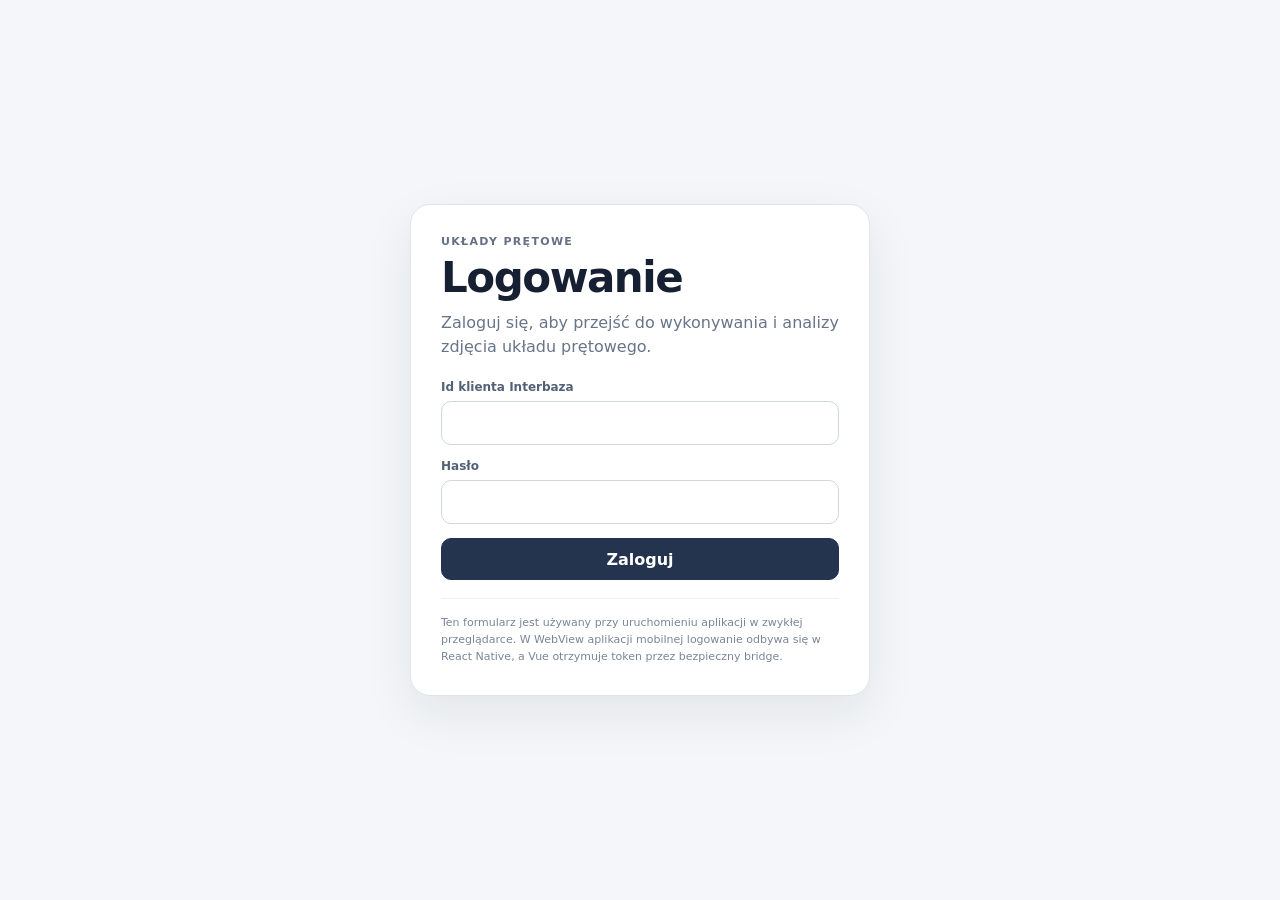
==== commit 16d14687: "Zmiany" ====
--- a/index.html
+++ b/index.html
@@ -2,10 +2,12 @@
 <html lang="pl">
   <head>
     <meta charset="UTF-8" />
-    <meta name="viewport" content="width=device-width, initial-scale=1.0" />
-    <title>Engineering Suite</title>
-    <script type="module" crossorigin src="./assets/index-CIU8Yi9I.js"></script>
-    <link rel="stylesheet" crossorigin href="./assets/index-DHndk_VZ.css">
+    <meta name="viewport" content="width=device-width, initial-scale=1.0, viewport-fit=cover" />
+    <meta name="theme-color" content="#ffffff" />
+    <meta name="color-scheme" content="light" />
+    <title>Układy prętowe</title>
+    <script type="module" crossorigin src="./assets/index-4WZ3LdS_.js"></script>
+    <link rel="stylesheet" crossorigin href="./assets/index-CuhpTHkO.css">
   </head>
   <body>
     <div id="app"></div>
--- a/assets/index-CuhpTHkO.css
+++ b/assets/index-CuhpTHkO.css
@@ -0,0 +1 @@
+:root{font-family:Inter,ui-sans-serif,system-ui,-apple-system,BlinkMacSystemFont,Segoe UI,sans-serif;color:#172033;background:#f4f6f9;font-synthesis:none}*{box-sizing:border-box}body{margin:0;min-width:320px;background:#f4f6f9}button,textarea,input{font:inherit}button{cursor:pointer}.app-shell{min-height:100vh;padding:20px}.topbar{max-width:1800px;margin:0 auto 16px;display:flex;justify-content:space-between;align-items:flex-end;gap:24px}.topbar h1{margin:2px 0 4px;font-size:clamp(26px,3vw,42px);letter-spacing:-.035em}.topbar p,.panel-head p{margin:0;color:#697386}.eyebrow{text-transform:uppercase;letter-spacing:.12em;font-weight:800;font-size:11px;color:#657087}.top-actions{display:flex;gap:8px;flex-wrap:wrap}.button{border:1px solid #d6dce7;background:#fff;color:#22304a;border-radius:10px;min-height:42px;padding:0 14px;font-weight:750;display:inline-flex;align-items:center;justify-content:center}.button.primary{background:#24344f;color:#fff;border-color:#24344f}.button.full{width:100%}.file-button input{display:none}.layout{max-width:1800px;margin:0 auto;display:block}.panel,.canvas-card{background:#fff;border:1px solid #e0e5ed;border-radius:16px;box-shadow:0 8px 30px #1c273a0d}.panel{padding:16px}.right-panel{position:sticky;top:16px;max-height:calc(100vh - 32px);overflow:auto}.panel-head{display:flex;justify-content:space-between;align-items:flex-start;gap:10px;margin-bottom:12px}.panel-head h2{margin:1px 0 2px;font-size:20px}.text-button,.close-button{border:0;background:transparent;color:#455a7a;font-weight:750;padding:6px 8px;border-radius:8px}.close-button{font-size:23px;line-height:1}.schema-note{display:grid;gap:6px;background:#f6f8fb;border:1px solid #e5e9f0;padding:12px;border-radius:12px;margin-bottom:10px}.schema-note strong{font-size:12px}.schema-note code{white-space:normal;font-size:11px;color:#56647b}textarea{width:100%;min-height:470px;resize:vertical;border:1px solid #d7dde7;background:#101825;color:#dce7f7;border-radius:12px;padding:13px;font-family:SFMono-Regular,Consolas,monospace;font-size:12px;line-height:1.55;outline:none}textarea:focus{border-color:#6f86aa;box-shadow:0 0 0 3px #5a73991f}.alert{margin-top:10px;border-radius:10px;padding:10px 11px;font-size:12px}.alert.error{color:#8a2733;background:#fff0f2;border:1px solid #f4ccd2}.alert.ok{color:#226046;background:#eef9f3;border:1px solid #cfeadb}.canvas-card{overflow:hidden;min-width:0}.canvas-toolbar{padding:13px 15px;border-bottom:1px solid #e5e8ef;display:flex;justify-content:space-between;gap:12px;align-items:center}.canvas-toolbar strong{display:block}.canvas-toolbar span{display:block;color:#748097;font-size:12px;margin-top:2px}.zoom-controls{display:flex;border:1px solid #dce1e9;border-radius:9px;overflow:hidden}.zoom-controls button{border:0;border-right:1px solid #e1e5ec;background:#fff;min-width:39px;height:36px;color:#32435f;font-weight:750}.zoom-controls button:last-child{border-right:0}.svg-wrap{width:100%;overflow:auto;background:#fbfcfe}.svg-wrap svg{display:block;width:100%;min-width:650px;height:auto}.grid-lines line{stroke:#dfe5ed;stroke-width:1.3;stroke-dasharray:4 6}.grid-lines text{fill:#a0aabc;font-size:14px;font-weight:700}.bar-hit{stroke:transparent;stroke-width:20}.bar-line{stroke:#1d2838;stroke-width:5;stroke-linecap:round;transition:stroke .14s,stroke-width .14s}.bar-group{cursor:pointer}.bar-group:hover .bar-line,.bar-group.selected .bar-line{stroke:#496f9d;stroke-width:7}.bar-label rect{fill:#fffffff0;stroke:#dde3ec}.bar-label text{fill:#3d4d66;font-size:13px;font-weight:800;pointer-events:none}.node-group{cursor:pointer}.node-hit{fill:transparent}.node-dot{fill:#fff;stroke:#172235;stroke-width:3.2}.node-group:hover .node-dot,.node-group.selected .node-dot{fill:#dce8f5;stroke:#3e699b;stroke-width:4}.node-label rect{fill:#fffffff2;stroke:#dde3ec}.node-label text{fill:#172235;font-size:14px;font-weight:900;pointer-events:none}.support-symbol{fill:#fff;stroke:#26354e;stroke-width:2.8}.support-symbol line{fill:none}.hatch{stroke:#8d98aa;stroke-width:1.5}.property-list{margin:0;display:grid}.property-list>div{display:flex;justify-content:space-between;gap:14px;padding:10px 0;border-bottom:1px solid #edf0f4}.property-list dt{color:#778297;font-size:12px}.property-list dd{margin:0;font-weight:750;text-align:right}.right-panel h3{margin:20px 0 8px;font-size:13px}.chips{display:flex;flex-wrap:wrap;gap:7px}.chips button{border:1px solid #dbe1ea;background:#f7f9fc;border-radius:999px;padding:7px 11px;font-weight:750;color:#354761}.link-card{width:100%;border:1px solid #e0e5ed;background:#fafbfd;border-radius:11px;padding:11px;margin-top:8px;display:flex;justify-content:space-between;gap:10px;text-align:left;color:#24344f}.link-card span{color:#7a8599}.empty-state{text-align:center;padding:44px 10px 32px}.empty-icon{font-size:34px;color:#7b8ca6}.empty-state h2{margin:8px 0 6px}.empty-state p{color:#7a8597;font-size:13px;line-height:1.5}.model-summary{border-top:1px solid #eceff4;padding-top:6px}@media (max-width: 900px){.app-shell{padding:12px}.topbar{align-items:flex-start;flex-direction:column}.svg-wrap svg{min-width:600px}}.canvas-actions{display:flex;align-items:flex-end;gap:10px;flex-wrap:wrap;justify-content:flex-end}.loadcase-control{display:grid;gap:4px;min-width:180px}.loadcase-control span{font-size:10px;text-transform:uppercase;letter-spacing:.08em;font-weight:800;color:#768299;margin:0}.loadcase-control select{min-height:36px;border:1px solid #dce1e9;border-radius:9px;padding:0 30px 0 10px;background:#fff;color:#2d3d58;font:inherit;font-size:12px;font-weight:700}.loadcase-control select:disabled{color:#949eae;background:#f5f7fa}.canvas-warning{padding:9px 14px;border-bottom:1px solid #f0dfb7;background:#fff9e9;color:#765b1c;font-size:11px}.canvas-warning code{font-weight:800}.force-load line{stroke:#c73838;stroke-width:3.3}.force-arrow-head{fill:#c73838}.force-load text{fill:#a52828;font-size:13px;font-weight:900;paint-order:stroke;stroke:#fff;stroke-width:4px;stroke-linejoin:round}.moment-load path{fill:none;stroke:#a84a9a;stroke-width:3}.moment-arrow-head{fill:#a84a9a}.moment-load text{fill:#853778;font-size:12px;font-weight:900;paint-order:stroke;stroke:#fff;stroke-width:4px}.load-list{display:grid;gap:7px}.load-card{padding:10px 11px;border:1px solid #e2e6ed;border-radius:10px;background:#fafbfd;display:grid;gap:3px}.load-card strong{font-size:12px}.load-card span,.muted{color:#7b8698;font-size:11px}.property-list.compact>div{padding:7px 0}.property-list.compact dd{max-width:58%;overflow-wrap:anywhere}@media (max-width: 900px){.canvas-toolbar{align-items:flex-start;flex-direction:column}.canvas-actions{width:100%;justify-content:space-between}.loadcase-control{flex:1}}.node-dot.rigid{fill:#172235;stroke:#172235}.node-dot.hinged{fill:#fff;stroke:#172235}.node-group:hover .node-dot.rigid,.node-group.selected .node-dot.rigid{fill:#496f9d;stroke:#315a88}.node-group:hover .node-dot.hinged,.node-group.selected .node-dot.hinged{fill:#dce8f5;stroke:#3e699b}.distributed-load line{stroke:#c73838;stroke-width:2.7}.distributed-load text{fill:#a52828;font-size:12px;font-weight:900;paint-order:stroke;stroke:#fff;stroke-width:4px;stroke-linejoin:round}.canvas-legend{display:flex;flex-wrap:wrap;gap:14px;align-items:center;padding:10px 15px 12px;border-top:1px solid #edf0f4;color:#6f7b90;font-size:11px}.canvas-legend span{display:inline-flex;align-items:center;gap:7px}.legend-node{width:13px;height:13px;border-radius:50%;border:2px solid #172235;display:inline-block}.legend-node.rigid{background:#172235}.legend-node.hinged{background:#fff}.legend-force{width:24px;height:0;border-top:3px solid #c73838;position:relative;display:inline-block}.legend-force:after{content:"";position:absolute;right:-1px;top:-5px;border-left:7px solid #c73838;border-top:4px solid transparent;border-bottom:4px solid transparent}.distributed-load .distributed-connector{stroke-width:3.1}.source-status{display:inline-flex;margin-top:8px;padding:6px 9px;border-radius:999px;background:#eef9f3;border:1px solid #cfeadb;color:#226046;font-size:11px;font-weight:800}.global-alert{max-width:1800px;margin:0 auto 14px}.back-button{background:#f7f9fc}.source-status{display:inline-flex;margin-top:8px;padding:6px 9px;border-radius:999px;background:#eef3f9;border:1px solid #d8e1ee;color:#405574;font-size:11px;font-weight:800}.svg-wrap{position:relative}.hover-tooltip{position:absolute;z-index:30;min-width:190px;max-width:300px;padding:10px 12px;border:1px solid #cfd7e3;border-radius:10px;background:#fffffff7;box-shadow:0 10px 28px #19253829;pointer-events:none;color:#22304a;font-size:12px}.hover-tooltip>strong{display:block;margin-bottom:6px;font-size:13px}.tooltip-row{display:flex;justify-content:space-between;gap:18px;padding:3px 0}.tooltip-row span{color:#778297}.tooltip-row b{text-align:right;font-weight:750}.load-hover{cursor:help}.load-hover line,.load-hover path{transition:stroke-width .12s}.load-hover:hover line,.load-hover:hover path{stroke-width:4.2}.edit-again{margin-top:14px}.modal-backdrop{position:fixed;top:0;right:0;bottom:0;left:0;z-index:1000;display:grid;place-items:center;padding:20px;background:#151f2f6b;-webkit-backdrop-filter:blur(2px);backdrop-filter:blur(2px)}.property-modal{width:min(460px,100%);background:#fff;border:1px solid #dce2eb;border-radius:16px;box-shadow:0 24px 70px #111c2d47;padding:18px}.modal-head{display:flex;align-items:flex-start;justify-content:space-between;gap:16px;margin-bottom:18px}.modal-head h2{margin:2px 0 0;font-size:22px}.modal-field{display:grid;gap:7px;margin:14px 0}.modal-field>span{font-size:12px;font-weight:800;color:#536176}.modal-field input,.modal-field select{width:100%;min-height:42px;border:1px solid #cfd7e3;border-radius:10px;padding:0 11px;background:#fff;color:#172033;font:inherit;outline:none}.modal-field input:focus,.modal-field select:focus{border-color:#5878a3;box-shadow:0 0 0 3px #5878a31f}.modal-field small{color:#7c8798;line-height:1.4}.field-with-unit{display:grid;grid-template-columns:1fr auto;align-items:center;gap:8px}.field-with-unit>span{min-width:42px;color:#66758d;font-weight:750}.support-checkbox{display:flex;align-items:center;gap:10px;padding:11px 0;font-weight:750}.support-checkbox input{width:18px;height:18px}.modal-actions{display:flex;justify-content:flex-end;gap:8px;margin-top:20px;padding-top:14px;border-top:1px solid #edf0f4}@media (max-width: 600px){.modal-backdrop{padding:10px;align-items:end}.property-modal{border-radius:16px 16px 8px 8px}}.load-hit{stroke:transparent!important;stroke-width:16!important;fill:none!important;pointer-events:stroke}.canvas-navigation{display:flex;align-items:center;gap:12px;flex-wrap:wrap;justify-content:flex-end}.navigation-hint{color:#7a8597!important;font-size:11px!important;white-space:nowrap}.zoom-controls .fit-button{min-width:118px;padding:0 12px}.canvas-wrap{position:relative;width:100%;height:clamp(440px,68vh,780px);min-height:440px;overflow:hidden;background:#fbfcfe;-webkit-user-select:none;user-select:none}.structure-canvas{display:block;width:100%;height:100%;touch-action:none;cursor:grab;outline:none}.legend-help{margin-left:auto;color:#8a94a5}@media (max-width: 900px){.canvas-wrap{height:560px;min-height:420px}.canvas-navigation{width:100%;justify-content:space-between}.navigation-hint{order:2;width:100%}.legend-help{width:100%;margin-left:0}}@media (max-width: 560px){.canvas-wrap{height:480px;min-height:400px}.zoom-controls{width:100%}.zoom-controls button{flex:1}.zoom-controls .fit-button{flex:2}}.zoom-readout{min-width:48px;text-align:right;color:#607089!important;font-size:11px!important;font-weight:800}.canvas-display-options{display:flex;align-items:center;gap:12px;flex-wrap:wrap;margin-left:auto}.canvas-display-options label{display:inline-flex;align-items:center;gap:6px;min-height:34px;color:#536176;font-size:11px;font-weight:750;white-space:nowrap;cursor:pointer}.canvas-display-options input{width:16px;height:16px;margin:0;accent-color:#496f9d}@media (max-width: 1100px){.canvas-toolbar{flex-wrap:wrap}.canvas-display-options{margin-left:0;order:3;width:100%}}@media (max-width: 620px){.canvas-display-options{display:grid;grid-template-columns:1fr;gap:4px}}.canvas-display-options label.disabled{opacity:.45;cursor:default}.auth-shell,.capture-shell{min-height:100vh;padding:24px 18px;display:grid;place-items:start center}.auth-shell{place-items:center}.auth-card,.capture-card{width:min(980px,100%);background:#fff;border:1px solid #dde4ed;border-radius:20px;padding:clamp(18px,3vw,30px);box-shadow:0 18px 50px #18233414}.auth-card{width:min(460px,100%)}.auth-card h1,.capture-card h1{margin:5px 0 9px;font-size:clamp(28px,4vw,42px);letter-spacing:-.035em}.auth-intro,.intro{margin:0 0 20px;color:#687489;line-height:1.55}.auth-form{display:grid;gap:14px}.form-field{display:grid;gap:7px}.form-field>span{color:#536176;font-size:12px;font-weight:800}.form-field input{width:100%;min-height:44px;border:1px solid #cfd7e3;border-radius:10px;padding:0 11px;background:#fff;color:#172033;outline:none}.form-field input:focus{border-color:#5878a3;box-shadow:0 0 0 3px #5878a31f}.auth-note{margin:18px 0 0;padding-top:15px;border-top:1px solid #edf0f4;color:#7a8597;font-size:11px;line-height:1.55}.auth-note code{overflow-wrap:anywhere}.button:disabled{opacity:.55;cursor:progress}.capture-header{display:flex;justify-content:space-between;gap:20px;align-items:flex-start}.session-pill{display:inline-flex;margin:0 0 14px;padding:6px 9px;border-radius:999px;background:#eef3f9;border:1px solid #d8e1ee;color:#405574;font-size:11px;font-weight:800}.camera-stage{position:relative;width:100%;aspect-ratio:4 / 3;max-height:68vh;min-height:300px;overflow:hidden;border-radius:16px;background:#101722;border:1px solid #263346}.camera-stage video,.camera-stage img{display:block;width:100%;height:100%;object-fit:contain;background:#0d131d}.camera-stage [hidden]{display:none!important}.camera-placeholder,.processing-overlay{position:absolute;top:0;right:0;bottom:0;left:0;display:flex;flex-direction:column;align-items:center;justify-content:center;gap:9px;padding:24px;text-align:center;color:#dce6f4;background:#101722}.camera-placeholder span,.processing-overlay span{color:#9facbf;font-size:13px;max-width:500px;line-height:1.45}.camera-icon{font-size:48px;color:#8797ad}.processing-overlay{background:#0c131dd1;-webkit-backdrop-filter:blur(3px);backdrop-filter:blur(3px)}.spinner{width:38px;height:38px;border:4px solid rgba(255,255,255,.2);border-top-color:#fff;border-radius:50%;animation:spin .8s linear infinite}@keyframes spin{to{transform:rotate(360deg)}}.progress-track{width:min(360px,80%);height:7px;border-radius:999px;background:#ffffff26;overflow:hidden;margin-top:4px}.progress-bar{height:100%;background:#fff;border-radius:inherit;transition:width .2s ease}.actions{display:flex;flex-wrap:wrap;gap:9px;margin-top:14px}.actions .primary{min-width:180px}.status{margin-top:14px;border-radius:10px;padding:11px 12px;font-size:13px;border:1px solid #dfe5ed;background:#f7f9fc}.status[data-kind=success]{color:#226046;background:#eef9f3;border-color:#cfeadb}.status[data-kind=error]{color:#8a2733;background:#fff0f2;border-color:#f4ccd2}.status[data-kind=waiting]{color:#6d541a;background:#fff9e9;border-color:#efdfb9}@media (prefers-reduced-motion: reduce){.spinner{animation:none}.progress-bar{transition:none}}@media (max-width: 640px){.auth-shell,.capture-shell{padding:10px}.auth-card,.capture-card{border-radius:14px;padding:14px}.capture-header{flex-direction:column}.camera-stage{min-height:250px;aspect-ratio:3 / 4}.actions{display:grid;grid-template-columns:1fr}.actions .button{width:100%}}.legend-warning{display:inline-grid;place-items:center;width:18px;height:18px;border-radius:50%;background:#f59e0b;color:#fff;font-style:normal;font-size:12px;font-weight:900;line-height:1}.native-auth-card{text-align:left}.native-wait-row{display:flex;align-items:center;gap:12px;margin-top:18px;padding:12px 14px;border:1px solid #dfe5ed;border-radius:10px;background:#f7f9fc;color:#536176;font-size:13px}.native-spinner{display:inline-block;flex:0 0 auto;width:24px;height:24px;border-width:3px;border-color:#3c4d662e;border-top-color:#405574}
